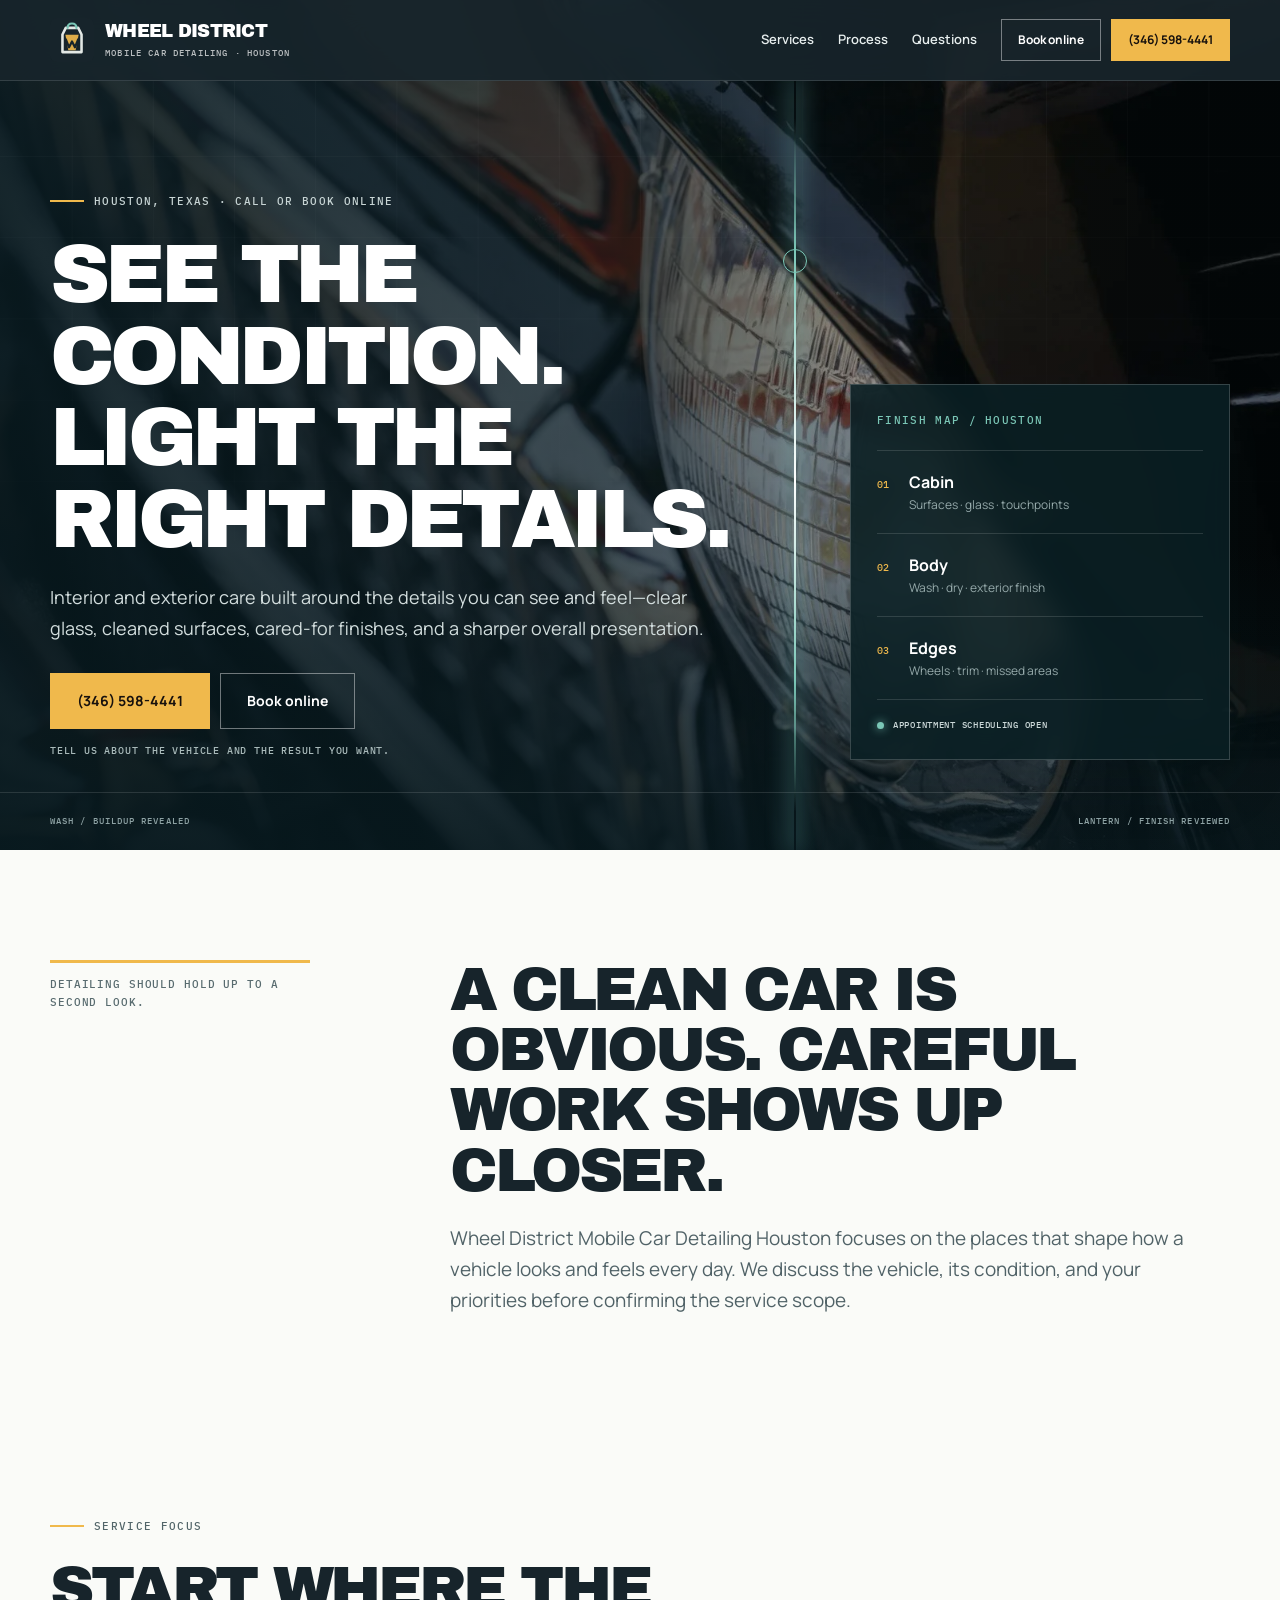
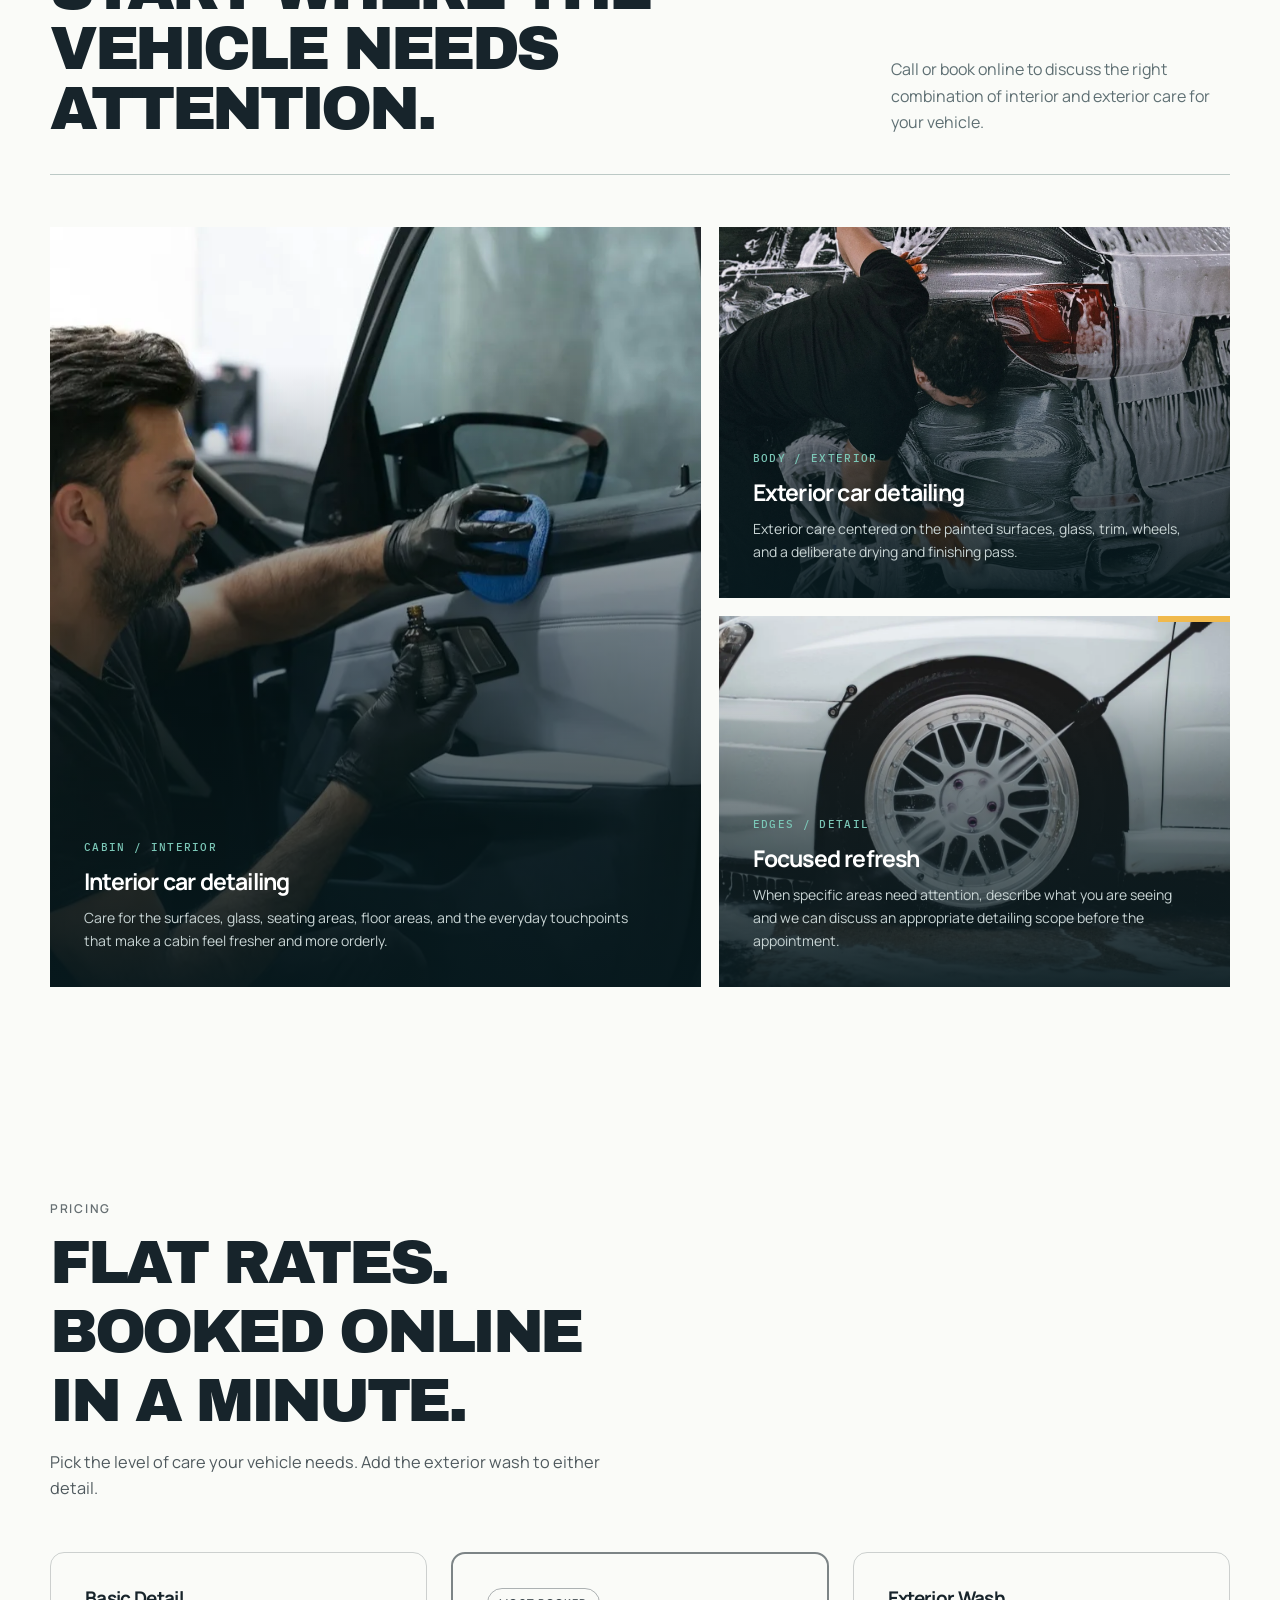
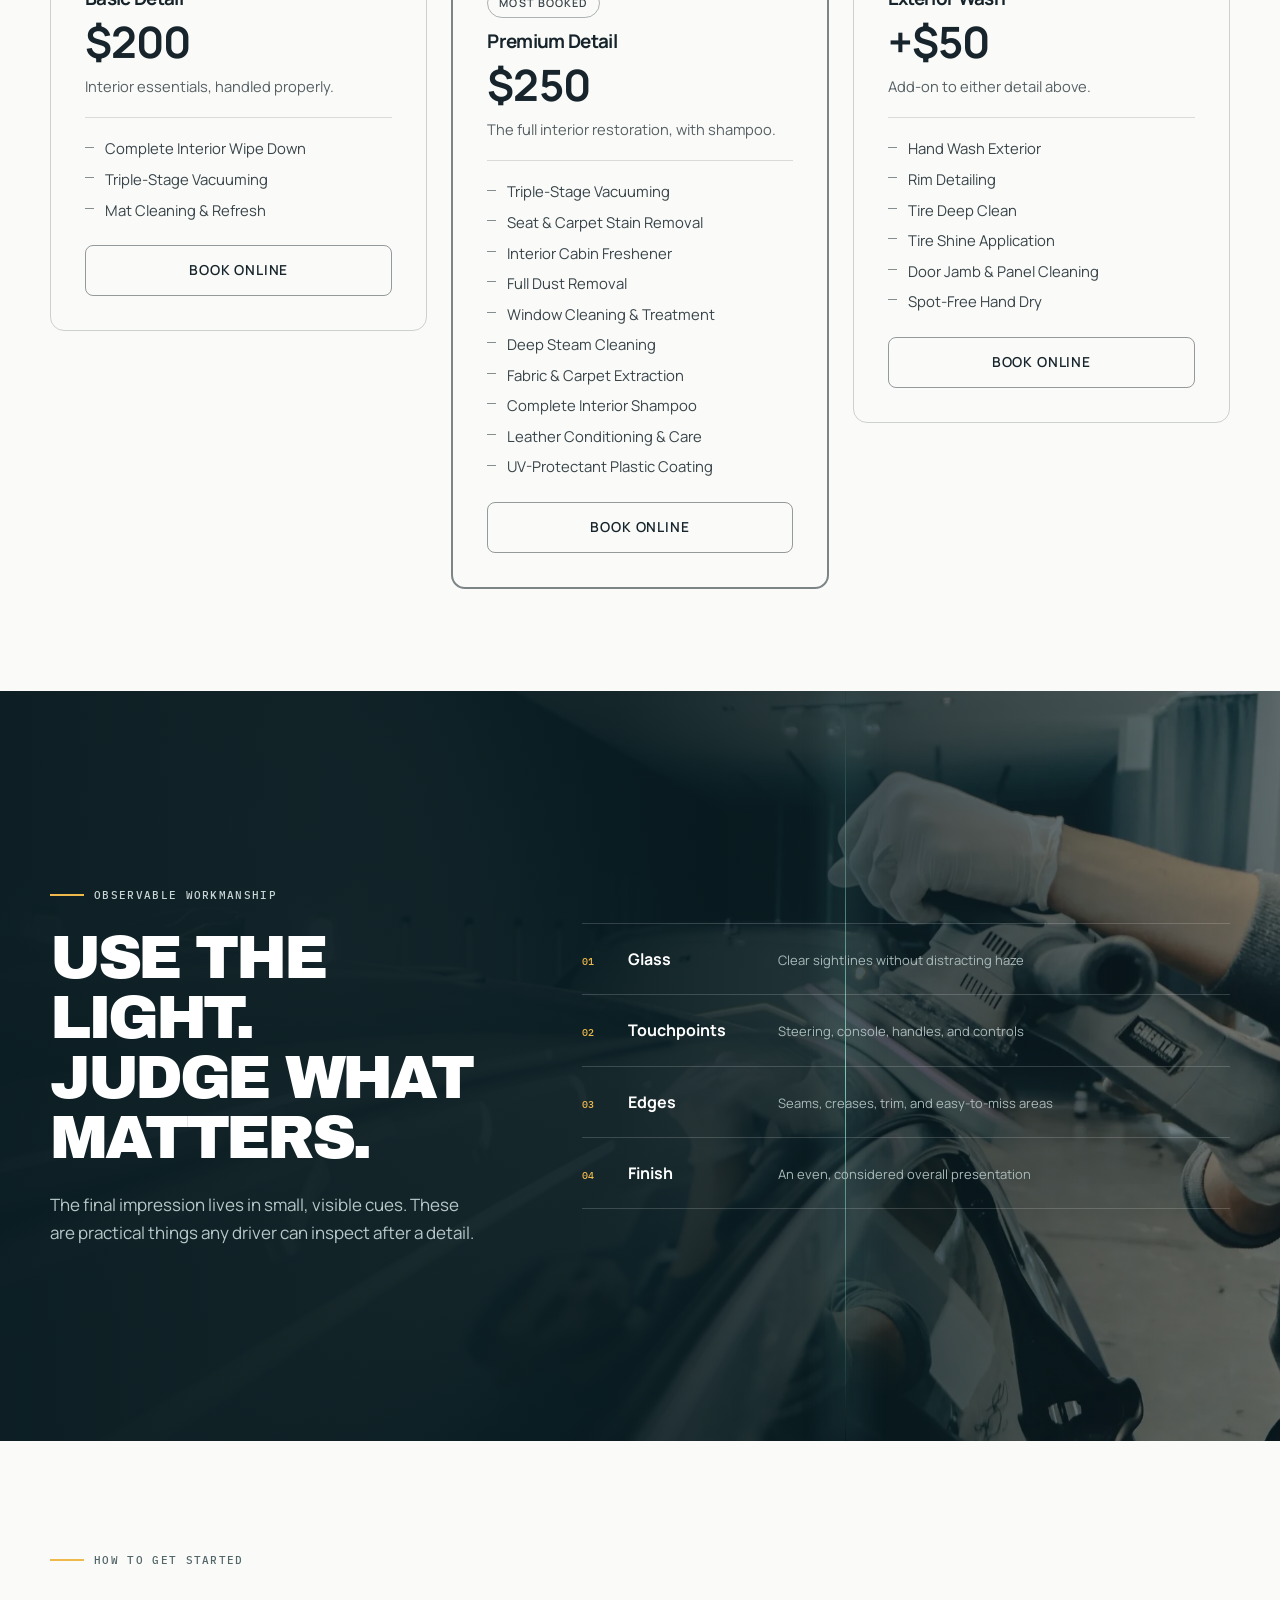
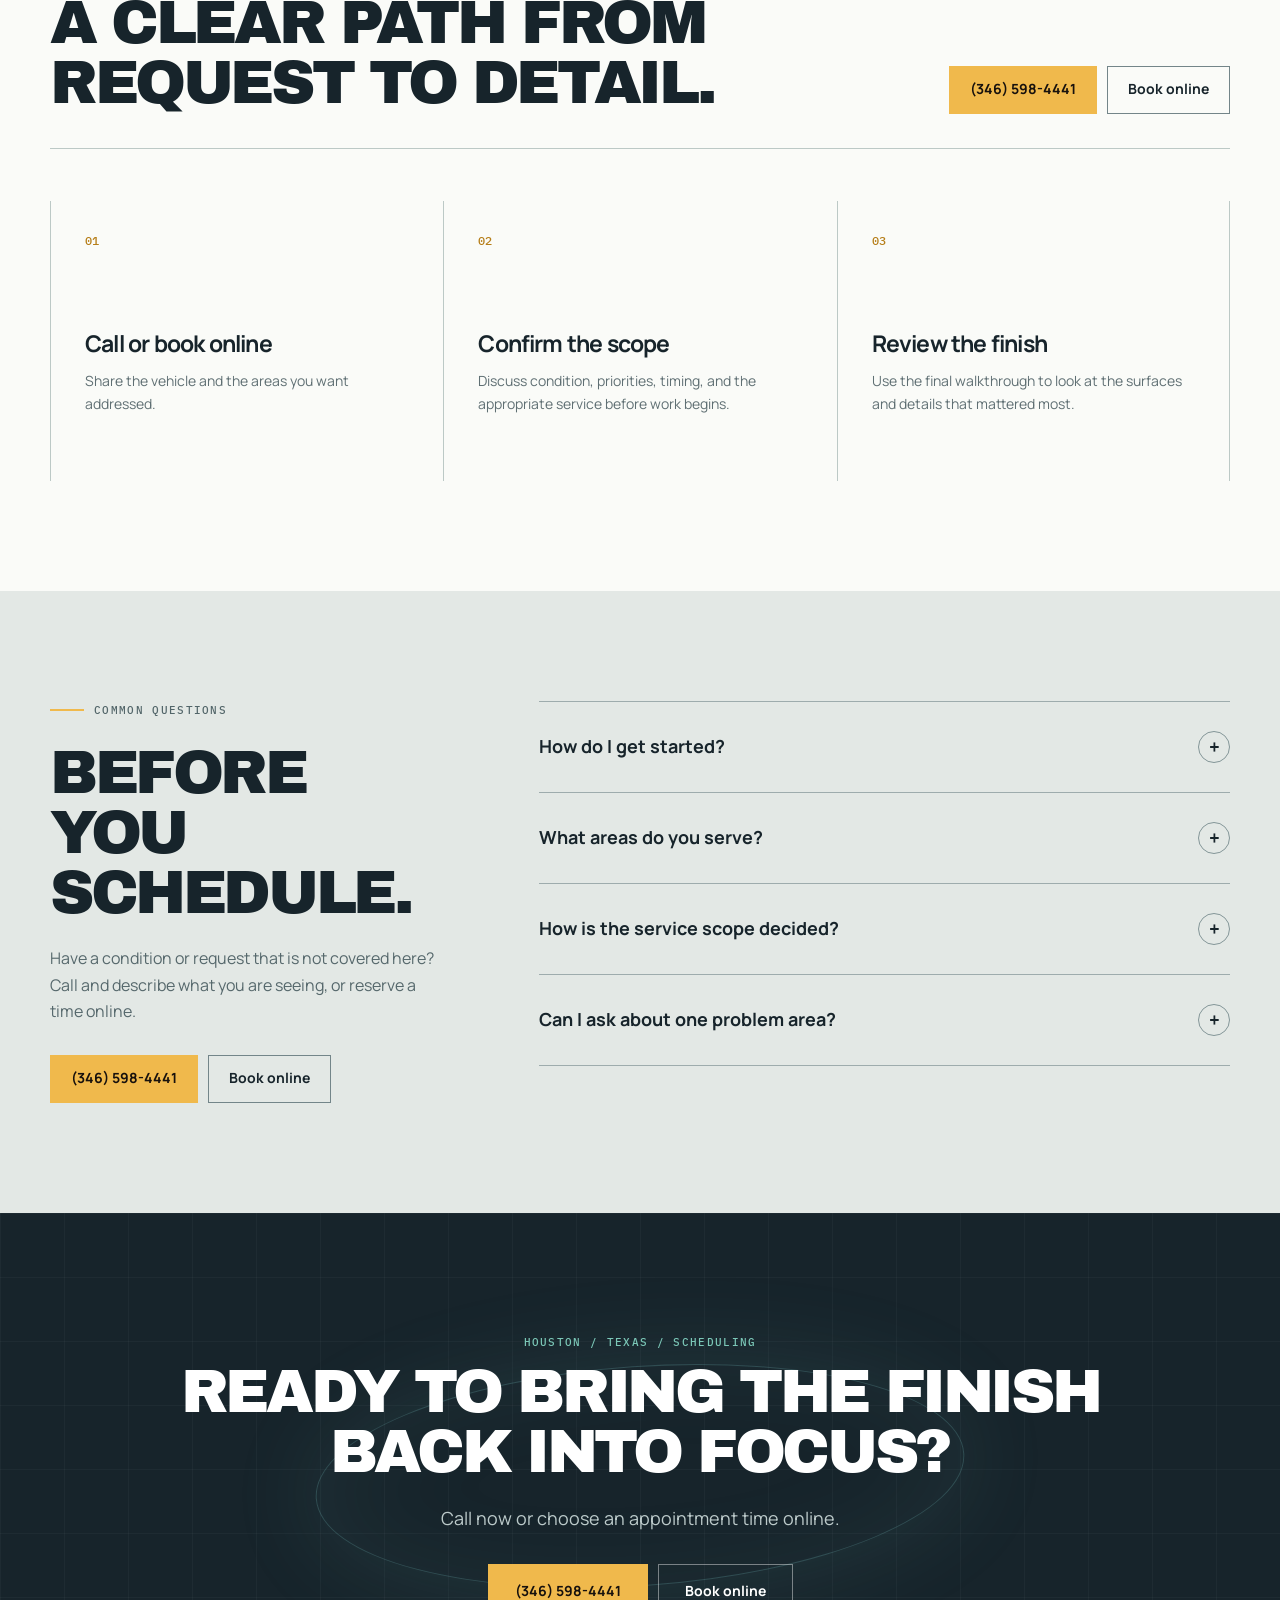
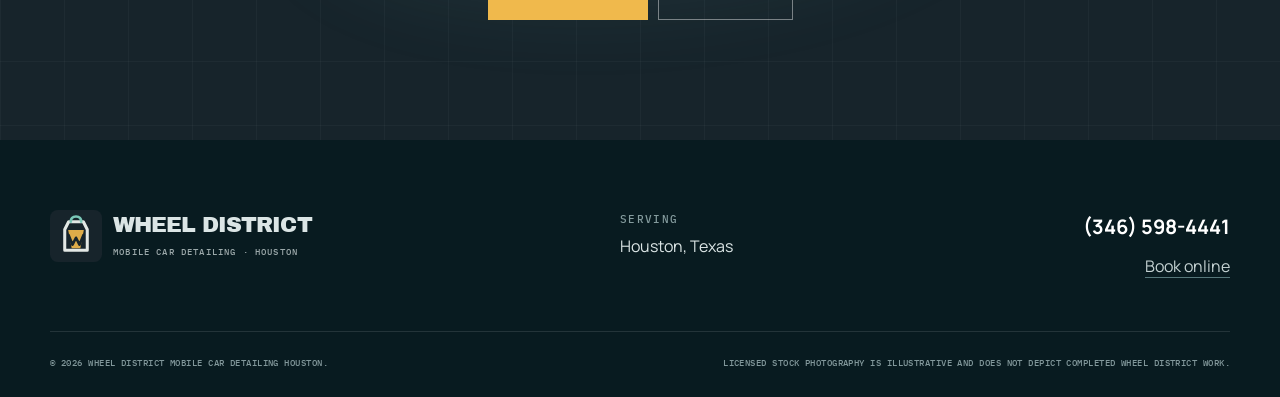
==== index.html @ 71732198 "feat: launch Wheel District website" ====
<!doctype html>
<html lang="en">
  <head>
    <meta charset="utf-8" />
    <meta name="viewport" content="width=device-width, initial-scale=1" />
    <title>Wheel District Mobile Car Detailing Houston | Call or Book Online</title>
    <meta
      name="description"
      content="Wheel District Mobile Car Detailing Houston provides careful interior and exterior car detailing in Houston, Texas. Call (346) 598-4441 or book online."
    />
    <meta name="theme-color" content="#17242b" />
    <link rel="canonical" href="https://wheeldistrict.shop/" />
    <link rel="icon" href="/favicon.svg" type="image/svg+xml" />
    <link rel="manifest" href="/site.webmanifest" />
    <meta property="og:type" content="website" />
    <meta property="og:title" content="Wheel District Mobile Car Detailing Houston" />
    <meta
      property="og:description"
      content="Interior and exterior car detailing in Houston, Texas. Call or book online."
    />
    <meta property="og:url" content="https://wheeldistrict.shop/" />
    <meta
      property="og:image"
      content="https://wheeldistrict.shop/assets/photos/hero-chrome-detail.webp"
    />
    <link rel="stylesheet" href="/styles.css" />
    <script type="application/ld+json">
      {
        "@context": "https://schema.org",
        "@type": "AutomotiveBusiness",
        "name": "Wheel District Mobile Car Detailing Houston",
        "url": "https://wheeldistrict.shop/",
        "telephone": "+1 346-598-4441",
        "address": {
          "@type": "PostalAddress",
          "streetAddress": "1020 Lake Front Cir",
          "addressLocality": "The Woodlands",
          "addressRegion": "TX",
          "postalCode": "77380",
          "addressCountry": "US"
        },
        "image": "https://wheeldistrict.shop/assets/photos/hero-chrome-detail.webp",
        "description": "Careful interior and exterior car detailing in Houston, Texas.",
        "areaServed": {
          "@type": "City",
          "name": "Houston",
          "containedInPlace": {
            "@type": "State",
            "name": "Texas"
          }
        },
        "makesOffer": [
          {
            "@type": "Offer",
            "name": "Basic Detail",
            "price": "200",
            "priceCurrency": "USD",
            "availability": "https://schema.org/InStock",
            "itemOffered": {
              "@type": "Service",
              "name": "Basic Detail",
              "description": "Interior essentials: complete interior wipe down, triple-stage vacuuming, and mat cleaning and refresh."
            }
          },
          {
            "@type": "Offer",
            "name": "Premium Detail",
            "price": "250",
            "priceCurrency": "USD",
            "availability": "https://schema.org/InStock",
            "itemOffered": {
              "@type": "Service",
              "name": "Premium Detail",
              "description": "The full interior restoration, including complete interior shampoo, deep steam cleaning, fabric and carpet extraction, and leather conditioning."
            }
          },
          {
            "@type": "Offer",
            "name": "Exterior Wash",
            "price": "50",
            "priceCurrency": "USD",
            "availability": "https://schema.org/InStock",
            "itemOffered": {
              "@type": "Service",
              "name": "Exterior Wash",
              "description": "Add-on exterior wash: hand wash, rim detailing, tire deep clean and shine, door jamb cleaning, and spot-free hand dry."
            }
          }
        ],
        "priceRange": "$200-$250"
      }
    </script>
  </head>
  <body>
    <a class="skip-link" href="#main">Skip to content</a>

    <header class="site-header" data-header>
      <div class="header-inner">
        <a class="brand" href="#top" aria-label="Wheel District home">
          <img src="/assets/logo.svg" alt="" width="44" height="44" />
          <span class="brand-name">Wheel District</span>
          <span class="brand-place">Mobile Car Detailing · Houston</span>
        </a>

        <button
          class="menu-toggle"
          type="button"
          aria-expanded="false"
          aria-controls="site-nav"
        >
          <span class="menu-toggle-label">Menu</span>
          <span class="menu-toggle-lines" aria-hidden="true"></span>
        </button>

        <nav class="site-nav" id="site-nav" aria-label="Primary navigation">
          <a href="#services">Services</a>
          <a href="#process">Process</a>
          <a href="#questions">Questions</a>
          <div class="nav-actions">
            <a
              class="button button-secondary button-small"
              href="https://cal.com/sumitdatta/auto-detail-service"
              target="_blank"
              rel="noopener"
            >Book online</a>
            <a class="button button-call button-small" href="tel:+13465984441">
              (346) 598-4441
            </a>
          </div>
        </nav>
      </div>
    </header>

    <main id="main">
      <section class="hero" id="top" aria-labelledby="hero-title">
        <div class="hero-image" aria-hidden="true"></div>
        <div class="hero-scan" aria-hidden="true">
          <span class="scan-line"></span>
        </div>
        <div class="hero-grid container">
          <div class="hero-copy">
            <p class="eyebrow"><span></span> Houston, Texas · Call or book online</p>
            <h1 id="hero-title">See the condition. Light the right details.</h1>
            <p class="hero-lede">
              Interior and exterior care built around the details you can see and feel—clear
              glass, cleaned surfaces, cared-for finishes, and a sharper overall presentation.
            </p>
            <div class="cta-row">
              <a class="button button-call button-large" href="tel:+13465984441">
                (346) 598-4441
              </a>
              <a
                class="button button-ghost button-large"
                href="https://cal.com/sumitdatta/auto-detail-service"
                target="_blank"
                rel="noopener"
              >Book online</a>
            </div>
            <p class="cta-note">Tell us about the vehicle and the result you want.</p>
          </div>

          <aside class="finish-card" aria-label="Detail focus">
            <p class="mono-label">Finish map / Houston</p>
            <div class="finish-row">
              <span>01</span>
              <strong>Cabin</strong>
              <em>Surfaces · glass · touchpoints</em>
            </div>
            <div class="finish-row">
              <span>02</span>
              <strong>Body</strong>
              <em>Wash · dry · exterior finish</em>
            </div>
            <div class="finish-row">
              <span>03</span>
              <strong>Edges</strong>
              <em>Wheels · trim · missed areas</em>
            </div>
            <div class="finish-status">
              <span class="status-dot"></span>
              Appointment scheduling open
            </div>
          </aside>
        </div>
        <div class="hero-bottom" aria-hidden="true">
          <span>Wash / buildup revealed</span>
          <span>Lantern / finish reviewed</span>
        </div>
      </section>

      <section class="intro section-light" aria-labelledby="intro-title">
        <div class="container intro-grid">
          <p class="section-index">Detailing should hold up to a second look.</p>
          <div>
            <h2 id="intro-title">A clean car is obvious. Careful work shows up closer.</h2>
            <p class="section-lede">
              Wheel District Mobile Car Detailing Houston focuses on the places that shape how a vehicle
              looks and feels every day. We discuss the vehicle, its condition, and your priorities
              before confirming the service scope.
            </p>
          </div>
        </div>
      </section>

      <section class="services section-light" id="services" aria-labelledby="services-title">
        <div class="container">
          <div class="section-heading">
            <div>
              <p class="eyebrow eyebrow-dark"><span></span> Service focus</p>
              <h2 id="services-title">Start where the vehicle needs attention.</h2>
            </div>
            <p>
              Call or book online to discuss the right combination of interior and exterior care
              for your vehicle.
            </p>
          </div>

          <div class="service-grid">
            <article class="service-card service-card-wide">
              <img
                src="/assets/photos/interior-care.webp"
                alt="Careful cleaning inside a vehicle"
                width="1600"
                height="900"
                loading="lazy"
              />
              <div class="service-copy">
                <p class="mono-label">Cabin / Interior</p>
                <h3>Interior car detailing</h3>
                <p>
                  Care for the surfaces, glass, seating areas, floor areas, and the everyday
                  touchpoints that make a cabin feel fresher and more orderly.
                </p>
              </div>
            </article>

            <article class="service-card">
              <img
                src="/assets/photos/hand-wash.webp"
                alt="A hand washing the exterior of a vehicle"
                width="1800"
                height="2250"
                loading="lazy"
              />
              <div class="service-copy">
                <p class="mono-label">Body / Exterior</p>
                <h3>Exterior car detailing</h3>
                <p>
                  Exterior care centered on the painted surfaces, glass, trim, wheels, and a
                  deliberate drying and finishing pass.
                </p>
              </div>
            </article>

            <article class="service-card service-card-accent">
              <img
                src="/assets/photos/wheel-rinse.webp"
                alt="Water rinsing a vehicle wheel"
                width="1600"
                height="900"
                loading="lazy"
              />
              <div class="service-copy">
                <p class="mono-label">Edges / Detail</p>
                <h3>Focused refresh</h3>
                <p>
                  When specific areas need attention, describe what you are seeing and we can
                  discuss an appropriate detailing scope before the appointment.
                </p>
              </div>
            </article>
          </div>
        </div>
      </section>

    <section class="rates" id="pricing" aria-labelledby="pricing-title">
      <div class="rates-shell">
        <div class="rates-head">
          <p class="rates-eyebrow">Pricing</p>
          <h2 id="pricing-title">Flat rates. Booked online in a minute.</h2>
          <p class="rates-intro">Pick the level of care your vehicle needs. Add the exterior wash to either detail.</p>
        </div>

        <div class="rate-grid">
          <article class="rate-card">
            <h3>Basic Detail</h3>
            <p class="rate-figure">$200</p>
            <p class="rate-note">Interior essentials, handled properly.</p>
            <ul class="rate-list">
              <li>Complete Interior Wipe Down</li>
              <li>Triple-Stage Vacuuming</li>
              <li>Mat Cleaning &amp; Refresh</li>
            </ul>
            <a class="rate-cta" href="https://cal.com/sumitdatta/auto-detail-service" target="_blank" rel="noopener">Book Online</a>
          </article>
          <article class="rate-card rate-card-featured">
            <span class="rate-badge">Most booked</span>
            <h3>Premium Detail</h3>
            <p class="rate-figure">$250</p>
            <p class="rate-note">The full interior restoration, with shampoo.</p>
            <ul class="rate-list">
              <li>Triple-Stage Vacuuming</li>
              <li>Seat &amp; Carpet Stain Removal</li>
              <li>Interior Cabin Freshener</li>
              <li>Full Dust Removal</li>
              <li>Window Cleaning &amp; Treatment</li>
              <li>Deep Steam Cleaning</li>
              <li>Fabric &amp; Carpet Extraction</li>
              <li>Complete Interior Shampoo</li>
              <li>Leather Conditioning &amp; Care</li>
              <li>UV-Protectant Plastic Coating</li>
            </ul>
            <a class="rate-cta" href="https://cal.com/sumitdatta/auto-detail-service" target="_blank" rel="noopener">Book Online</a>
          </article>
          <article class="rate-card">
            <h3>Exterior Wash</h3>
            <p class="rate-figure">+$50</p>
            <p class="rate-note">Add-on to either detail above.</p>
            <ul class="rate-list">
              <li>Hand Wash Exterior</li>
              <li>Rim Detailing</li>
              <li>Tire Deep Clean</li>
              <li>Tire Shine Application</li>
              <li>Door Jamb &amp; Panel Cleaning</li>
              <li>Spot-Free Hand Dry</li>
            </ul>
            <a class="rate-cta" href="https://cal.com/sumitdatta/auto-detail-service" target="_blank" rel="noopener">Book Online</a>
          </article>
        </div>
      </div>
    </section>


      <section class="inspection" aria-labelledby="inspection-title">
        <div class="inspection-photo" aria-hidden="true"></div>
        <div class="container inspection-grid">
          <div class="inspection-copy">
            <p class="eyebrow"><span></span> Observable workmanship</p>
            <h2 id="inspection-title">Use the light. Judge what matters.</h2>
            <p>
              The final impression lives in small, visible cues. These are practical things any
              driver can inspect after a detail.
            </p>
          </div>
          <ul class="inspection-list">
            <li><span>01</span><strong>Glass</strong><em>Clear sightlines without distracting haze</em></li>
            <li><span>02</span><strong>Touchpoints</strong><em>Steering, console, handles, and controls</em></li>
            <li><span>03</span><strong>Edges</strong><em>Seams, creases, trim, and easy-to-miss areas</em></li>
            <li><span>04</span><strong>Finish</strong><em>An even, considered overall presentation</em></li>
          </ul>
        </div>
      </section>

      <section class="process section-light" id="process" aria-labelledby="process-title">
        <div class="container">
          <div class="section-heading process-heading">
            <div>
              <p class="eyebrow eyebrow-dark"><span></span> How to get started</p>
              <h2 id="process-title">A clear path from request to detail.</h2>
            </div>
            <div class="cta-row cta-row-dark">
              <a class="button button-call" href="tel:+13465984441">(346) 598-4441</a>
              <a
                class="button button-outline"
                href="https://cal.com/sumitdatta/auto-detail-service"
                target="_blank"
                rel="noopener"
              >Book online</a>
            </div>
          </div>

          <ol class="process-list">
            <li>
              <span class="process-number">01</span>
              <div>
                <h3>Call or book online</h3>
                <p>Share the vehicle and the areas you want addressed.</p>
              </div>
            </li>
            <li>
              <span class="process-number">02</span>
              <div>
                <h3>Confirm the scope</h3>
                <p>Discuss condition, priorities, timing, and the appropriate service before work begins.</p>
              </div>
            </li>
            <li>
              <span class="process-number">03</span>
              <div>
                <h3>Review the finish</h3>
                <p>Use the final walkthrough to look at the surfaces and details that mattered most.</p>
              </div>
            </li>
          </ol>
        </div>
      </section>

      <section class="questions section-steel" id="questions" aria-labelledby="questions-title">
        <div class="container questions-grid">
          <div class="questions-intro">
            <p class="eyebrow eyebrow-dark"><span></span> Common questions</p>
            <h2 id="questions-title">Before you schedule.</h2>
            <p>
              Have a condition or request that is not covered here? Call and describe what you are
              seeing, or reserve a time online.
            </p>
            <div class="cta-row cta-row-dark">
              <a class="button button-call" href="tel:+13465984441">(346) 598-4441</a>
              <a
                class="button button-outline"
                href="https://cal.com/sumitdatta/auto-detail-service"
                target="_blank"
                rel="noopener"
              >Book online</a>
            </div>
          </div>

          <div class="faq-list">
            <details>
              <summary>How do I get started?<span aria-hidden="true">+</span></summary>
              <p>
                Call (346) 598-4441 or book online. Share your vehicle, its condition, and what you
                want the detail to improve.
              </p>
            </details>
            <details>
              <summary>What areas do you serve?<span aria-hidden="true">+</span></summary>
              <p>
                We schedule car detailing for drivers in Houston, Texas. Call or book online to
                confirm availability for your location.
              </p>
            </details>
            <details>
              <summary>How is the service scope decided?<span aria-hidden="true">+</span></summary>
              <p>
                Vehicle size, current condition, and your priorities all matter. We discuss those
                details before confirming what the appointment should include.
              </p>
            </details>
            <details>
              <summary>Can I ask about one problem area?<span aria-hidden="true">+</span></summary>
              <p>
                Yes. Describe the area when you call or add the context while booking online so it
                can be discussed before the appointment.
              </p>
            </details>
          </div>
        </div>
      </section>

      <section class="final-cta" id="contact" aria-labelledby="final-title">
        <div class="final-cta-glow" aria-hidden="true"></div>
        <div class="container final-cta-inner">
          <p class="mono-label">Houston / Texas / Scheduling</p>
          <h2 id="final-title">Ready to bring the finish back into focus?</h2>
          <p>Call now or choose an appointment time online.</p>
          <div class="cta-row cta-row-center">
            <a class="button button-call button-large" href="tel:+13465984441">
              (346) 598-4441
            </a>
            <a
              class="button button-ghost button-large"
              href="https://cal.com/sumitdatta/auto-detail-service"
              target="_blank"
              rel="noopener"
            >Book online</a>
          </div>
        </div>
      </section>
    </main>

    <footer class="site-footer">
      <div class="container footer-grid">
        <a class="brand footer-brand" href="#top" aria-label="Wheel District home">
          <img src="/assets/logo.svg" alt="" width="52" height="52" />
          <span class="brand-name">Wheel District</span>
          <span class="brand-place">Mobile Car Detailing · Houston</span>
        </a>
        <div class="footer-location">
          <p class="mono-label">Serving</p>
          <p>Houston, Texas</p>
        </div>
        <div class="footer-actions">
          <a class="footer-call" href="tel:+13465984441">(346) 598-4441</a>
          <a
            href="https://cal.com/sumitdatta/auto-detail-service"
            target="_blank"
            rel="noopener"
          >Book online</a>
        </div>
      </div>
      <div class="container footer-bottom">
        <p>© <span data-year>2026</span> Wheel District Mobile Car Detailing Houston.</p>
        <p>Licensed stock photography is illustrative and does not depict completed Wheel District work.</p>
      </div>
    </footer>

    <div class="mobile-sticky" aria-label="Contact options">
      <a class="mobile-call" href="tel:+13465984441">(346) 598-4441</a>
      <a
        class="mobile-book"
        href="https://cal.com/sumitdatta/auto-detail-service"
        target="_blank"
        rel="noopener"
      >Book online</a>
    </div>

    <script src="/script.js" defer></script>
  </body>
</html>
---- styles.css ----
@font-face {
  font-family: "Archivo Black";
  src: url("/assets/fonts/archivo-black.ttf") format("truetype");
  font-style: normal;
  font-weight: 400;
  font-display: swap;
}

/* Wheel District identity layer */
:root {
  --ink: #17242b;
  --deep: #17242b;
  --deep-soft: #203943;
  --steel: #e3e8e5;
  --aluminum: #fafbf8;
  --muted: #607078;
  --line: #bcc9c6;
  --signal: #f0b94c;
  --signal-deep: #b67e19;
  --aqua: #7bc7b7;
}

a[aria-disabled="true"] {
  pointer-events: none;
  cursor: not-allowed;
  opacity: 0.68;
}

@font-face {
  font-family: "Manrope";
  src: url("/assets/fonts/manrope-400.ttf") format("truetype");
  font-style: normal;
  font-weight: 400;
  font-display: swap;
}

@font-face {
  font-family: "Manrope";
  src: url("/assets/fonts/manrope-600.ttf") format("truetype");
  font-style: normal;
  font-weight: 600;
  font-display: swap;
}

@font-face {
  font-family: "Manrope";
  src: url("/assets/fonts/manrope-700.ttf") format("truetype");
  font-style: normal;
  font-weight: 700;
  font-display: swap;
}

@font-face {
  font-family: "IBM Plex Mono";
  src: url("/assets/fonts/ibm-plex-mono-500.ttf") format("truetype");
  font-style: normal;
  font-weight: 500;
  font-display: swap;
}

:root {
  --ink: #17242b;
  --deep: #17242b;
  --deep-soft: #203943;
  --steel: #e3e8e5;
  --aluminum: #fafbf8;
  --white: #ffffff;
  --muted: #607078;
  --line: #bcc9c6;
  --signal: #f0b94c;
  --signal-deep: #b67e19;
  --aqua: #7bc7b7;
  --display: "Archivo Black", "Arial Black", sans-serif;
  --body: "Manrope", Arial, sans-serif;
  --mono: "IBM Plex Mono", monospace;
  --container: min(1180px, calc(100% - 48px));
  --shadow: 0 18px 60px rgb(9 28 32 / 16%);
}

* {
  box-sizing: border-box;
}

html {
  scroll-behavior: smooth;
  scroll-padding-top: 92px;
}

body {
  margin: 0;
  color: var(--ink);
  background: var(--aluminum);
  font-family: var(--body);
  font-size: 16px;
  line-height: 1.65;
  -webkit-font-smoothing: antialiased;
}

body.menu-open {
  overflow: hidden;
}

img {
  display: block;
  max-width: 100%;
}

a {
  color: inherit;
}

button,
a {
  -webkit-tap-highlight-color: transparent;
}

:focus-visible {
  outline: 3px solid var(--aqua);
  outline-offset: 4px;
}

.skip-link {
  position: fixed;
  z-index: 1000;
  top: 10px;
  left: 10px;
  padding: 10px 14px;
  color: var(--deep);
  background: var(--white);
  transform: translateY(-150%);
  transition: transform 160ms ease;
}

.skip-link:focus {
  transform: translateY(0);
}

.container {
  width: var(--container);
  margin-inline: auto;
}

.site-header {
  position: fixed;
  z-index: 100;
  top: 0;
  right: 0;
  left: 0;
  color: var(--white);
  background: rgb(23 36 43 / 92%);
  border-bottom: 1px solid rgb(255 255 255 / 13%);
  backdrop-filter: blur(16px) saturate(130%);
}

.header-inner {
  display: flex;
  width: var(--container);
  min-height: 80px;
  margin-inline: auto;
  align-items: center;
  justify-content: space-between;
  gap: 24px;
}

.brand {
  display: grid;
  min-width: 245px;
  color: inherit;
  text-decoration: none;
  grid-template-columns: 44px 1fr;
  grid-template-rows: auto auto;
  column-gap: 11px;
  align-items: center;
}

.brand img {
  grid-row: 1 / 3;
}

.brand-name {
  font-family: var(--display);
  font-size: 18px;
  line-height: 1;
  letter-spacing: -0.04em;
  text-transform: uppercase;
}

.brand-place {
  font-family: var(--mono);
  font-size: 9px;
  line-height: 1.3;
  letter-spacing: 0.13em;
  opacity: 0.7;
  text-transform: uppercase;
}

.site-nav {
  display: flex;
  align-items: center;
  gap: 24px;
}

.site-nav > a {
  color: #e7eeee;
  font-size: 13px;
  font-weight: 600;
  text-decoration: none;
}

.site-nav > a:hover {
  color: var(--aqua);
}

.nav-actions,
.cta-row {
  display: flex;
  align-items: center;
  gap: 10px;
}

.button {
  display: inline-flex;
  min-height: 48px;
  padding: 0 20px;
  border: 1px solid transparent;
  align-items: center;
  justify-content: center;
  font-family: var(--body);
  font-size: 14px;
  font-weight: 700;
  line-height: 1.2;
  text-align: center;
  text-decoration: none;
  transition: transform 160ms ease, color 160ms ease, background-color 160ms ease,
    border-color 160ms ease;
}

.button:hover {
  transform: translateY(-2px);
}

.button-small {
  min-height: 42px;
  padding-inline: 16px;
  font-size: 12px;
}

.button-large {
  min-height: 56px;
  padding-inline: 26px;
}

.button-call {
  color: #17110d;
  background: var(--signal);
  border-color: var(--signal);
}

.button-call:hover {
  color: #100c09;
  background: #ff7a41;
  border-color: #ff7a41;
}

.button-secondary,
.button-ghost {
  color: var(--white);
  background: transparent;
  border-color: rgb(255 255 255 / 42%);
}

.button-secondary:hover,
.button-ghost:hover {
  color: var(--deep);
  background: var(--white);
  border-color: var(--white);
}

.button-outline {
  color: var(--deep);
  background: transparent;
  border-color: #738589;
}

.button-outline:hover {
  color: var(--white);
  background: var(--deep);
  border-color: var(--deep);
}

.menu-toggle {
  display: none;
}

.hero {
  position: relative;
  min-height: 810px;
  padding-top: 80px;
  overflow: hidden;
  color: var(--white);
  background: var(--deep);
}

.hero-image {
  position: absolute;
  inset: 0;
  background-image: linear-gradient(90deg, rgb(7 24 29 / 92%) 0%, rgb(7 24 29 / 71%) 48%, rgb(7 24 29 / 22%) 78%),
    linear-gradient(0deg, rgb(7 24 29 / 78%) 0%, transparent 36%),
    url("/assets/photos/hero-chrome-detail.webp");
  background-position: center;
  background-size: cover;
  transform: scale(1.015);
}

.hero-image::after {
  position: absolute;
  inset: 0;
  background-image: linear-gradient(rgb(255 255 255 / 3%) 1px, transparent 1px),
    linear-gradient(90deg, rgb(255 255 255 / 3%) 1px, transparent 1px);
  background-size: 80px 80px;
  content: "";
  mask-image: linear-gradient(to bottom, black, transparent 78%);
}

.hero-scan {
  position: absolute;
  inset: 80px 0 0;
  overflow: hidden;
  pointer-events: none;
}

.scan-line {
  position: absolute;
  top: 0;
  bottom: 0;
  left: 62%;
  width: 2px;
  background: linear-gradient(transparent 5%, var(--aqua) 22%, #fff 52%, var(--aqua) 78%, transparent 95%);
  box-shadow: 0 0 22px 5px rgb(124 200 198 / 35%);
  animation: scan 8s cubic-bezier(0.65, 0, 0.35, 1) infinite alternate;
}

.scan-line::before {
  position: absolute;
  top: 22%;
  left: -11px;
  width: 22px;
  height: 22px;
  border: 1px solid var(--aqua);
  border-radius: 50%;
  content: "";
}

@keyframes scan {
  0% {
    transform: translateX(-90px);
    opacity: 0.45;
  }
  100% {
    transform: translateX(110px);
    opacity: 1;
  }
}

.hero-grid {
  position: relative;
  z-index: 2;
  display: grid;
  min-height: 650px;
  padding-block: 112px 90px;
  grid-template-columns: minmax(0, 1fr) 380px;
  align-items: end;
  gap: 80px;
}

.eyebrow,
.mono-label {
  font-family: var(--mono);
  font-size: 11px;
  font-style: normal;
  font-weight: 500;
  letter-spacing: 0.12em;
  text-transform: uppercase;
}

.eyebrow {
  display: flex;
  margin: 0 0 24px;
  color: #c8d5d5;
  align-items: center;
  gap: 10px;
}

.eyebrow span {
  width: 34px;
  height: 2px;
  background: var(--signal);
}

.eyebrow-dark {
  color: #526569;
}

h1,
h2,
h3,
p {
  margin-top: 0;
}

h1,
h2 {
  margin-bottom: 22px;
  font-family: var(--display);
  font-weight: 400;
  line-height: 0.98;
  letter-spacing: -0.055em;
  text-transform: uppercase;
}

h1 {
  max-width: 760px;
  font-size: clamp(54px, 6.5vw, 92px);
}

h2 {
  font-size: clamp(42px, 4.8vw, 68px);
}

h3 {
  margin-bottom: 12px;
  font-size: 23px;
  line-height: 1.15;
  letter-spacing: -0.035em;
}

.hero-lede {
  max-width: 660px;
  margin-bottom: 30px;
  color: #d2dddd;
  font-size: 18px;
  line-height: 1.7;
}

.cta-note {
  margin: 14px 0 0;
  color: #a9baba;
  font-family: var(--mono);
  font-size: 10px;
  letter-spacing: 0.08em;
  text-transform: uppercase;
}

.finish-card {
  padding: 26px;
  background: rgb(10 31 36 / 88%);
  border: 1px solid rgb(255 255 255 / 18%);
  box-shadow: var(--shadow);
  backdrop-filter: blur(13px);
}

.finish-card .mono-label {
  margin-bottom: 20px;
  color: var(--aqua);
}

.finish-row {
  display: grid;
  padding: 18px 0;
  border-top: 1px solid rgb(255 255 255 / 13%);
  grid-template-columns: 32px 1fr;
  align-items: baseline;
}

.finish-row span {
  color: var(--signal);
  font-family: var(--mono);
  font-size: 10px;
}

.finish-row strong {
  font-size: 16px;
}

.finish-row em {
  grid-column: 2;
  color: #95a9aa;
  font-size: 12px;
  font-style: normal;
}

.finish-status {
  display: flex;
  padding-top: 18px;
  border-top: 1px solid rgb(255 255 255 / 13%);
  color: #cbd8d8;
  align-items: center;
  gap: 9px;
  font-family: var(--mono);
  font-size: 9px;
  letter-spacing: 0.08em;
  text-transform: uppercase;
}

.status-dot {
  width: 7px;
  height: 7px;
  border-radius: 50%;
  background: var(--aqua);
  box-shadow: 0 0 10px var(--aqua);
}

.hero-bottom {
  position: absolute;
  z-index: 2;
  right: 0;
  bottom: 0;
  left: 0;
  display: flex;
  min-height: 58px;
  padding-inline: max(24px, calc((100% - 1180px) / 2));
  border-top: 1px solid rgb(255 255 255 / 12%);
  align-items: center;
  justify-content: space-between;
  color: #8ea2a4;
  font-family: var(--mono);
  font-size: 9px;
  letter-spacing: 0.12em;
  text-transform: uppercase;
}

.section-light {
  background: var(--aluminum);
}

.intro {
  padding: 110px 0 90px;
}

.intro-grid {
  display: grid;
  grid-template-columns: 260px minmax(0, 780px);
  justify-content: space-between;
  gap: 70px;
}

.section-index {
  padding-top: 12px;
  border-top: 3px solid var(--signal);
  color: #586b6f;
  font-family: var(--mono);
  font-size: 11px;
  letter-spacing: 0.08em;
  text-transform: uppercase;
}

.section-lede {
  max-width: 740px;
  margin-bottom: 0;
  color: #506267;
  font-size: 19px;
}

.services,
.process,
.questions {
  padding: 110px 0;
}

.section-heading {
  display: grid;
  margin-bottom: 52px;
  padding-bottom: 34px;
  border-bottom: 1px solid var(--line);
  grid-template-columns: minmax(0, 1.5fr) minmax(260px, 0.65fr);
  align-items: end;
  gap: 60px;
}

.section-heading h2 {
  max-width: 800px;
  margin-bottom: 0;
}

.section-heading > p {
  margin-bottom: 4px;
  color: #5e6f73;
}

.service-grid {
  display: grid;
  grid-template-columns: 1.12fr 0.88fr;
  gap: 18px;
}

.service-card {
  position: relative;
  min-height: 540px;
  overflow: hidden;
  color: var(--white);
  background: var(--deep);
}

.service-card-wide {
  grid-row: span 2;
  min-height: 760px;
}

.service-card img {
  position: absolute;
  width: 100%;
  height: 100%;
  object-fit: cover;
  transition: transform 700ms cubic-bezier(0.2, 0.75, 0.25, 1);
}

.service-card-wide img {
  object-position: 56% center;
}

.service-card:not(.service-card-wide) {
  min-height: 371px;
}

.service-card:not(.service-card-wide) img {
  object-position: center 44%;
}

.service-card::after {
  position: absolute;
  inset: 0;
  background: linear-gradient(0deg, rgb(7 25 30 / 94%) 0%, rgb(7 25 30 / 42%) 57%, transparent 82%);
  content: "";
}

.service-card:hover img {
  transform: scale(1.035);
}

.service-card-accent::before {
  position: absolute;
  z-index: 2;
  top: 0;
  right: 0;
  width: 72px;
  height: 6px;
  background: var(--signal);
  content: "";
}

.service-copy {
  position: absolute;
  z-index: 3;
  right: 0;
  bottom: 0;
  left: 0;
  padding: 34px;
}

.service-copy .mono-label {
  margin-bottom: 12px;
  color: var(--aqua);
}

.service-copy p:last-child {
  max-width: 560px;
  margin-bottom: 0;
  color: #c8d4d4;
  font-size: 14px;
}

.inspection {
  position: relative;
  min-height: 750px;
  overflow: hidden;
  color: var(--white);
  background: var(--deep);
}

.inspection-photo {
  position: absolute;
  inset: 0;
  background-image: linear-gradient(90deg, rgb(8 27 32 / 97%) 0%, rgb(8 27 32 / 91%) 48%, rgb(8 27 32 / 44%) 100%),
    url("/assets/photos/panel-reflection.webp");
  background-position: center;
  background-size: cover;
}

.inspection-photo::after {
  position: absolute;
  top: 0;
  bottom: 0;
  left: 66%;
  width: 1px;
  background: linear-gradient(transparent, var(--aqua), transparent);
  box-shadow: 0 0 35px 8px rgb(124 200 198 / 20%);
  content: "";
}

.inspection-grid {
  position: relative;
  display: grid;
  min-height: 750px;
  padding-block: 110px;
  grid-template-columns: 0.8fr 1.2fr;
  align-items: center;
  gap: 100px;
}

.inspection-copy h2 {
  max-width: 540px;
}

.inspection-copy > p:last-child {
  max-width: 520px;
  margin-bottom: 0;
  color: #b8c7c8;
  font-size: 17px;
}

.inspection-list {
  margin: 0;
  padding: 0;
  list-style: none;
}

.inspection-list li {
  display: grid;
  padding: 22px 0;
  border-top: 1px solid rgb(255 255 255 / 17%);
  grid-template-columns: 46px 150px 1fr;
  align-items: baseline;
}

.inspection-list li:last-child {
  border-bottom: 1px solid rgb(255 255 255 / 17%);
}

.inspection-list span {
  color: var(--signal);
  font-family: var(--mono);
  font-size: 10px;
}

.inspection-list strong {
  font-size: 16px;
}

.inspection-list em {
  color: #a9baba;
  font-size: 13px;
  font-style: normal;
}

.process-heading {
  grid-template-columns: minmax(0, 1fr) auto;
}

.cta-row-dark {
  justify-content: flex-end;
}

.process-list {
  display: grid;
  margin: 0;
  padding: 0;
  list-style: none;
  grid-template-columns: repeat(3, 1fr);
}

.process-list li {
  min-height: 280px;
  padding: 30px 34px 32px;
  border-left: 1px solid var(--line);
}

.process-list li:last-child {
  border-right: 1px solid var(--line);
}

.process-number {
  display: block;
  margin-bottom: 80px;
  color: var(--signal-deep);
  font-family: var(--mono);
  font-size: 12px;
}

.process-list p {
  margin-bottom: 0;
  color: #5f6f73;
  font-size: 14px;
}

.section-steel {
  background: var(--steel);
}

.questions-grid {
  display: grid;
  grid-template-columns: 0.72fr 1.28fr;
  gap: 100px;
}

.questions-intro {
  position: sticky;
  top: 130px;
  align-self: start;
}

.questions-intro > p:not(.eyebrow) {
  max-width: 440px;
  color: #56686c;
}

.questions-intro .cta-row {
  margin-top: 30px;
  justify-content: flex-start;
}

.faq-list details {
  border-top: 1px solid #9eacad;
}

.faq-list details:last-child {
  border-bottom: 1px solid #9eacad;
}

.faq-list summary {
  display: flex;
  min-height: 90px;
  padding: 22px 0;
  align-items: center;
  justify-content: space-between;
  gap: 24px;
  cursor: pointer;
  font-size: 18px;
  font-weight: 700;
  list-style: none;
}

.faq-list summary::-webkit-details-marker {
  display: none;
}

.faq-list summary span {
  display: grid;
  width: 32px;
  height: 32px;
  flex: 0 0 32px;
  border: 1px solid #849698;
  border-radius: 50%;
  place-items: center;
  font-family: var(--mono);
  font-weight: 400;
  transition: transform 180ms ease, color 180ms ease, background 180ms ease;
}

.faq-list details[open] summary span {
  color: var(--white);
  background: var(--deep);
  transform: rotate(45deg);
}

.faq-list details p {
  max-width: 680px;
  padding: 0 56px 26px 0;
  color: #526569;
}

.final-cta {
  position: relative;
  padding: 120px 0;
  overflow: hidden;
  color: var(--white);
  background: var(--deep);
  text-align: center;
}

.final-cta::before {
  position: absolute;
  inset: 0;
  background-image: linear-gradient(rgb(255 255 255 / 3%) 1px, transparent 1px),
    linear-gradient(90deg, rgb(255 255 255 / 3%) 1px, transparent 1px);
  background-size: 64px 64px;
  content: "";
}

.final-cta-glow {
  position: absolute;
  top: 50%;
  left: 50%;
  width: 650px;
  height: 220px;
  border: 1px solid rgb(124 200 198 / 25%);
  border-radius: 50%;
  box-shadow: 0 0 100px rgb(124 200 198 / 12%), inset 0 0 100px rgb(124 200 198 / 7%);
  transform: translate(-50%, -50%) rotate(-4deg);
}

.final-cta-inner {
  position: relative;
}

.final-cta .mono-label {
  color: var(--aqua);
}

.final-cta h2 {
  max-width: 920px;
  margin-inline: auto;
}

.final-cta-inner > p:not(.mono-label) {
  color: #bccaca;
  font-size: 18px;
}

.cta-row-center {
  margin-top: 30px;
  justify-content: center;
}

.site-footer {
  padding: 70px 0 26px;
  color: #dbe5e5;
  background: #081b20;
}

.footer-grid {
  display: grid;
  padding-bottom: 52px;
  grid-template-columns: 1.3fr 0.7fr 0.7fr;
  align-items: start;
  gap: 50px;
}

.footer-brand {
  width: max-content;
  grid-template-columns: 52px 1fr;
}

.footer-brand .brand-name {
  font-size: 22px;
}

.footer-location .mono-label {
  margin-bottom: 5px;
  color: #849b9d;
}

.footer-location p:last-child {
  margin-bottom: 0;
}

.footer-actions {
  display: flex;
  align-items: flex-end;
  flex-direction: column;
  gap: 10px;
}

.footer-actions a {
  color: #c4d2d2;
  text-decoration-color: #56777a;
  text-underline-offset: 5px;
}

.footer-actions .footer-call {
  color: var(--white);
  font-size: 20px;
  font-weight: 700;
  text-decoration: none;
}

.footer-bottom {
  display: flex;
  padding-top: 24px;
  border-top: 1px solid rgb(255 255 255 / 11%);
  justify-content: space-between;
  gap: 30px;
  color: #82989b;
  font-family: var(--mono);
  font-size: 9px;
  letter-spacing: 0.05em;
  text-transform: uppercase;
}

.footer-bottom p {
  margin-bottom: 0;
}

.mobile-sticky {
  display: none;
}

@media (max-width: 1120px) {
  .site-nav {
    gap: 16px;
  }

  .site-nav > a {
    display: none;
  }

  .hero-grid {
    grid-template-columns: minmax(0, 1fr) 330px;
    gap: 36px;
  }

  .inspection-grid {
    gap: 55px;
  }

  .questions-grid {
    gap: 60px;
  }
}

@media (max-width: 820px) {
  :root {
    --container: min(100% - 34px, 680px);
  }

  html {
    scroll-padding-top: 70px;
  }

  .header-inner {
    min-height: 70px;
  }

  .menu-toggle {
    display: flex;
    padding: 8px 0;
    border: 0;
    align-items: center;
    gap: 10px;
    color: var(--white);
    background: transparent;
    font-family: var(--mono);
    font-size: 10px;
    letter-spacing: 0.1em;
    text-transform: uppercase;
  }

  .menu-toggle-lines,
  .menu-toggle-lines::before,
  .menu-toggle-lines::after {
    display: block;
    width: 22px;
    height: 2px;
    background: currentColor;
    content: "";
    transition: transform 180ms ease, opacity 180ms ease;
  }

  .menu-toggle-lines {
    position: relative;
  }

  .menu-toggle-lines::before {
    position: absolute;
    top: -6px;
  }

  .menu-toggle-lines::after {
    position: absolute;
    top: 6px;
  }

  .menu-toggle[aria-expanded="true"] .menu-toggle-lines {
    background: transparent;
  }

  .menu-toggle[aria-expanded="true"] .menu-toggle-lines::before {
    top: 0;
    transform: rotate(45deg);
  }

  .menu-toggle[aria-expanded="true"] .menu-toggle-lines::after {
    top: 0;
    transform: rotate(-45deg);
  }

  .site-nav {
    position: fixed;
    top: 70px;
    right: 0;
    bottom: 0;
    left: 0;
    display: flex;
    padding: 34px max(17px, calc((100vw - 680px) / 2));
    align-items: stretch;
    flex-direction: column;
    gap: 0;
    color: var(--white);
    background: #081c21;
    transform: translateX(100%);
    transition: transform 220ms ease;
  }

  .site-nav.is-open {
    transform: translateX(0);
  }

  .site-nav > a {
    display: block;
    padding: 17px 0;
    border-bottom: 1px solid rgb(255 255 255 / 12%);
    font-size: 21px;
  }

  .nav-actions {
    margin-top: 30px;
    align-items: stretch;
    flex-direction: column-reverse;
  }

  .nav-actions .button {
    min-height: 52px;
  }

  .hero {
    min-height: auto;
    padding-top: 70px;
  }

  .hero-image {
    background-image: linear-gradient(0deg, rgb(7 24 29 / 96%) 0%, rgb(7 24 29 / 66%) 65%, rgb(7 24 29 / 26%) 100%),
      url("/assets/photos/hero-chrome-detail.webp");
    background-position: 62% center;
  }

  .hero-grid {
    min-height: 780px;
    padding-block: 140px 92px;
    grid-template-columns: 1fr;
    align-content: end;
    gap: 40px;
  }

  .finish-card {
    max-width: 500px;
  }

  .hero-bottom {
    display: none;
  }

  .intro-grid,
  .section-heading,
  .inspection-grid,
  .questions-grid {
    grid-template-columns: 1fr;
  }

  .intro-grid {
    gap: 38px;
  }

  .section-heading,
  .inspection-grid,
  .questions-grid {
    gap: 35px;
  }

  .service-grid {
    grid-template-columns: 1fr;
  }

  .service-card-wide,
  .service-card:not(.service-card-wide) {
    min-height: 520px;
    grid-row: auto;
  }

  .inspection-grid {
    min-height: auto;
  }

  .inspection-list li {
    grid-template-columns: 42px 120px 1fr;
  }

  .process-heading {
    align-items: start;
  }

  .process-heading .cta-row {
    justify-content: flex-start;
  }

  .process-list {
    grid-template-columns: 1fr;
  }

  .process-list li,
  .process-list li:last-child {
    min-height: 0;
    padding: 26px 0;
    border-right: 0;
    border-bottom: 1px solid var(--line);
    border-left: 0;
  }

  .process-number {
    margin-bottom: 35px;
  }

  .questions-intro {
    position: static;
  }

  .footer-grid {
    grid-template-columns: 1fr 1fr;
  }

  .footer-brand {
    grid-column: 1 / -1;
  }

  .footer-bottom {
    align-items: flex-start;
    flex-direction: column;
  }
}

@media (max-width: 560px) {
  body {
    padding-bottom: 60px;
  }

  .brand {
    min-width: 0;
    grid-template-columns: 38px 1fr;
  }

  .brand img {
    width: 38px;
    height: 38px;
  }

  .brand-name {
    font-size: 15px;
  }

  .brand-place {
    font-size: 7px;
  }

  .menu-toggle-label {
    display: none;
  }

  .hero-grid {
    min-height: 770px;
    padding-block: 100px 60px;
  }

  h1 {
    font-size: clamp(46px, 14.5vw, 68px);
  }

  h2 {
    font-size: clamp(39px, 11vw, 55px);
  }

  .hero-lede {
    font-size: 16px;
  }

  .hero-copy .cta-row,
  .cta-row-dark,
  .cta-row-center {
    align-items: stretch;
    flex-direction: column;
  }

  .hero-copy .button,
  .cta-row-center .button {
    width: 100%;
  }

  .finish-card {
    padding: 20px;
  }

  .intro,
  .services,
  .process,
  .questions,
  .final-cta {
    padding-block: 78px;
  }

  .section-heading {
    margin-bottom: 32px;
  }

  .service-card-wide,
  .service-card:not(.service-card-wide) {
    min-height: 440px;
  }

  .service-copy {
    padding: 25px;
  }

  .inspection-grid {
    padding-block: 85px;
  }

  .inspection-list li {
    grid-template-columns: 34px 1fr;
  }

  .inspection-list em {
    margin-top: 4px;
    grid-column: 2;
  }

  .questions-intro .cta-row {
    align-items: stretch;
  }

  .footer-grid {
    grid-template-columns: 1fr;
  }

  .footer-brand,
  .footer-location,
  .footer-actions {
    grid-column: 1;
  }

  .footer-actions {
    align-items: flex-start;
  }

  .mobile-sticky {
    position: fixed;
    z-index: 90;
    right: 0;
    bottom: 0;
    left: 0;
    display: grid;
    height: 60px;
    border-top: 1px solid rgb(255 255 255 / 16%);
    grid-template-columns: 1.15fr 0.85fr;
  }

  .mobile-sticky a {
    display: grid;
    place-items: center;
    font-size: 13px;
    font-weight: 700;
    text-decoration: none;
  }

  .mobile-call {
    color: #17110d;
    background: var(--signal);
  }

  .mobile-book {
    color: var(--white);
    background: var(--deep);
  }
}

@media (prefers-reduced-motion: reduce) {
  html {
    scroll-behavior: auto;
  }

  *,
  *::before,
  *::after {
    animation-duration: 0.01ms !important;
    animation-iteration-count: 1 !important;
    scroll-behavior: auto !important;
    transition-duration: 0.01ms !important;
  }
}

/* Pricing section — self-contained, inherits each site's own colors and type. */
.rates {
  padding: clamp(56px, 8vw, 104px) clamp(20px, 5vw, 48px);
}

.rates-shell {
  width: min(1180px, 100%);
  margin-inline: auto;
}

.rates-head {
  max-width: 60ch;
  margin-bottom: clamp(30px, 4vw, 50px);
}

.rates-eyebrow {
  margin: 0 0 10px;
  font-size: 0.76rem;
  font-weight: 600;
  letter-spacing: 0.14em;
  text-transform: uppercase;
  opacity: 0.65;
}

.rates-head h2 {
  margin: 0 0 14px;
  line-height: 1.12;
}

.rates-intro {
  margin: 0;
  font-size: 1.02rem;
  line-height: 1.6;
  opacity: 0.75;
}

.rate-grid {
  display: grid;
  gap: clamp(16px, 2vw, 24px);
  grid-template-columns: repeat(auto-fit, minmax(260px, 1fr));
  align-items: start;
}

.rate-card {
  position: relative;
  display: flex;
  flex-direction: column;
  padding: clamp(24px, 3vw, 34px);
  border: 1px solid color-mix(in srgb, currentColor 20%, transparent);
  border-radius: 14px;
}

.rate-card-featured {
  border-width: 2px;
  border-color: color-mix(in srgb, currentColor 55%, transparent);
}

.rate-badge {
  align-self: flex-start;
  margin-bottom: 12px;
  padding: 5px 11px;
  border: 1px solid color-mix(in srgb, currentColor 40%, transparent);
  border-radius: 999px;
  font-size: 0.68rem;
  font-weight: 600;
  letter-spacing: 0.1em;
  text-transform: uppercase;
  opacity: 0.85;
}

.rate-card h3 {
  margin: 0;
  font-size: 1.18rem;
  line-height: 1.25;
}

.rate-figure {
  margin: 10px 0 0;
  font-size: clamp(2.1rem, 4vw, 2.7rem);
  font-weight: 700;
  letter-spacing: -0.02em;
  line-height: 1;
}

.rate-note {
  margin: 12px 0 0;
  font-size: 0.92rem;
  line-height: 1.5;
  opacity: 0.72;
}

.rate-list {
  margin: 20px 0 0;
  padding: 20px 0 0;
  border-top: 1px solid color-mix(in srgb, currentColor 15%, transparent);
  list-style: none;
  display: grid;
  gap: 9px;
}

.rate-list li {
  position: relative;
  padding-left: 20px;
  font-size: 0.93rem;
  line-height: 1.45;
  opacity: 0.85;
}

.rate-list li::before {
  content: "";
  position: absolute;
  left: 0;
  top: 0.55em;
  width: 9px;
  height: 1px;
  background: currentColor;
  opacity: 0.6;
}

.rate-cta {
  margin-top: 24px;
  padding: 13px 20px;
  border: 1px solid color-mix(in srgb, currentColor 45%, transparent);
  border-radius: 8px;
  font-size: 0.86rem;
  font-weight: 600;
  letter-spacing: 0.06em;
  text-transform: uppercase;
  text-align: center;
  text-decoration: none;
  color: inherit;
  transition: opacity 0.18s ease;
}

.rate-cta:hover,
.rate-cta:focus-visible {
  opacity: 0.7;
}

@media (max-width: 640px) {
  .rate-grid {
    grid-template-columns: 1fr;
  }
}
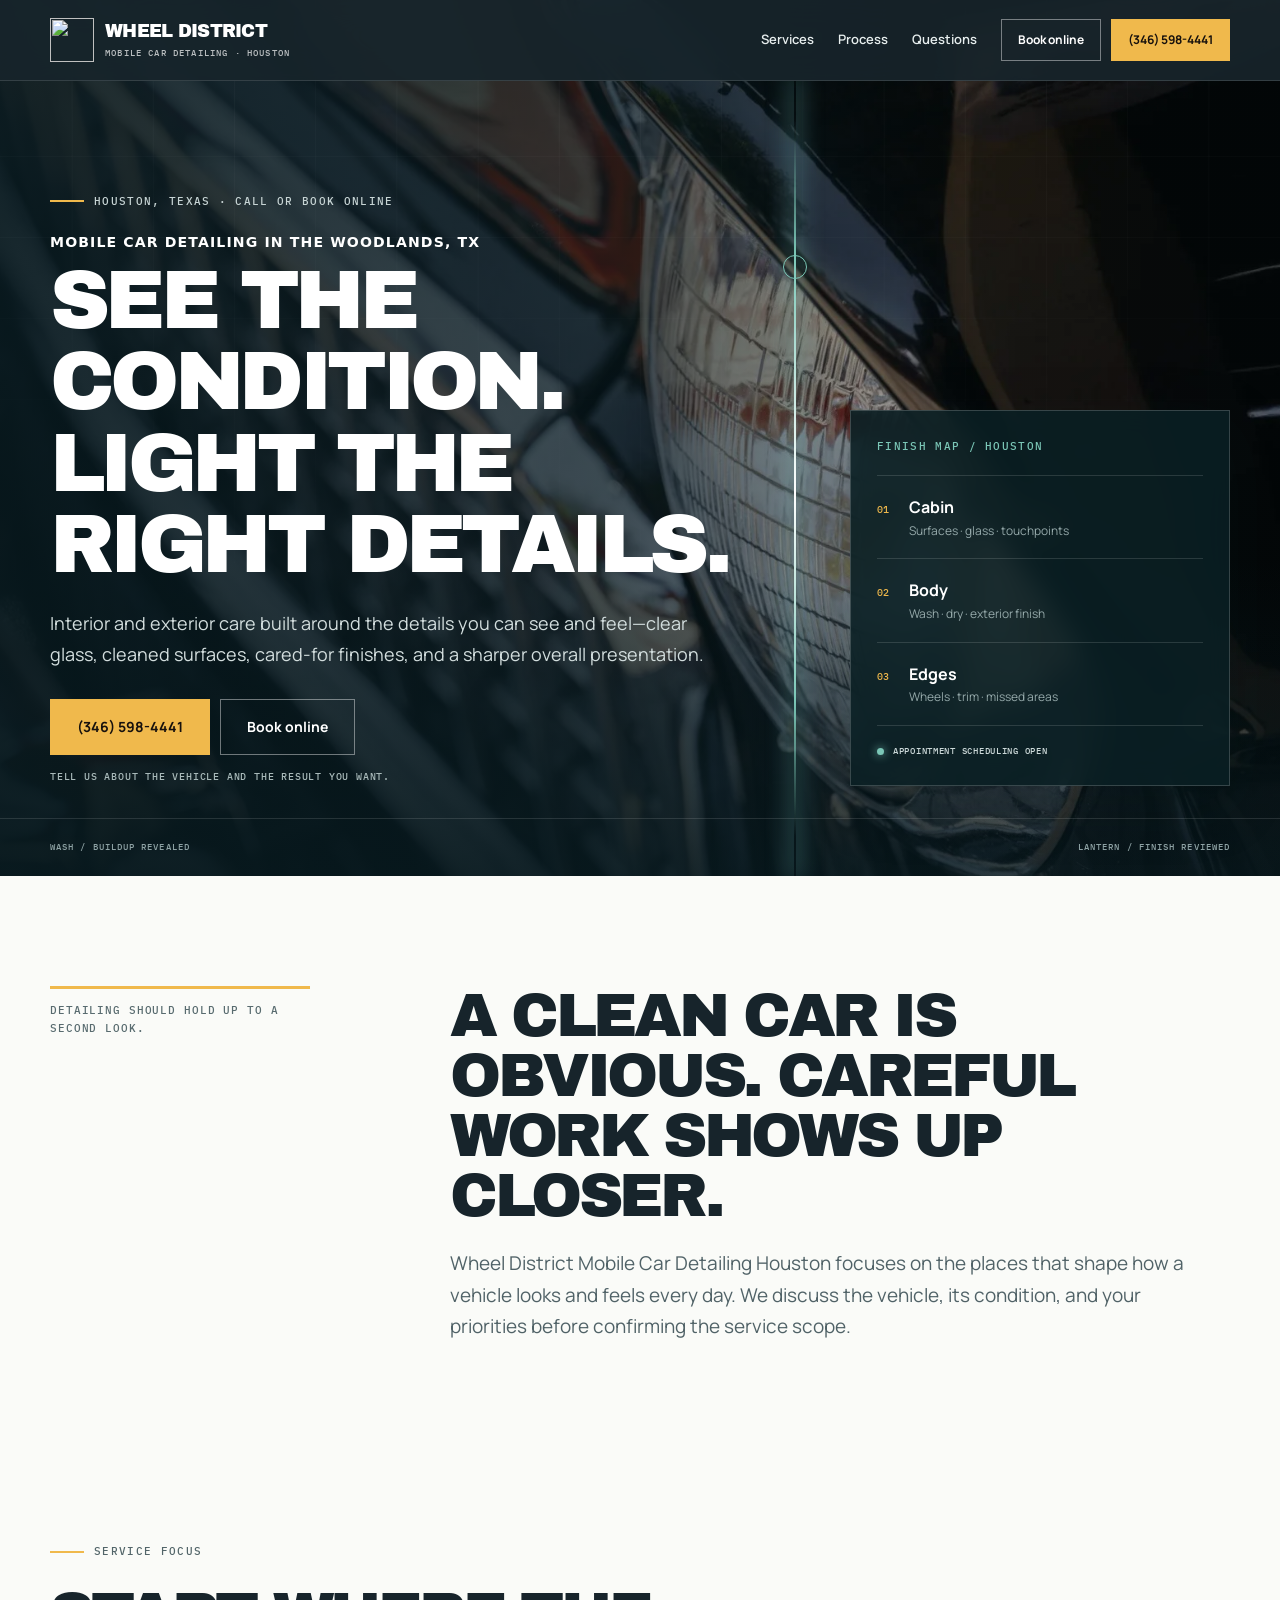
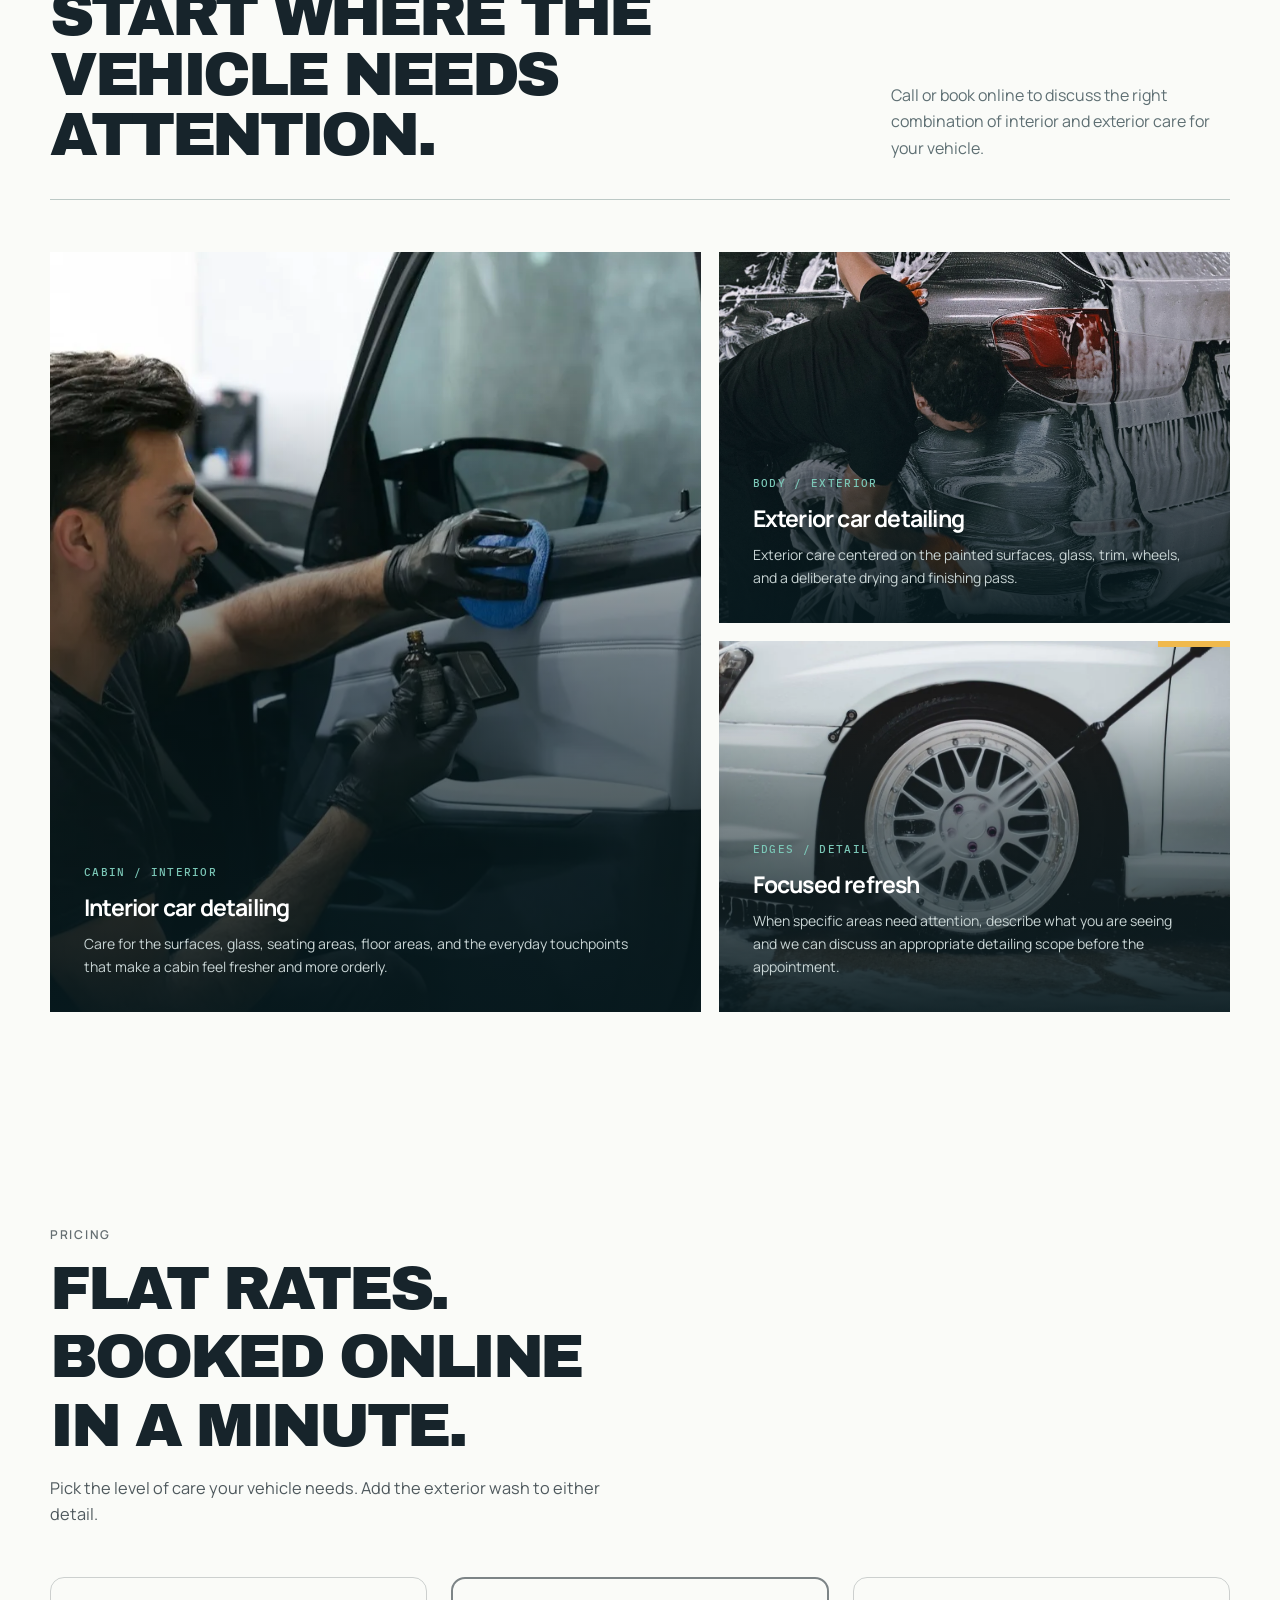
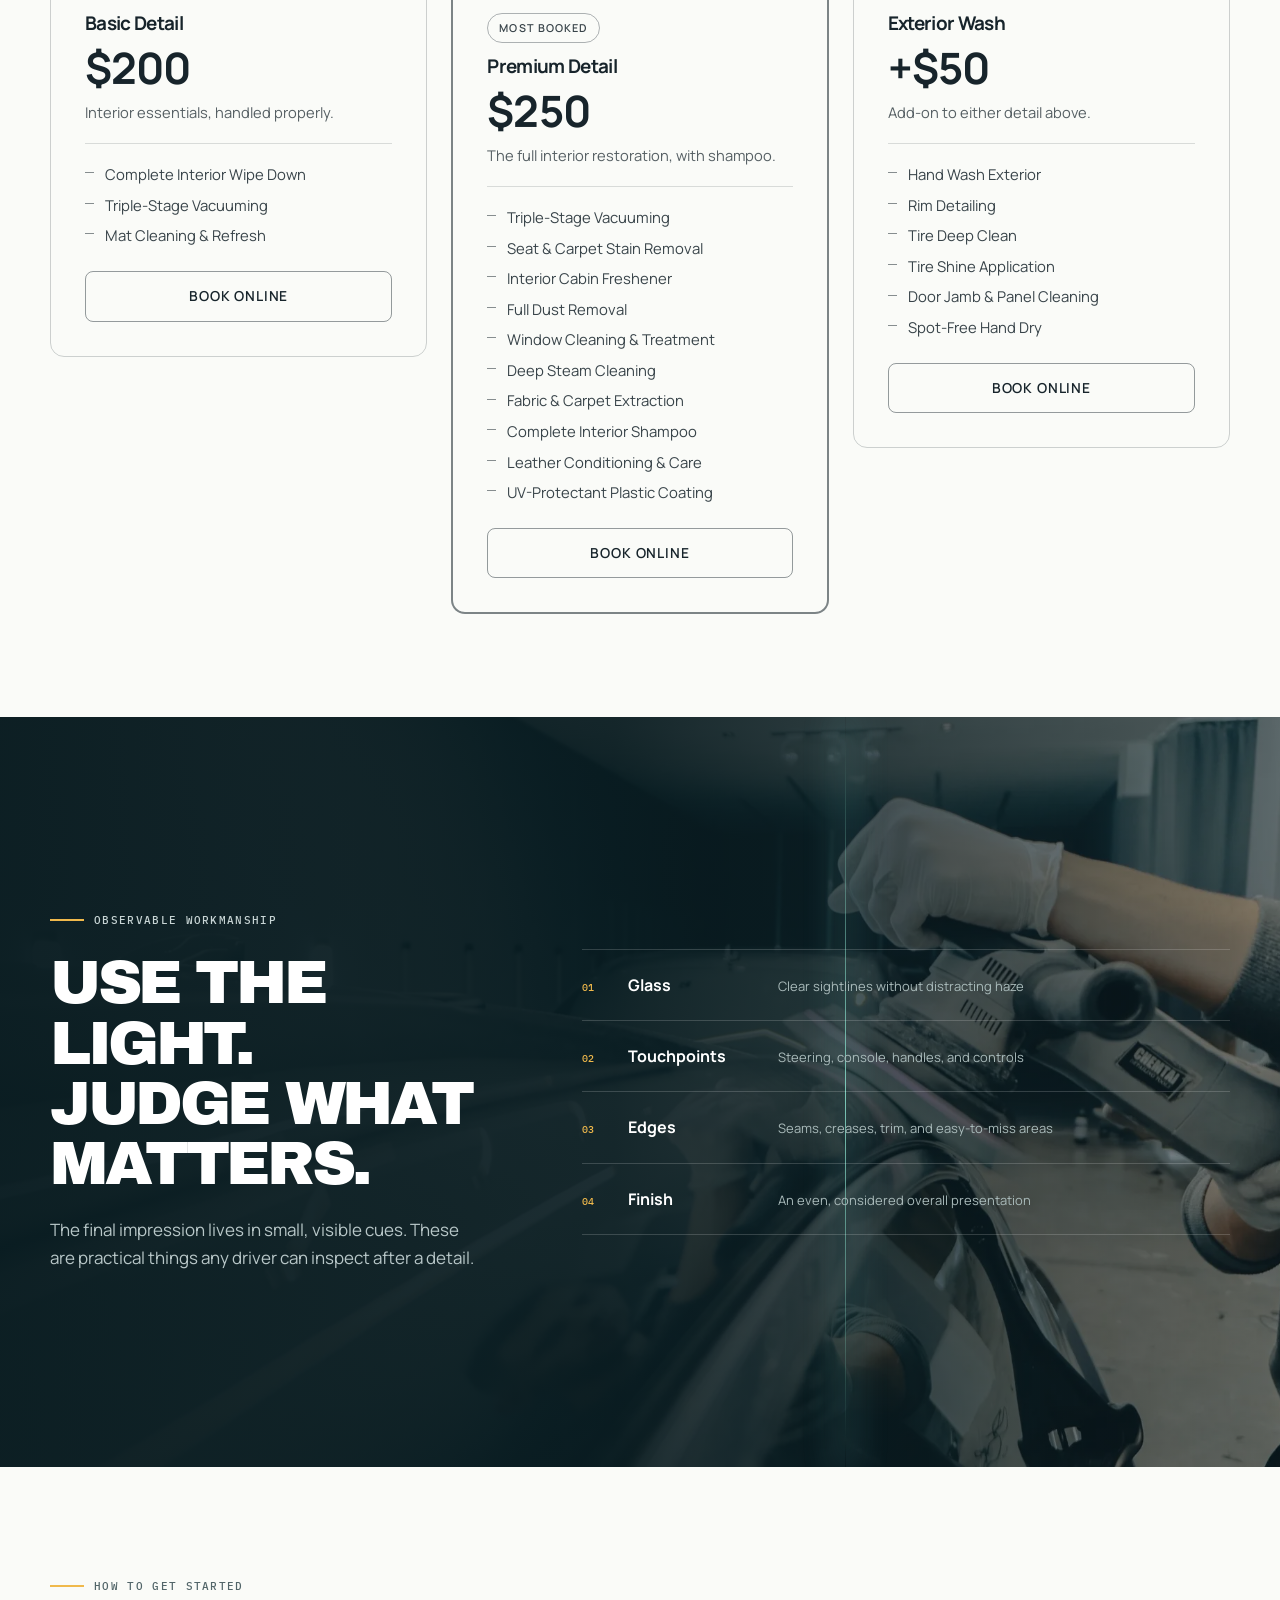
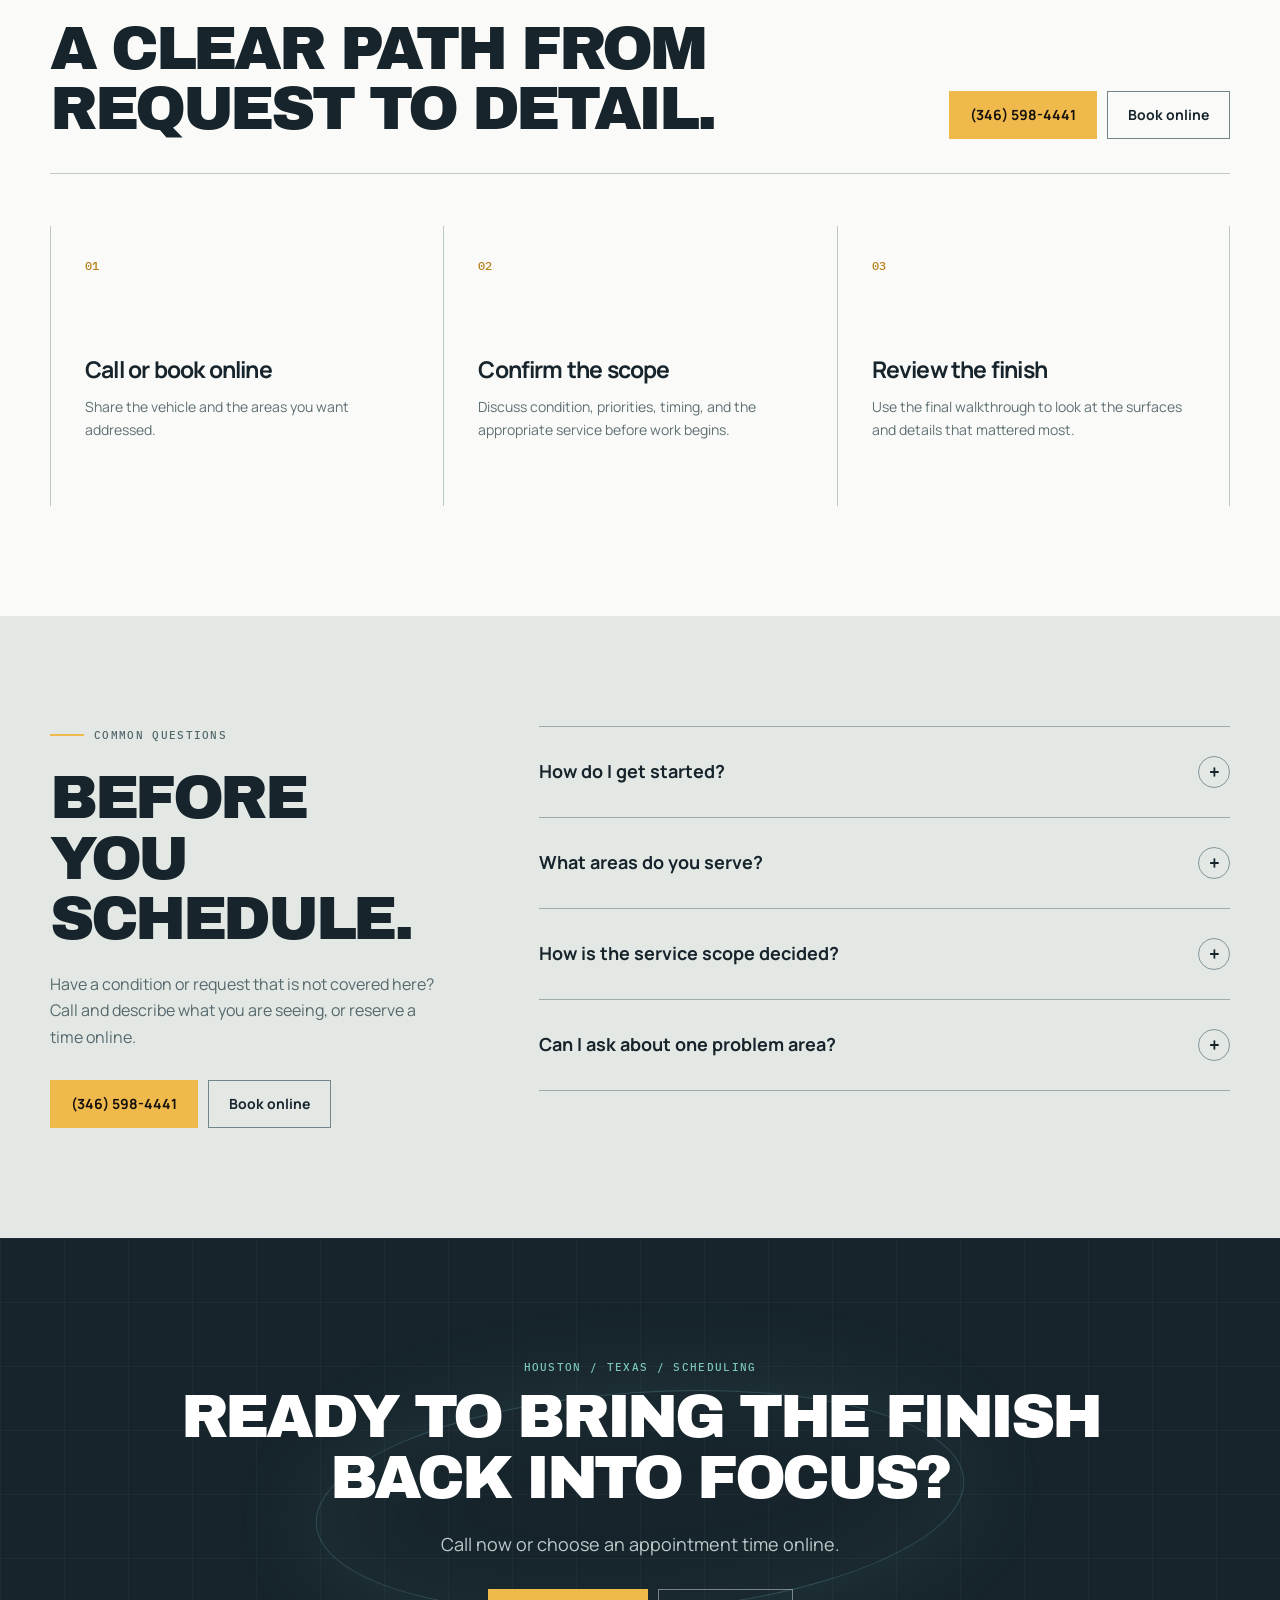
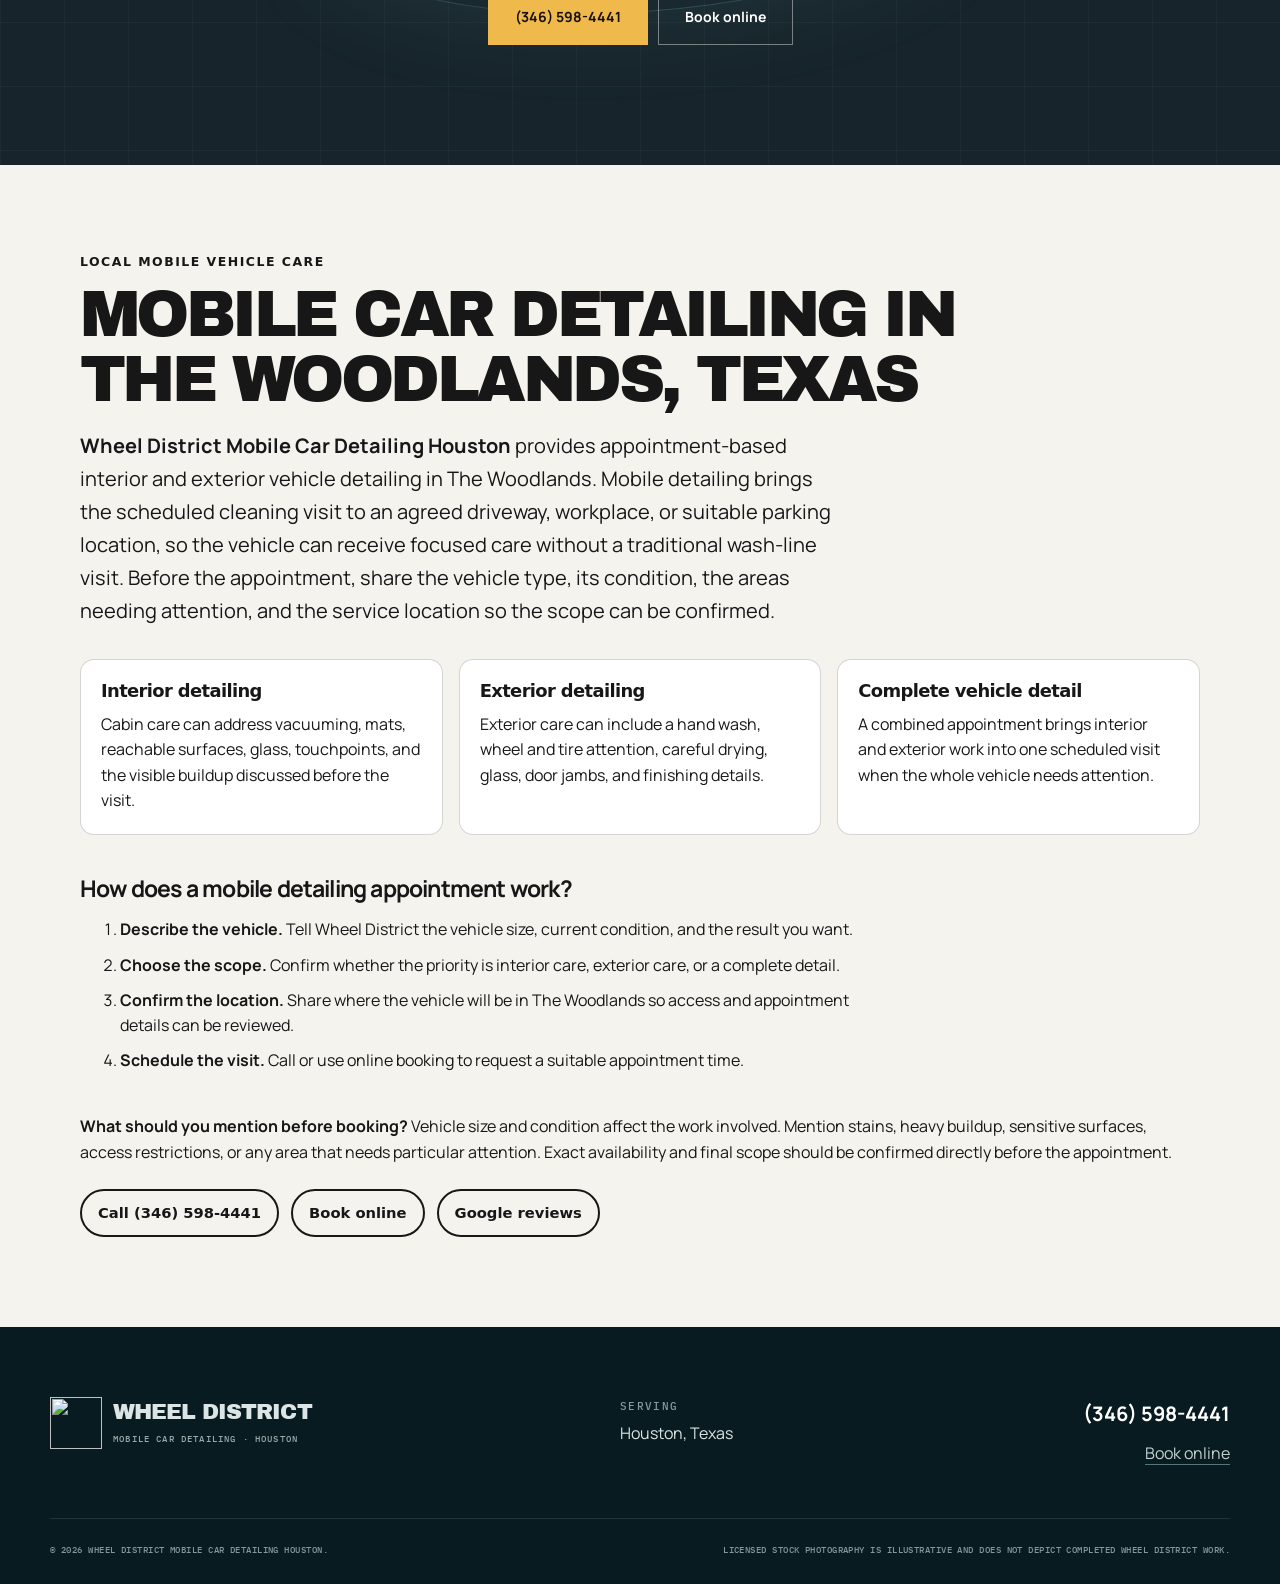
==== commit 82eff829: "Improve local SEO and AI search visibility" ====
--- a/index.html
+++ b/index.html
@@ -3,101 +3,169 @@
   <head>
     <meta charset="utf-8" />
     <meta name="viewport" content="width=device-width, initial-scale=1" />
-    <title>Wheel District Mobile Car Detailing Houston | Call or Book Online</title>
-    <meta
-      name="description"
-      content="Wheel District Mobile Car Detailing Houston provides careful interior and exterior car detailing in Houston, Texas. Call (346) 598-4441 or book online."
-    />
+    <title>Mobile Car Detailing in The Woodlands, TX | Wheel District</title>
     <meta name="theme-color" content="#17242b" />
     <link rel="canonical" href="https://wheeldistrict.shop/" />
-    <link rel="icon" href="/favicon.svg" type="image/svg+xml" />
+    <link rel="icon" href="/favicon.png" type="image/png" />
     <link rel="manifest" href="/site.webmanifest" />
-    <meta property="og:type" content="website" />
-    <meta property="og:title" content="Wheel District Mobile Car Detailing Houston" />
-    <meta
-      property="og:description"
-      content="Interior and exterior car detailing in Houston, Texas. Call or book online."
-    />
-    <meta property="og:url" content="https://wheeldistrict.shop/" />
-    <meta
-      property="og:image"
-      content="https://wheeldistrict.shop/assets/photos/hero-chrome-detail.webp"
-    />
     <link rel="stylesheet" href="/styles.css" />
     <script type="application/ld+json">
-      {
-        "@context": "https://schema.org",
-        "@type": "AutomotiveBusiness",
-        "name": "Wheel District Mobile Car Detailing Houston",
-        "url": "https://wheeldistrict.shop/",
-        "telephone": "+1 346-598-4441",
-        "address": {
-          "@type": "PostalAddress",
-          "streetAddress": "1020 Lake Front Cir",
-          "addressLocality": "The Woodlands",
-          "addressRegion": "TX",
-          "postalCode": "77380",
-          "addressCountry": "US"
-        },
-        "image": "https://wheeldistrict.shop/assets/photos/hero-chrome-detail.webp",
-        "description": "Careful interior and exterior car detailing in Houston, Texas.",
-        "areaServed": {
-          "@type": "City",
-          "name": "Houston",
-          "containedInPlace": {
-            "@type": "State",
-            "name": "Texas"
-          }
-        },
-        "makesOffer": [
-          {
-            "@type": "Offer",
-            "name": "Basic Detail",
-            "price": "200",
-            "priceCurrency": "USD",
-            "availability": "https://schema.org/InStock",
-            "itemOffered": {
-              "@type": "Service",
-              "name": "Basic Detail",
-              "description": "Interior essentials: complete interior wipe down, triple-stage vacuuming, and mat cleaning and refresh."
-            }
-          },
-          {
-            "@type": "Offer",
-            "name": "Premium Detail",
-            "price": "250",
-            "priceCurrency": "USD",
-            "availability": "https://schema.org/InStock",
-            "itemOffered": {
-              "@type": "Service",
-              "name": "Premium Detail",
-              "description": "The full interior restoration, including complete interior shampoo, deep steam cleaning, fabric and carpet extraction, and leather conditioning."
-            }
-          },
-          {
-            "@type": "Offer",
-            "name": "Exterior Wash",
-            "price": "50",
-            "priceCurrency": "USD",
-            "availability": "https://schema.org/InStock",
-            "itemOffered": {
-              "@type": "Service",
-              "name": "Exterior Wash",
-              "description": "Add-on exterior wash: hand wash, rim detailing, tire deep clean and shine, door jamb cleaning, and spot-free hand dry."
-            }
-          }
-        ],
-        "priceRange": "$200-$250"
+{
+  "@context": "https://schema.org",
+  "@type": "AutomotiveBusiness",
+  "name": "Wheel District Mobile Car Detailing Houston",
+  "url": "https://wheeldistrict.shop/",
+  "telephone": "+1 346-598-4441",
+  "address": {
+    "@type": "PostalAddress",
+    "streetAddress": "1020 Lake Front Cir",
+    "addressLocality": "The Woodlands",
+    "addressRegion": "TX",
+    "postalCode": "77380",
+    "addressCountry": "US"
+  },
+  "image": "https://wheeldistrict.shop/assets/photos/hero-chrome-detail.webp",
+  "description": "Careful interior and exterior car detailing in Houston, Texas.",
+  "areaServed": {
+    "@type": "City",
+    "name": "The Woodlands",
+    "containedInPlace": {
+      "@type": "State",
+      "name": "Texas"
+    }
+  },
+  "makesOffer": [
+    {
+      "@type": "Offer",
+      "name": "Basic Detail",
+      "price": "200",
+      "priceCurrency": "USD",
+      "availability": "https://schema.org/InStock",
+      "itemOffered": {
+        "@type": "Service",
+        "name": "Basic Detail",
+        "description": "Interior essentials: complete interior wipe down, triple-stage vacuuming, and mat cleaning and refresh."
       }
+    },
+    {
+      "@type": "Offer",
+      "name": "Premium Detail",
+      "price": "250",
+      "priceCurrency": "USD",
+      "availability": "https://schema.org/InStock",
+      "itemOffered": {
+        "@type": "Service",
+        "name": "Premium Detail",
+        "description": "The full interior restoration, including complete interior shampoo, deep steam cleaning, fabric and carpet extraction, and leather conditioning."
+      }
+    },
+    {
+      "@type": "Offer",
+      "name": "Exterior Wash",
+      "price": "50",
+      "priceCurrency": "USD",
+      "availability": "https://schema.org/InStock",
+      "itemOffered": {
+        "@type": "Service",
+        "name": "Exterior Wash",
+        "description": "Add-on exterior wash: hand wash, rim detailing, tire deep clean and shine, door jamb cleaning, and spot-free hand dry."
+      }
+    }
+  ],
+  "priceRange": "$200-$250",
+  "@id": "https://wheeldistrict.shop/#business",
+  "geo": {
+    "@type": "GeoCoordinates",
+    "latitude": 30.170560134178,
+    "longitude": -95.453882108676
+  },
+  "sameAs": [
+    "https://g.page/r/Cd0gHiqz69LZEBM/review"
+  ],
+  "contactPoint": {
+    "@type": "ContactPoint",
+    "telephone": "+1 346-598-4441",
+    "contactType": "customer service",
+    "areaServed": "US-TX",
+    "availableLanguage": "English"
+  }
+}
     </script>
-  </head>
+<!-- SEO-GEO:START -->
+  <meta name="description" content="Mobile car detailing in The Woodlands, TX from Wheel District, with interior cleaning, exterior hand washing, and complete details. Call or book online.">
+  <meta name="robots" content="index, follow, max-image-preview:large, max-snippet:-1, max-video-preview:-1">
+  <meta property="og:locale" content="en_US">
+  <meta property="og:type" content="website">
+  <meta property="og:site_name" content="Wheel District">
+  <meta property="og:title" content="Mobile Car Detailing in The Woodlands, TX | Wheel District">
+  <meta property="og:description" content="Mobile car detailing in The Woodlands, TX from Wheel District, with interior cleaning, exterior hand washing, and complete details. Call or book online.">
+  <meta property="og:url" content="https://wheeldistrict.shop/">
+  <meta property="og:image" content="https://wheeldistrict.shop/assets/photos/hero-chrome-detail.webp">
+  <meta name="twitter:image" content="https://wheeldistrict.shop/assets/photos/hero-chrome-detail.webp">
+  <meta name="twitter:card" content="summary_large_image">
+  <meta name="twitter:title" content="Mobile Car Detailing in The Woodlands, TX | Wheel District">
+  <meta name="twitter:description" content="Mobile car detailing in The Woodlands, TX from Wheel District, with interior cleaning, exterior hand washing, and complete details. Call or book online.">
+  <style id="seo-geo-styles">
+    .seo-local-intent { display:block; margin:0 0 .55rem; font:700 clamp(.78rem,1.1vw,.95rem)/1.2 system-ui,sans-serif; letter-spacing:.08em; text-transform:uppercase; }
+    .seo-geo-section { background:#f5f3ed; color:#171717; padding:clamp(3.5rem,7vw,6.5rem) clamp(1.25rem,5vw,5rem); }
+    .seo-geo-inner { width:min(1120px,100%); margin:0 auto; }
+    .seo-geo-kicker { margin:0 0 .75rem; font:700 .78rem/1.2 system-ui,sans-serif; letter-spacing:.12em; text-transform:uppercase; }
+    .seo-geo-section h2 { max-width:22ch; margin:0 0 1rem; color:inherit; font-size:clamp(2rem,5vw,4rem); line-height:1.02; }
+    .seo-geo-answer { max-width:760px; margin:0 0 2rem; font-size:clamp(1.05rem,2vw,1.25rem); line-height:1.65; }
+    .seo-geo-grid { display:grid; grid-template-columns:repeat(3,minmax(0,1fr)); gap:1rem; margin:2rem 0; }
+    .seo-geo-card { border:1px solid rgba(23,23,23,.18); border-radius:14px; padding:1.25rem; background:#fff; }
+    .seo-geo-card h3 { margin:0 0 .6rem; color:inherit; font:700 1.12rem/1.25 system-ui,sans-serif; }
+    .seo-geo-card p { margin:0; line-height:1.6; }
+    .seo-geo-steps { max-width:820px; margin:2.5rem 0; }
+    .seo-geo-steps li { margin:.65rem 0; line-height:1.55; }
+    .seo-geo-actions { display:flex; flex-wrap:wrap; gap:.75rem; margin-top:1.5rem; }
+    .seo-geo-action { display:inline-flex; align-items:center; min-height:48px; padding:.75rem 1rem; border:2px solid currentColor; border-radius:999px; color:inherit; font:700 .92rem/1 system-ui,sans-serif; text-decoration:none; }
+    @media (max-width:760px) { .seo-geo-grid { grid-template-columns:1fr; } }
+  </style>
+<!-- SEO-GEO:END -->
+  <script id="seo-geo-entity-schema" type="application/ld+json">
+{
+  "@context": "https://schema.org",
+  "@graph": [
+    {
+      "@type": "WebSite",
+      "@id": "https://wheeldistrict.shop/#website",
+      "url": "https://wheeldistrict.shop/",
+      "name": "Wheel District Mobile Car Detailing Houston",
+      "inLanguage": "en-US",
+      "publisher": {
+        "@id": "https://wheeldistrict.shop/#business"
+      }
+    },
+    {
+      "@type": "Service",
+      "@id": "https://wheeldistrict.shop/#mobile-car-detailing",
+      "name": "Mobile Car Detailing in The Woodlands, Texas",
+      "serviceType": "Mobile car detailing",
+      "provider": {
+        "@id": "https://wheeldistrict.shop/#business"
+      },
+      "areaServed": {
+        "@type": "City",
+        "name": "The Woodlands",
+        "containedInPlace": {
+          "@type": "State",
+          "name": "Texas"
+        }
+      },
+      "url": "https://wheeldistrict.shop/#services"
+    }
+  ]
+}
+  </script>
+</head>
   <body>
     <a class="skip-link" href="#main">Skip to content</a>
 
     <header class="site-header" data-header>
       <div class="header-inner">
         <a class="brand" href="#top" aria-label="Wheel District home">
-          <img src="/assets/logo.svg" alt="" width="44" height="44" />
+          <img src="/assets/logo.png" alt="" width="44" height="44" />
           <span class="brand-name">Wheel District</span>
           <span class="brand-place">Mobile Car Detailing · Houston</span>
         </a>
@@ -140,7 +208,7 @@
         <div class="hero-grid container">
           <div class="hero-copy">
             <p class="eyebrow"><span></span> Houston, Texas · Call or book online</p>
-            <h1 id="hero-title">See the condition. Light the right details.</h1>
+            <h1 id="hero-title"><span class="seo-local-intent" data-seo-local-intent>Mobile Car Detailing in The Woodlands, TX</span>See the condition. Light the right details.</h1>
             <p class="hero-lede">
               Interior and exterior care built around the details you can see and feel—clear
               glass, cleaned surfaces, cared-for finishes, and a sharper overall presentation.
@@ -467,12 +535,53 @@
           </div>
         </div>
       </section>
-    </main>
+    <!-- SEO-GEO-LOCAL:START -->
+    <section class="seo-geo-section" id="local-detailing" aria-labelledby="local-detailing-title">
+      <div class="seo-geo-inner">
+        <p class="seo-geo-kicker">Local mobile vehicle care</p>
+        <h2 id="local-detailing-title">Mobile car detailing in The Woodlands, Texas</h2>
+        <p class="seo-geo-answer"><strong>Wheel District Mobile Car Detailing Houston</strong> provides appointment-based interior and exterior vehicle detailing in The Woodlands. Mobile detailing brings the scheduled cleaning visit to an agreed driveway, workplace, or suitable parking location, so the vehicle can receive focused care without a traditional wash-line visit. Before the appointment, share the vehicle type, its condition, the areas needing attention, and the service location so the scope can be confirmed.</p>
+
+        <div class="seo-geo-grid" aria-label="Available detailing options">
+          <article class="seo-geo-card">
+            <h3>Interior detailing</h3>
+            <p>Cabin care can address vacuuming, mats, reachable surfaces, glass, touchpoints, and the visible buildup discussed before the visit.</p>
+          </article>
+          <article class="seo-geo-card">
+            <h3>Exterior detailing</h3>
+            <p>Exterior care can include a hand wash, wheel and tire attention, careful drying, glass, door jambs, and finishing details.</p>
+          </article>
+          <article class="seo-geo-card">
+            <h3>Complete vehicle detail</h3>
+            <p>A combined appointment brings interior and exterior work into one scheduled visit when the whole vehicle needs attention.</p>
+          </article>
+        </div>
+
+        <div class="seo-geo-steps">
+          <h3>How does a mobile detailing appointment work?</h3>
+          <ol>
+            <li><strong>Describe the vehicle.</strong> Tell Wheel District the vehicle size, current condition, and the result you want.</li>
+            <li><strong>Choose the scope.</strong> Confirm whether the priority is interior care, exterior care, or a complete detail.</li>
+            <li><strong>Confirm the location.</strong> Share where the vehicle will be in The Woodlands so access and appointment details can be reviewed.</li>
+            <li><strong>Schedule the visit.</strong> Call or use online booking to request a suitable appointment time.</li>
+          </ol>
+        </div>
+
+        <p><strong>What should you mention before booking?</strong> Vehicle size and condition affect the work involved. Mention stains, heavy buildup, sensitive surfaces, access restrictions, or any area that needs particular attention. Exact availability and final scope should be confirmed directly before the appointment.</p>
+        <div class="seo-geo-actions">
+          <a class="seo-geo-action" href="tel:+13465984441">Call (346) 598-4441</a>
+          <a class="seo-geo-action" href="https://cal.com/sumitdatta/auto-detail-service" target="_blank" rel="noopener">Book online</a>
+          <a class="seo-geo-action" href="https://g.page/r/Cd0gHiqz69LZEBM/review" target="_blank" rel="noopener">Google reviews</a>
+        </div>
+      </div>
+    </section>
+<!-- SEO-GEO-LOCAL:END -->
+  </main>
 
     <footer class="site-footer">
       <div class="container footer-grid">
         <a class="brand footer-brand" href="#top" aria-label="Wheel District home">
-          <img src="/assets/logo.svg" alt="" width="52" height="52" />
+          <img src="/assets/logo.png" alt="" width="52" height="52" />
           <span class="brand-name">Wheel District</span>
           <span class="brand-place">Mobile Car Detailing · Houston</span>
         </a>
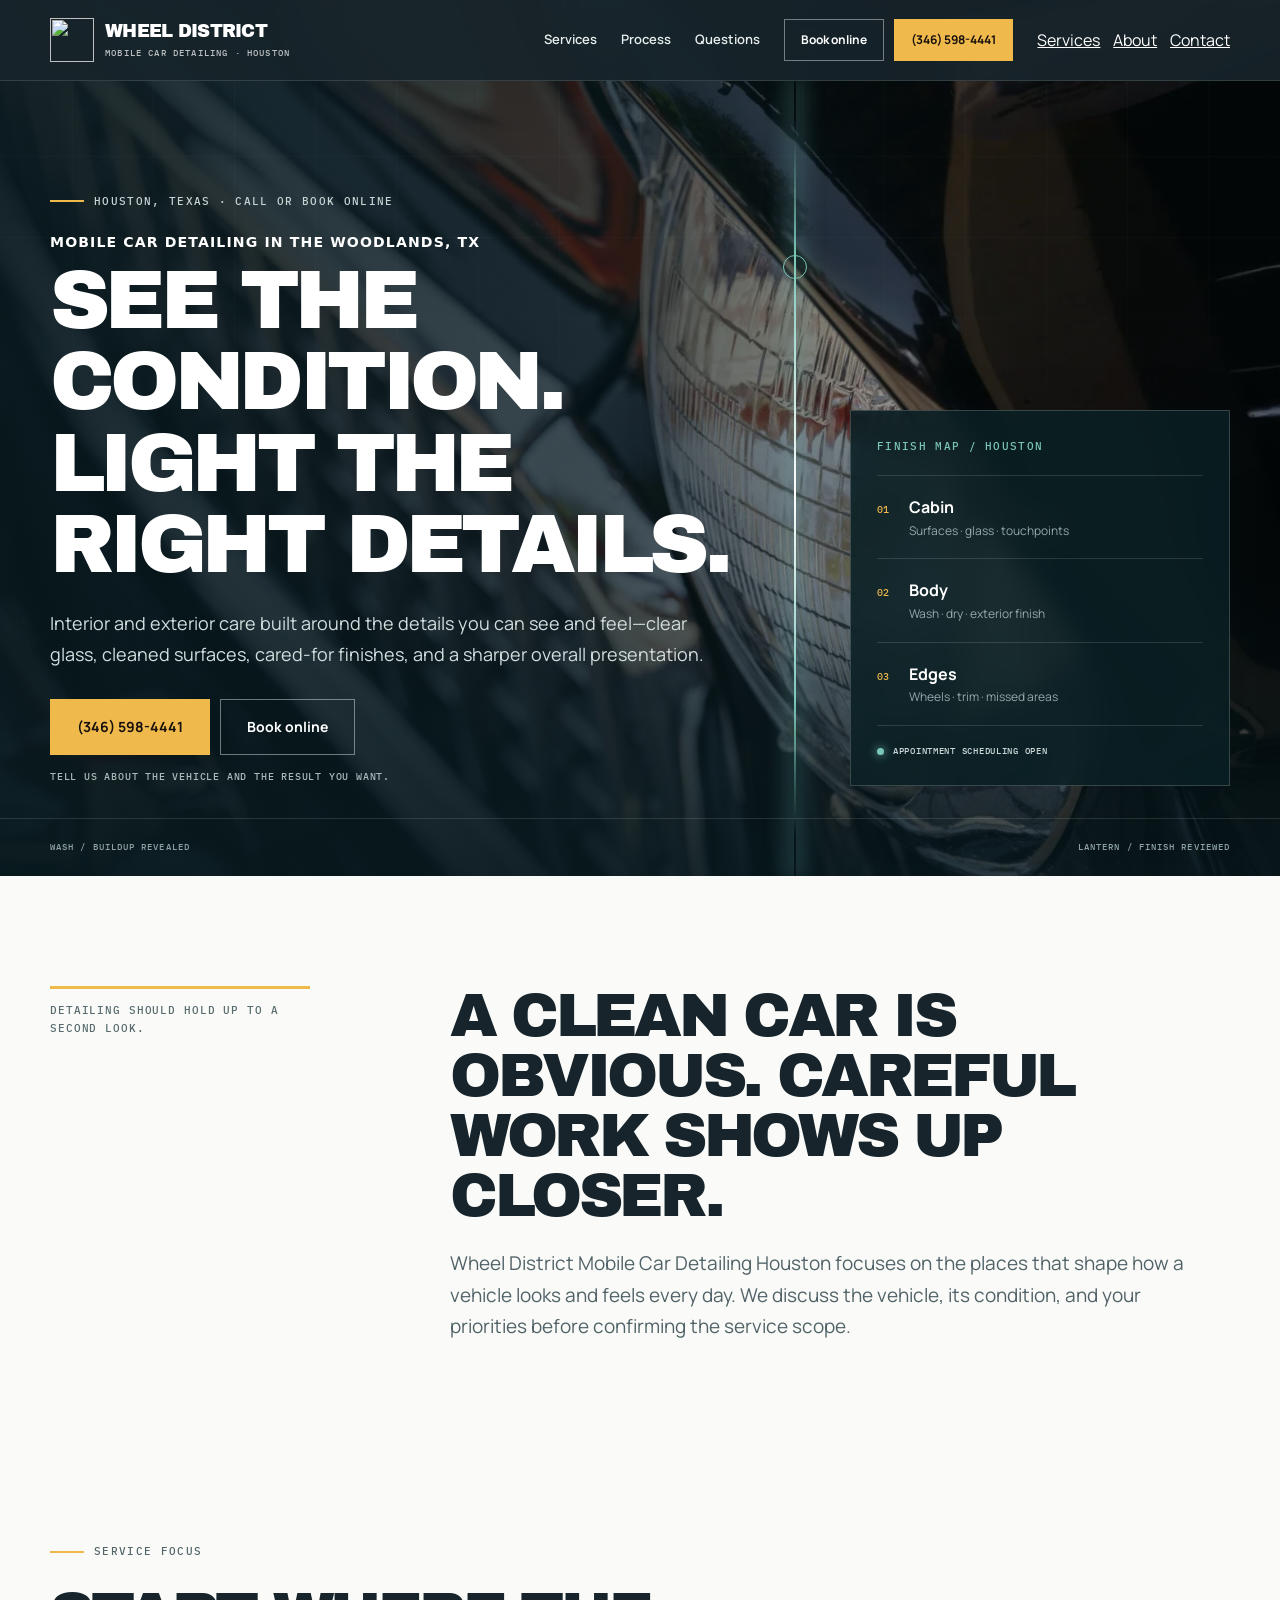
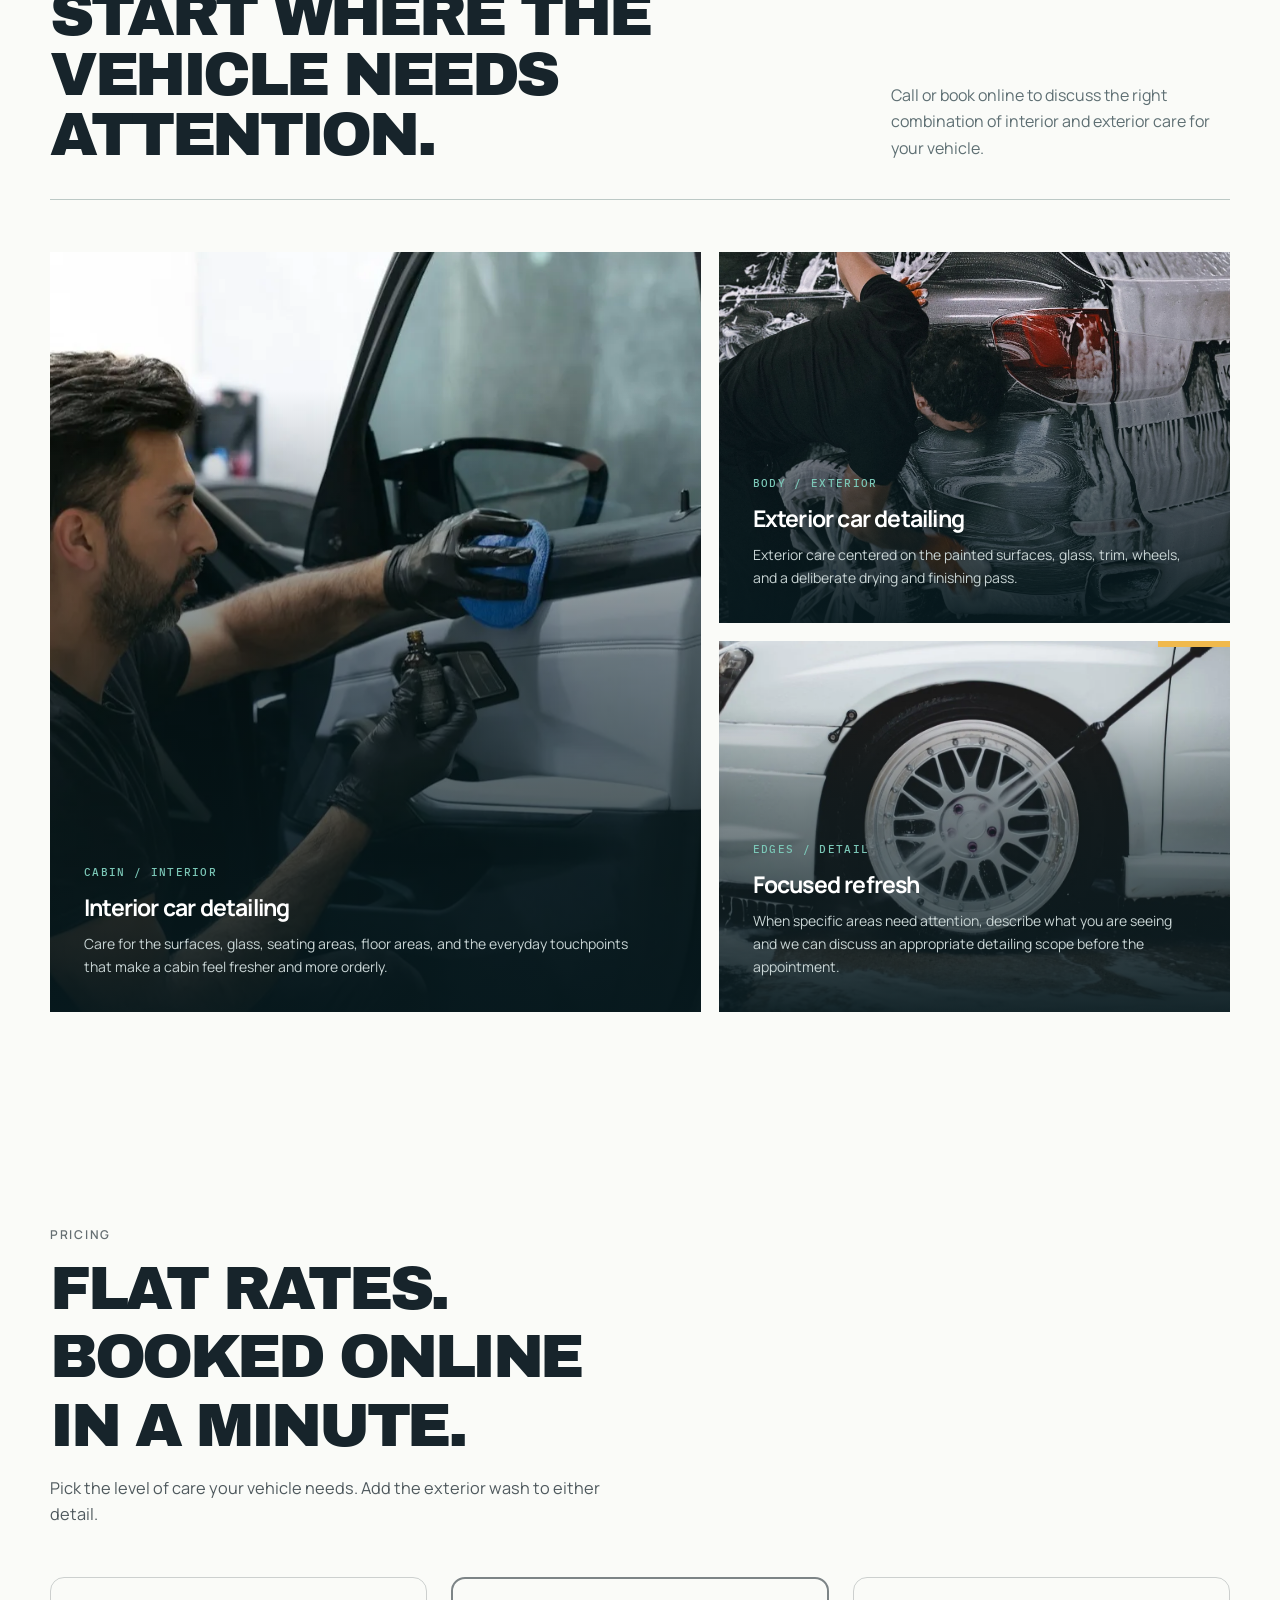
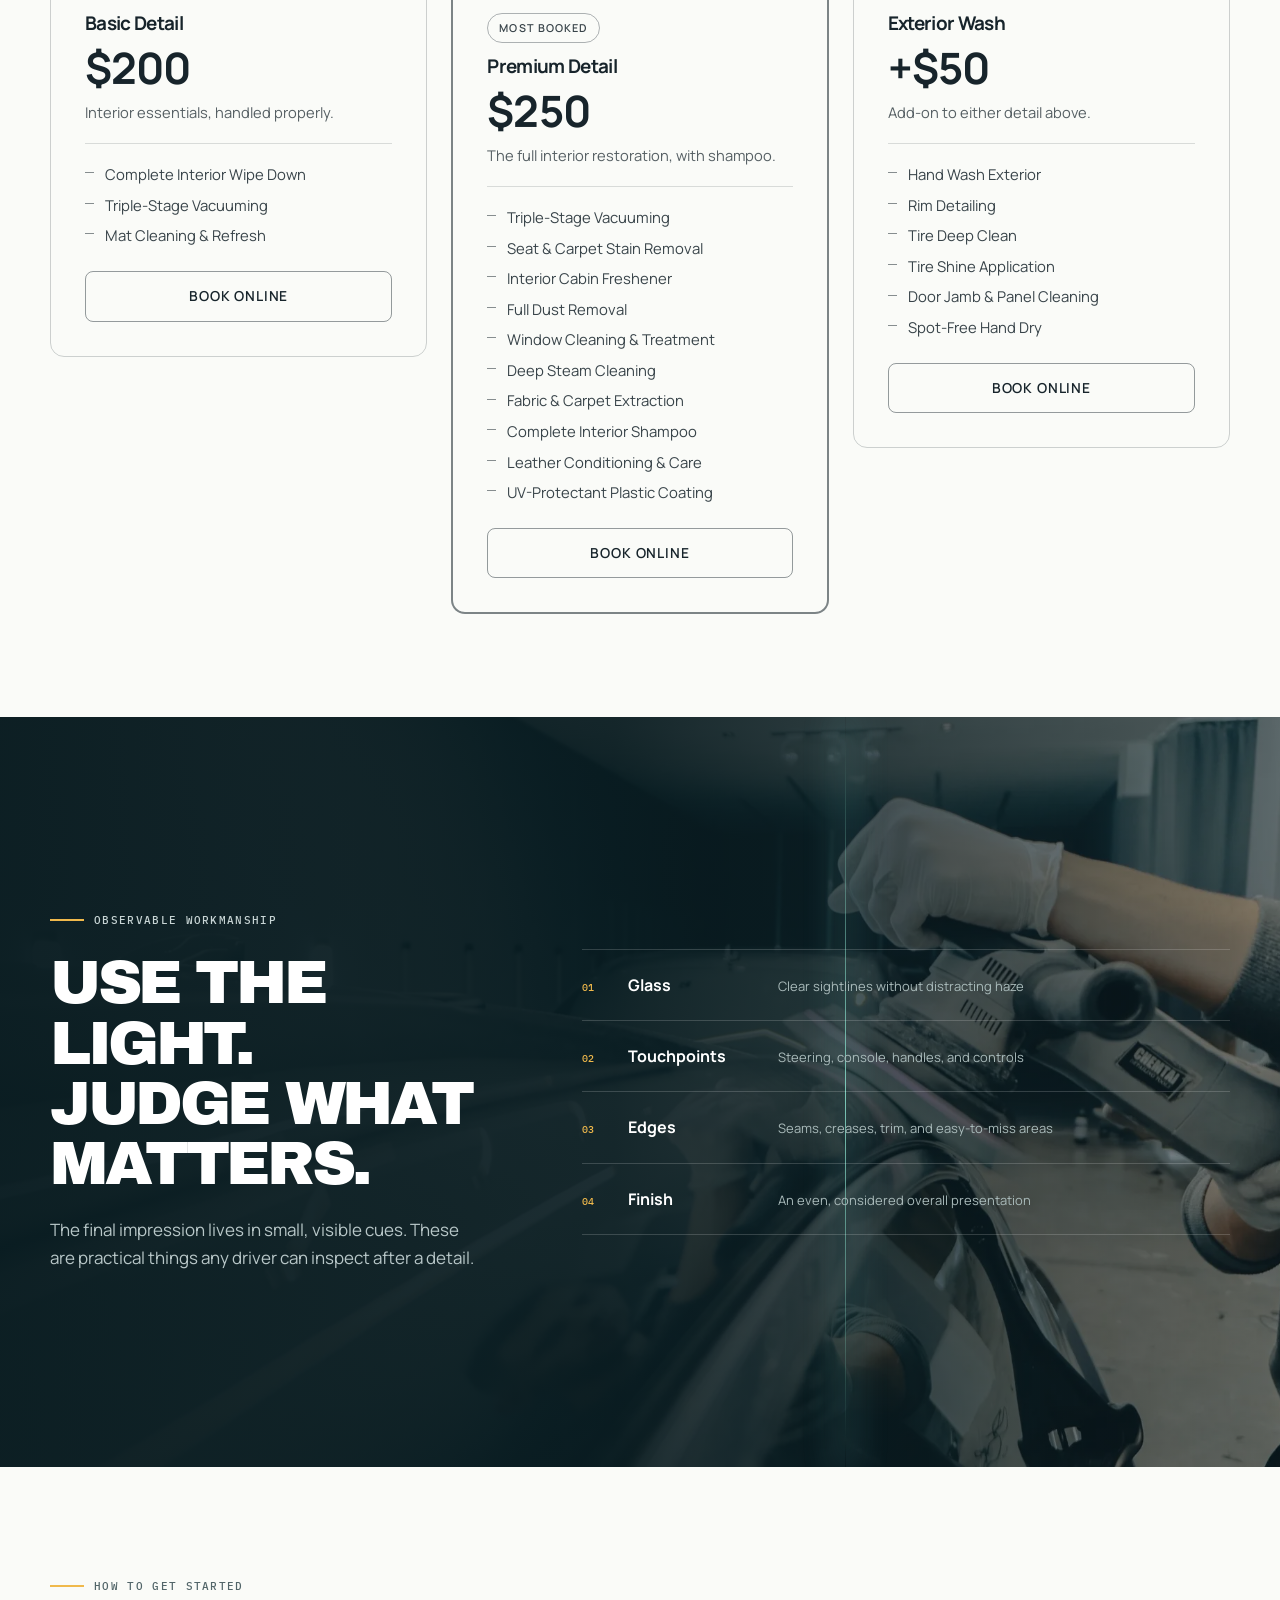
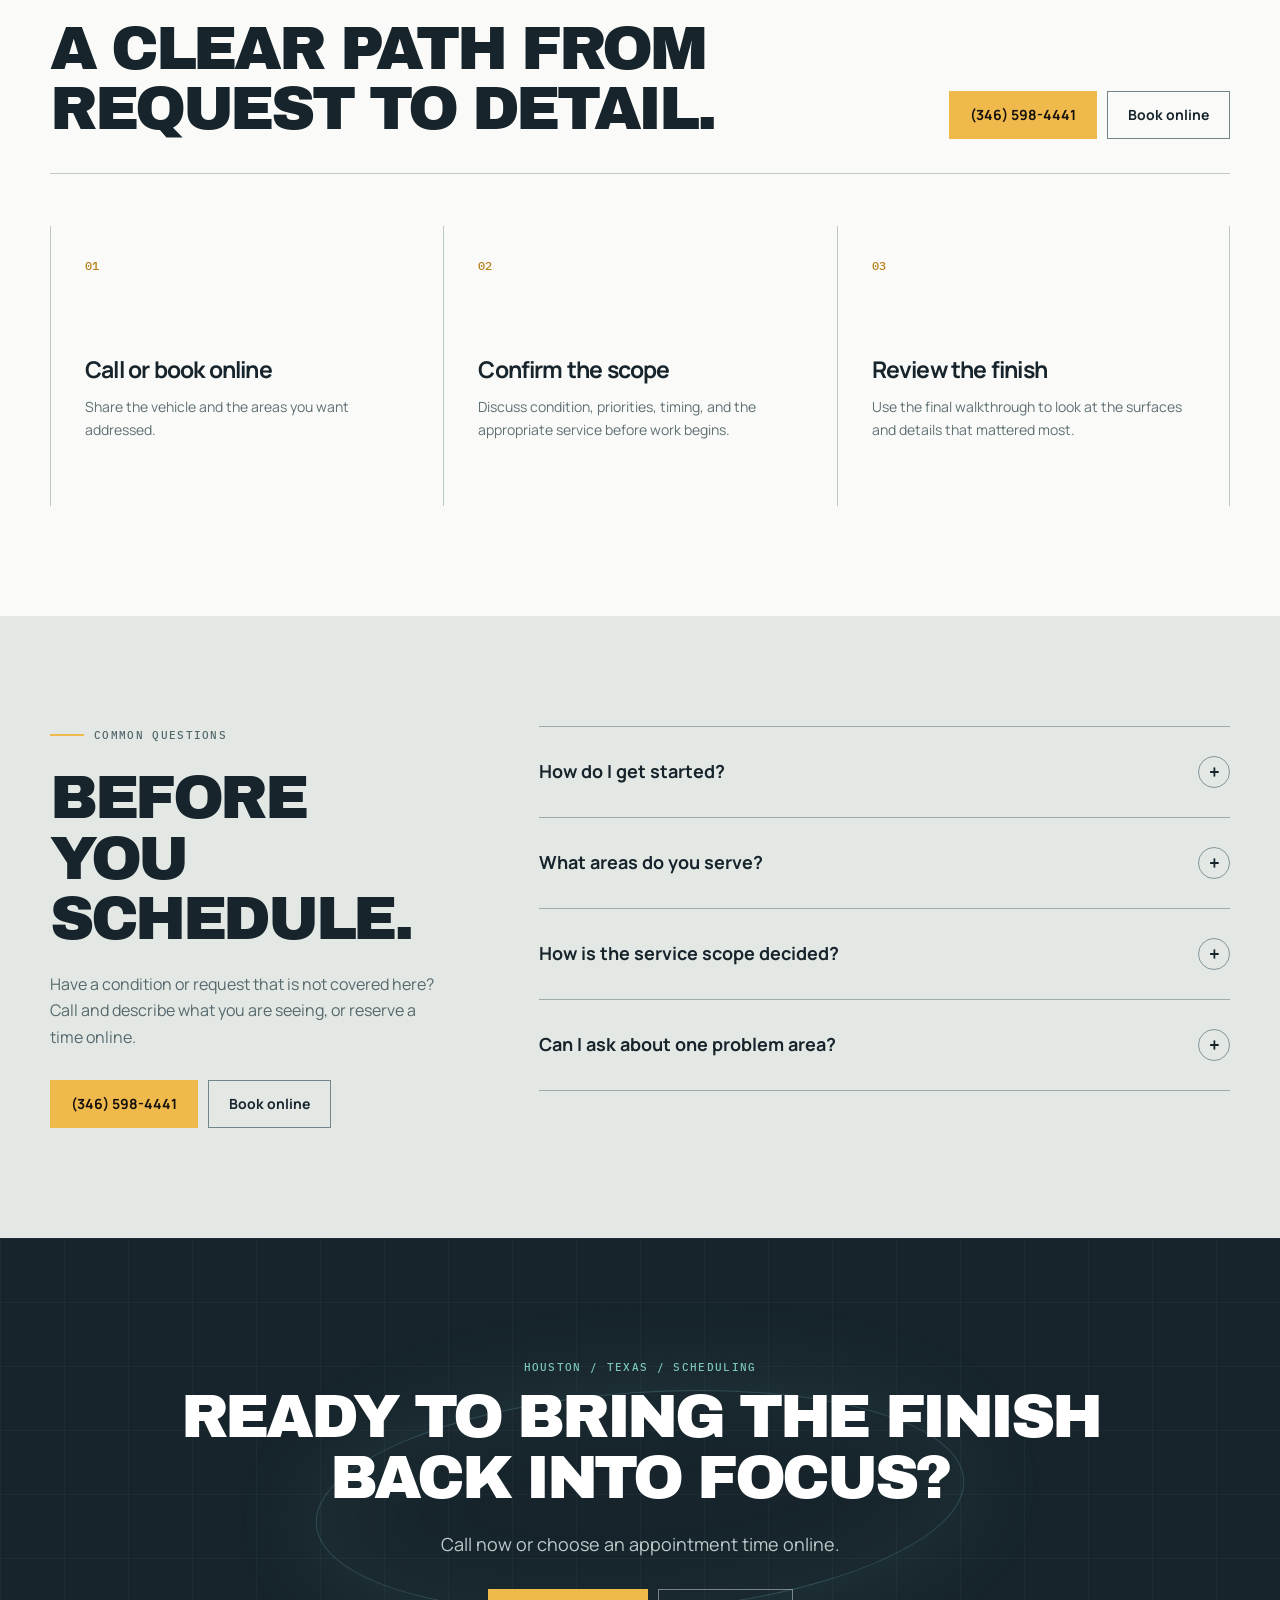
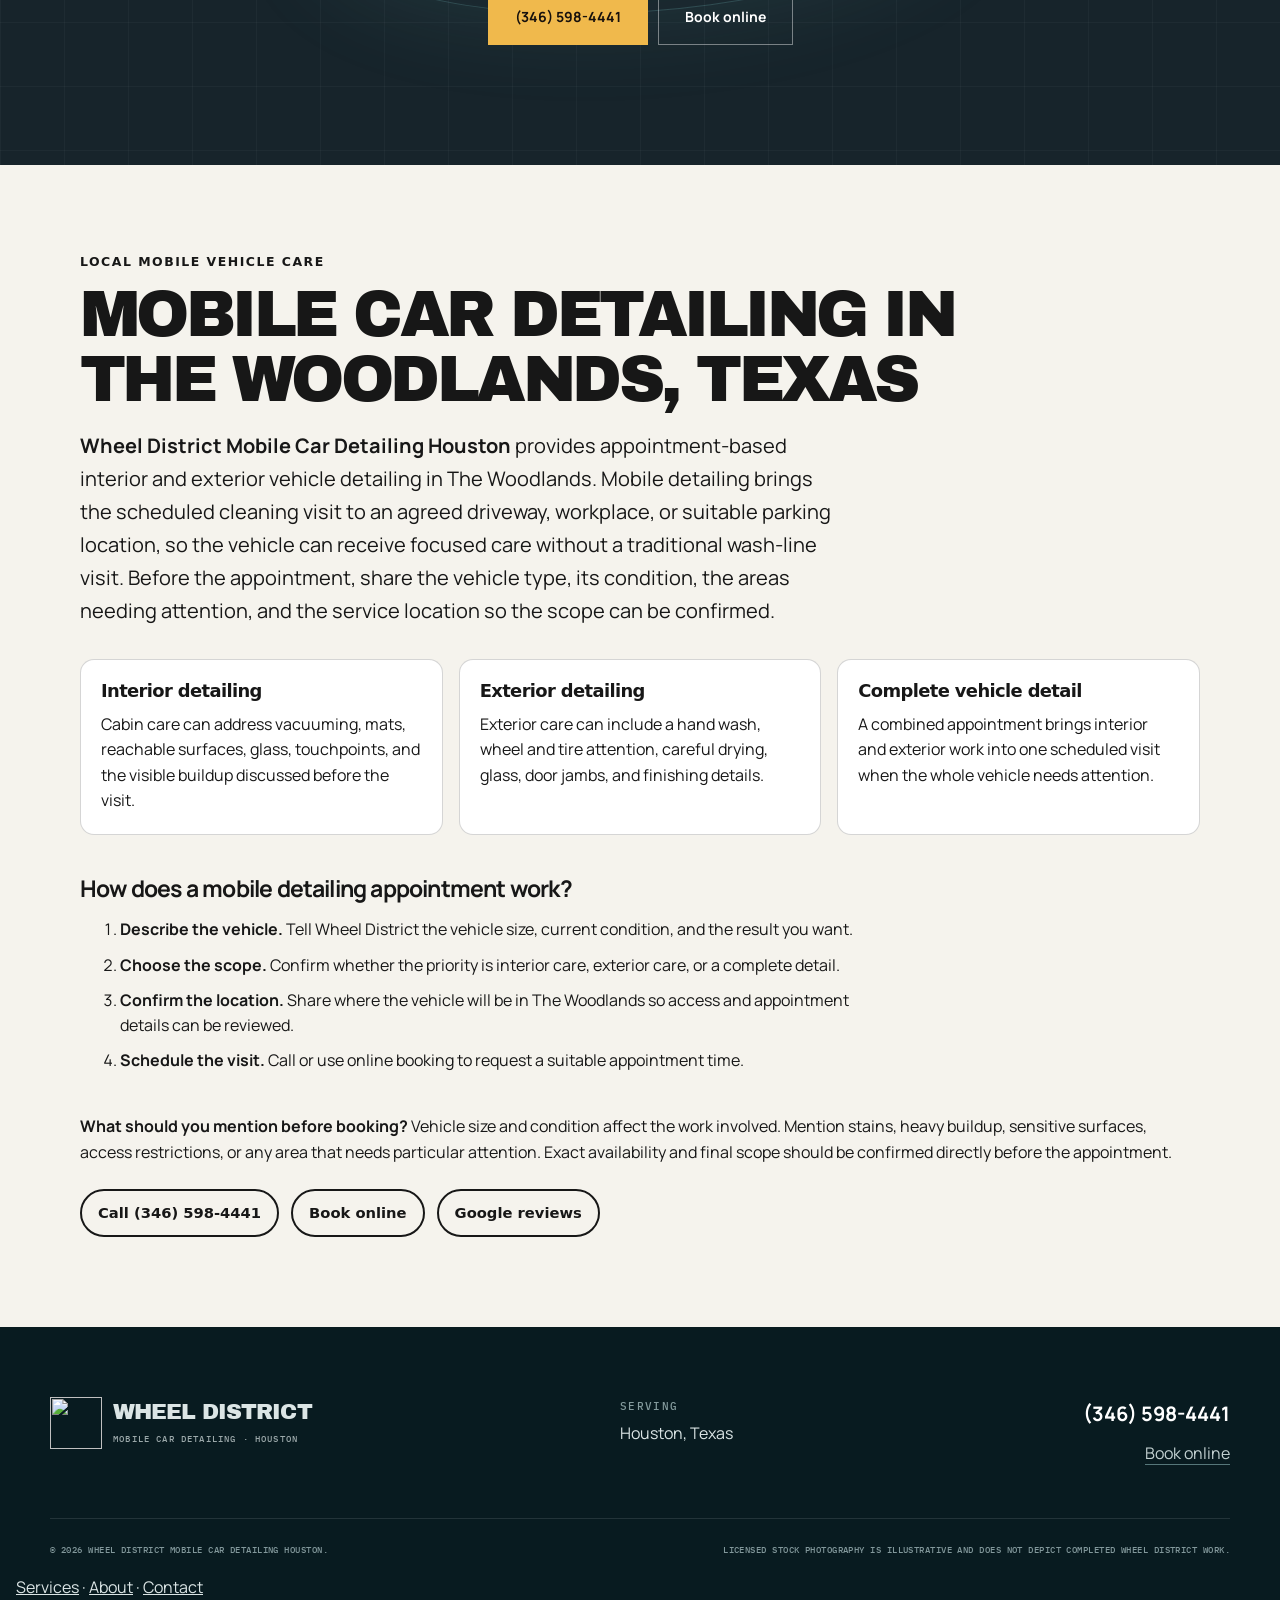
==== commit f42aec0b: "feat: add service SEO pages" ====
--- a/index.html
+++ b/index.html
@@ -158,7 +158,7 @@
   ]
 }
   </script>
-</head>
+<style id="SEO-NEXT-NAV-CSS">.seo-next-nav{display:flex;gap:.8rem;flex-wrap:wrap}.seo-next-footer-nav{padding:1rem}.seo-next-footer-nav a{color:inherit}</style></head>
   <body>
     <a class="skip-link" href="#main">Skip to content</a>
 
@@ -195,7 +195,7 @@
               (346) 598-4441
             </a>
           </div>
-        </nav>
+        <!-- SEO-NEXT-NAV:START --><div class="seo-next-nav" aria-label="Expanded site pages"><a href="/services/">Services</a><a href="/about/">About</a><a href="/contact/">Contact</a></div><!-- SEO-NEXT-NAV:END --></nav>
       </div>
     </header>
 
@@ -602,7 +602,7 @@
         <p>© <span data-year>2026</span> Wheel District Mobile Car Detailing Houston.</p>
         <p>Licensed stock photography is illustrative and does not depict completed Wheel District work.</p>
       </div>
-    </footer>
+    <!-- SEO-NEXT-NAV:START --><nav class="seo-next-footer-nav" aria-label="Expanded footer navigation"><a href="/services/">Services</a> · <a href="/about/">About</a> · <a href="/contact/">Contact</a></nav><!-- SEO-NEXT-NAV:END --></footer>
 
     <div class="mobile-sticky" aria-label="Contact options">
       <a class="mobile-call" href="tel:+13465984441">(346) 598-4441</a>
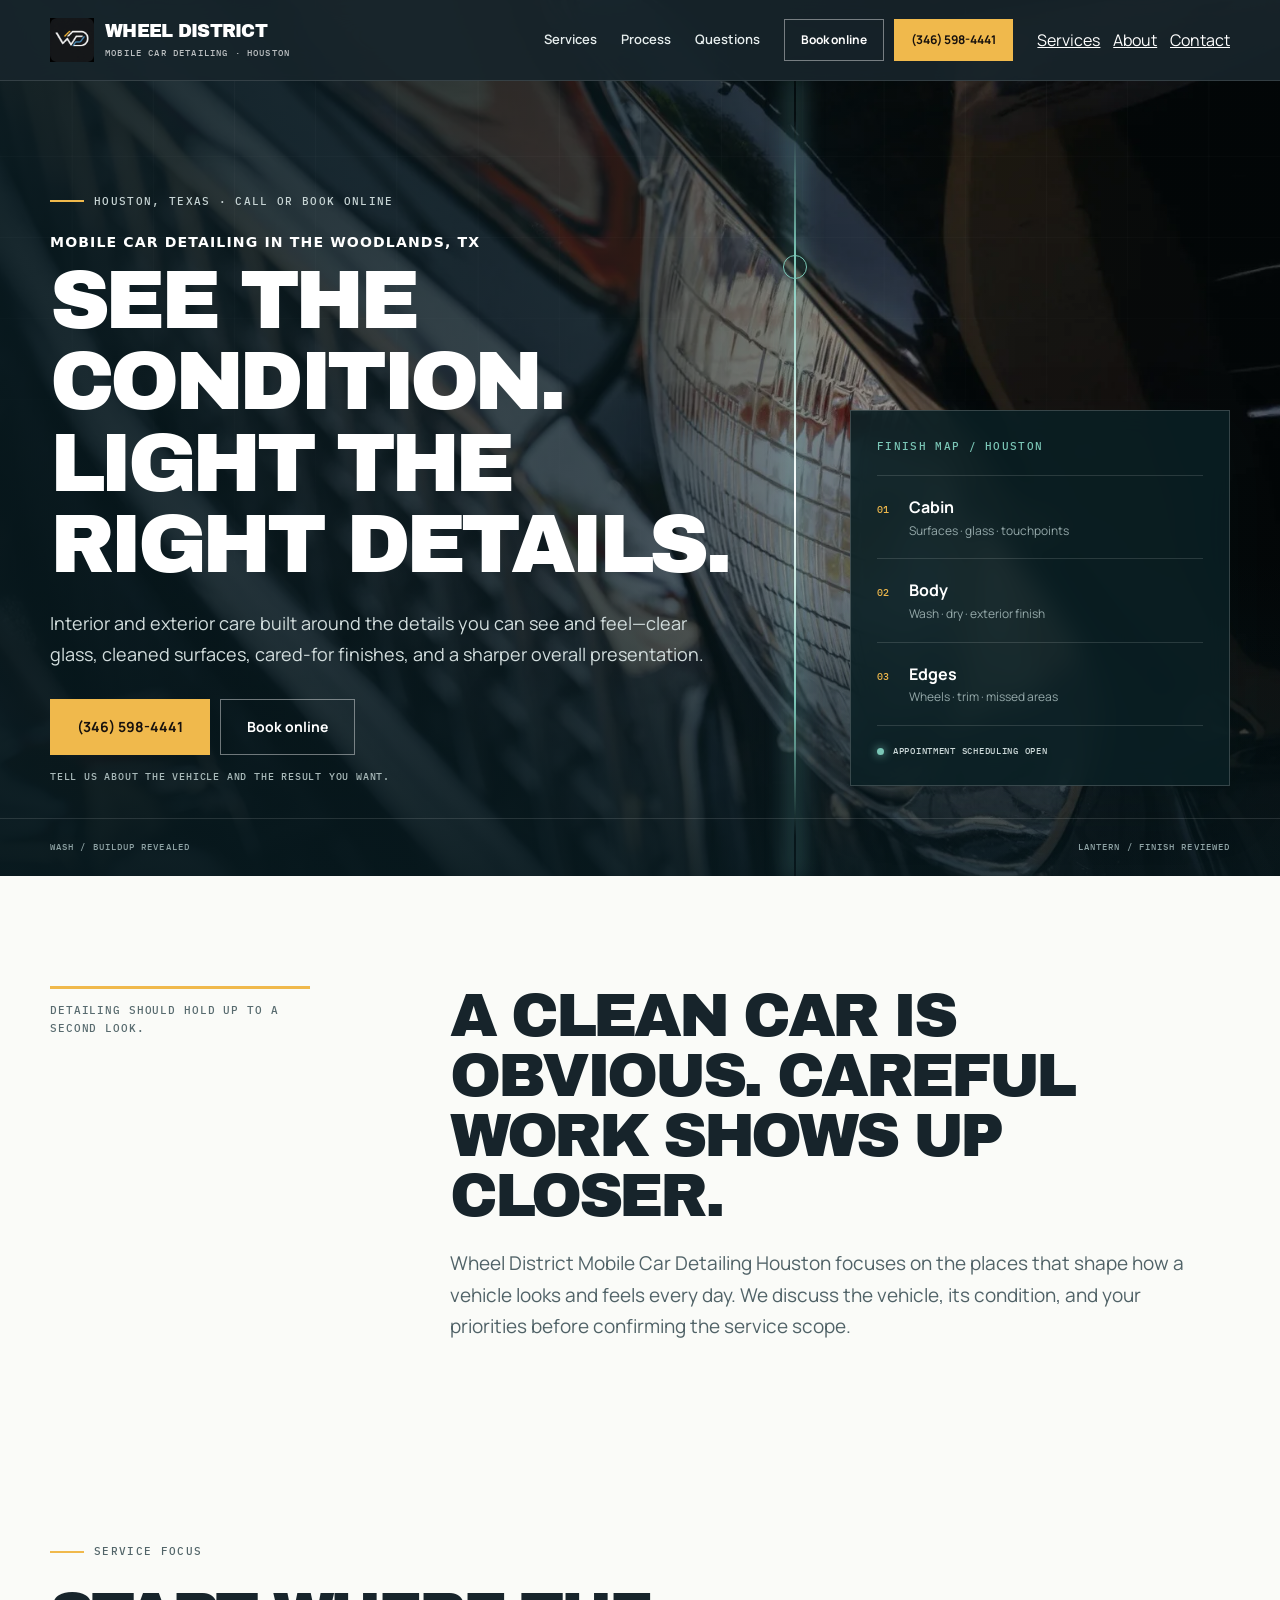
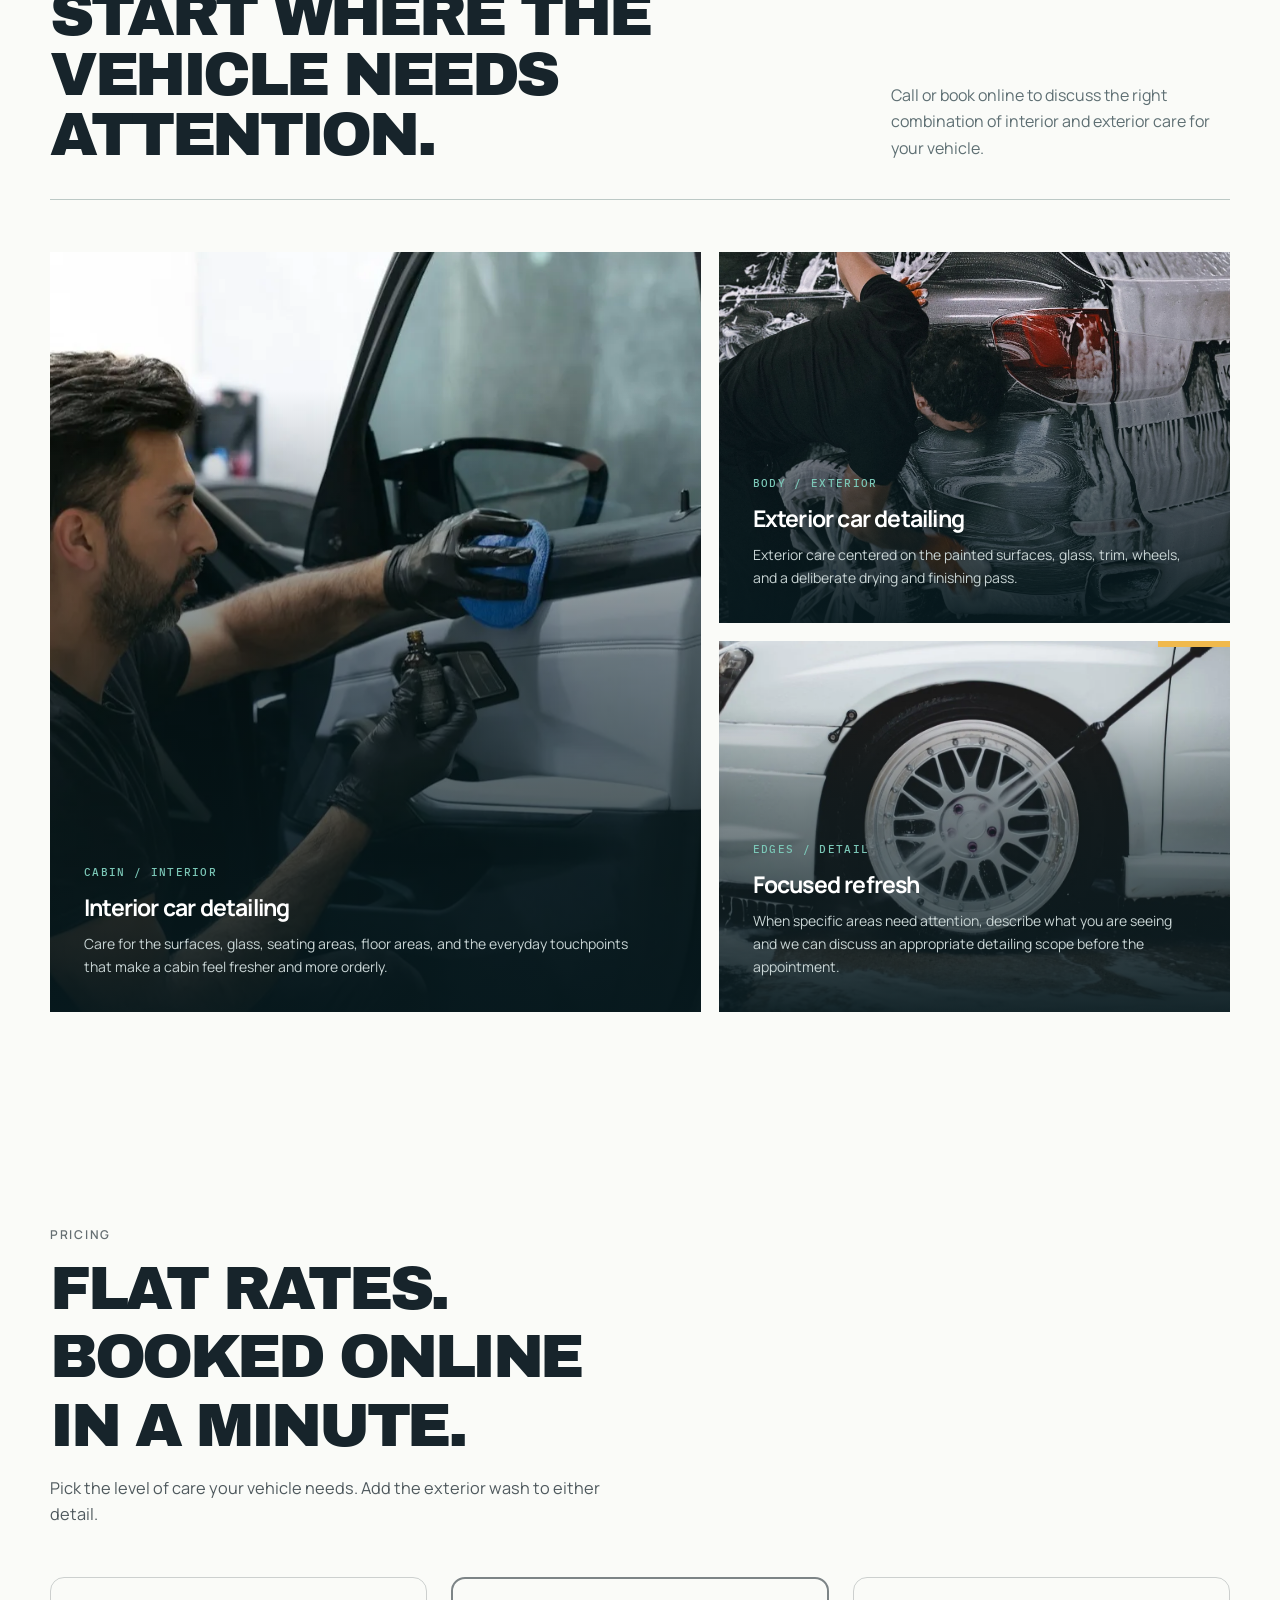
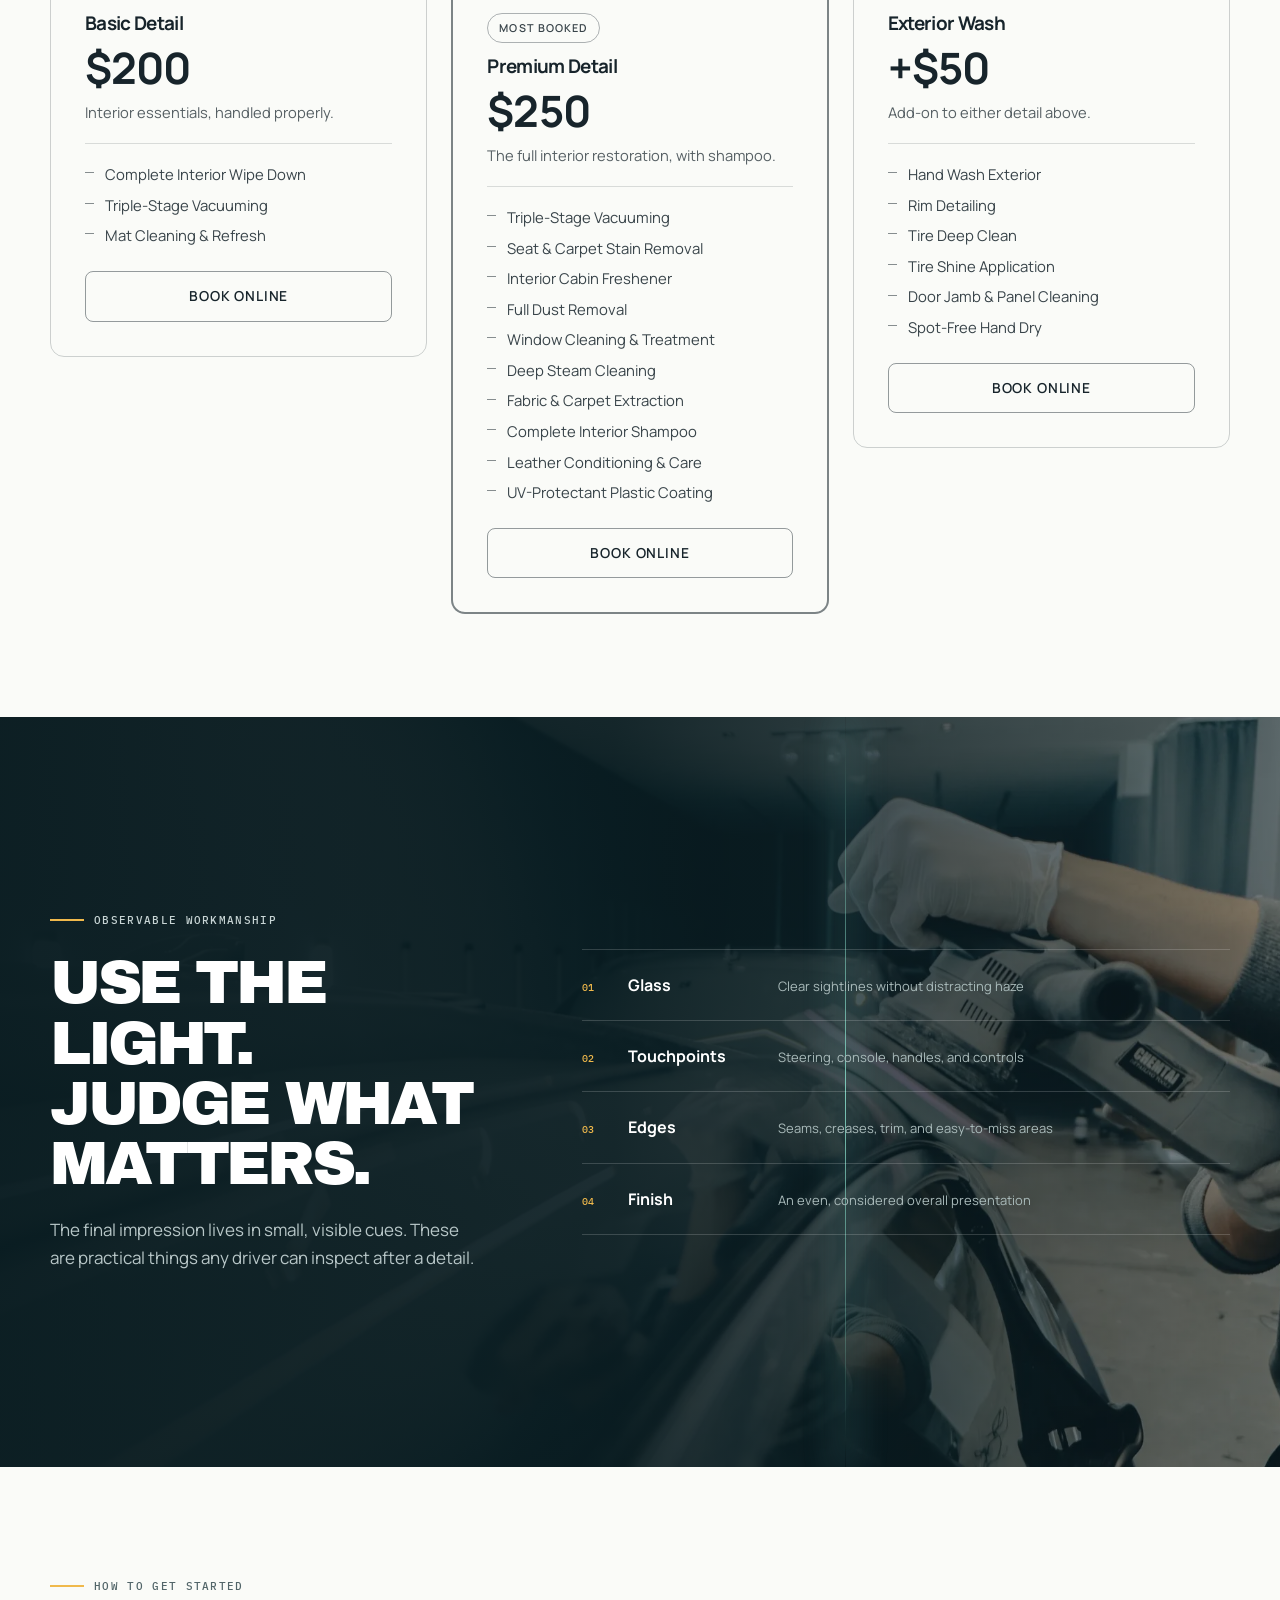
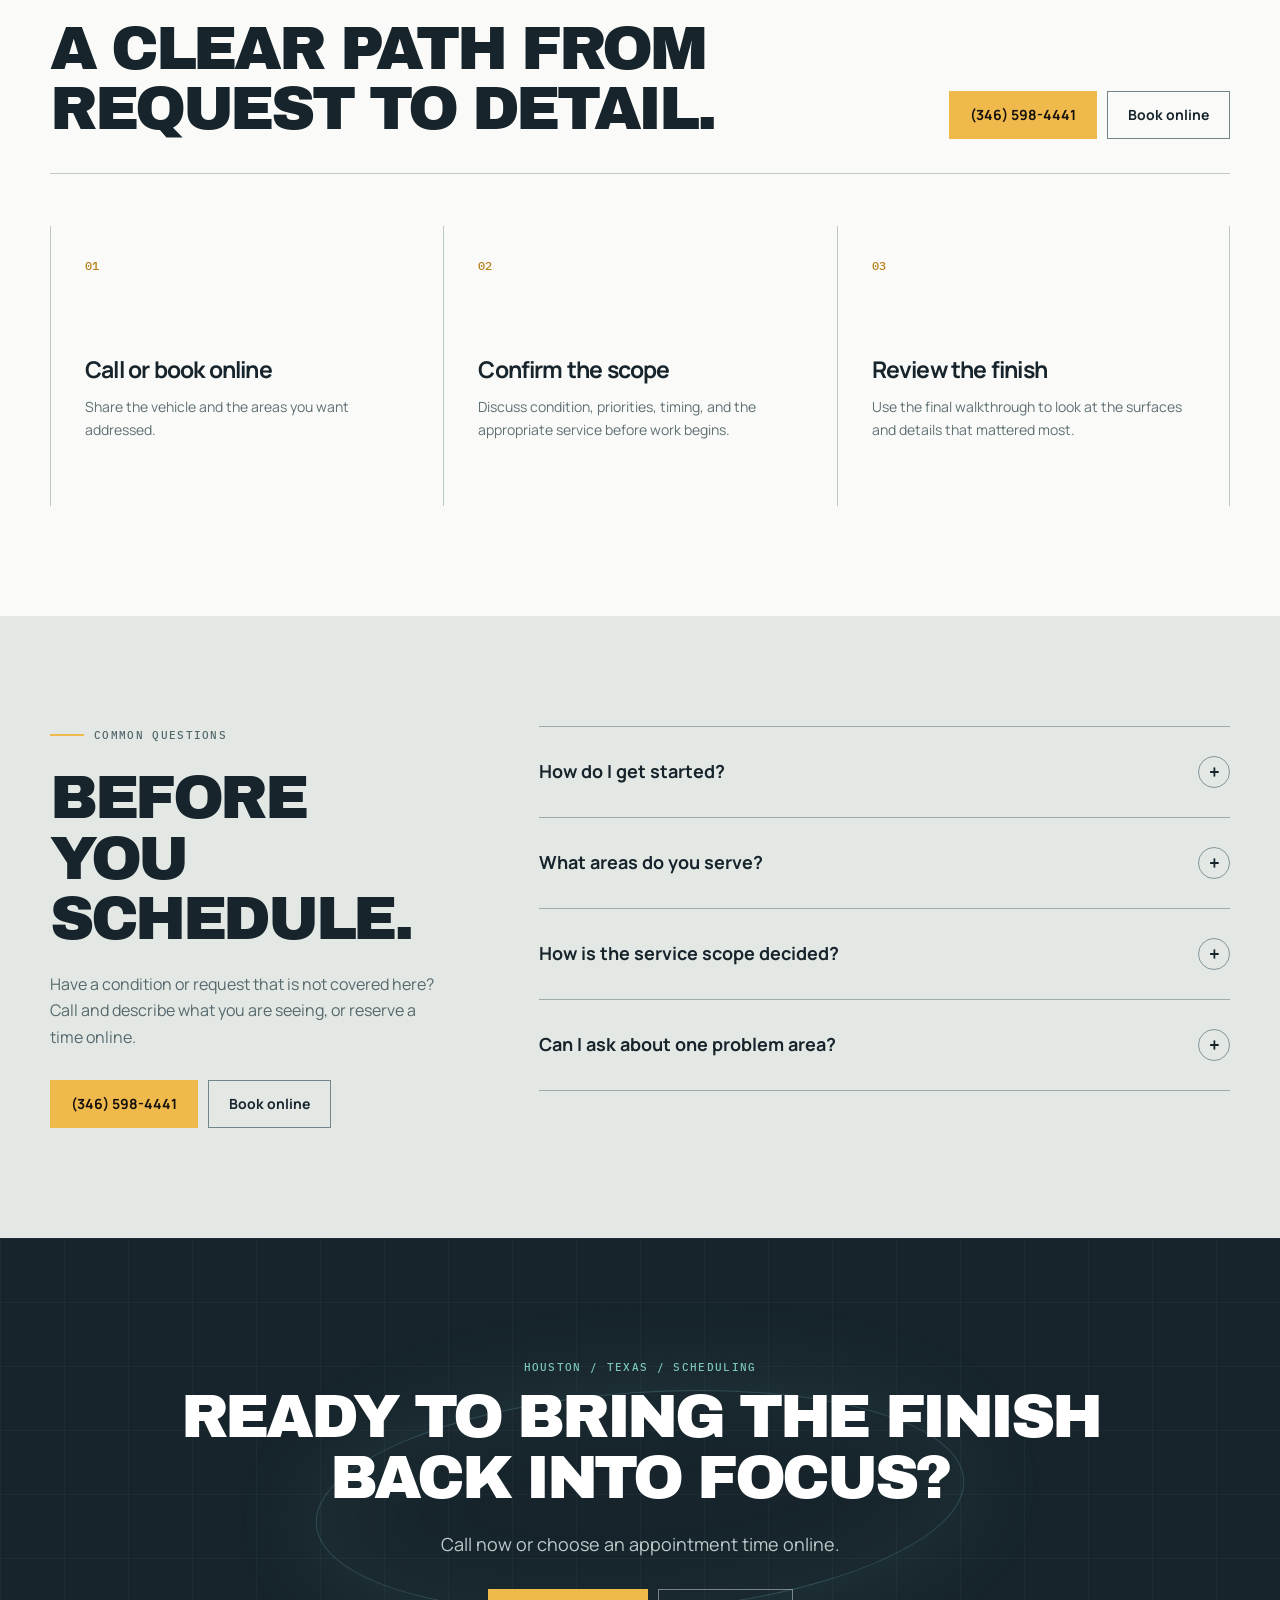
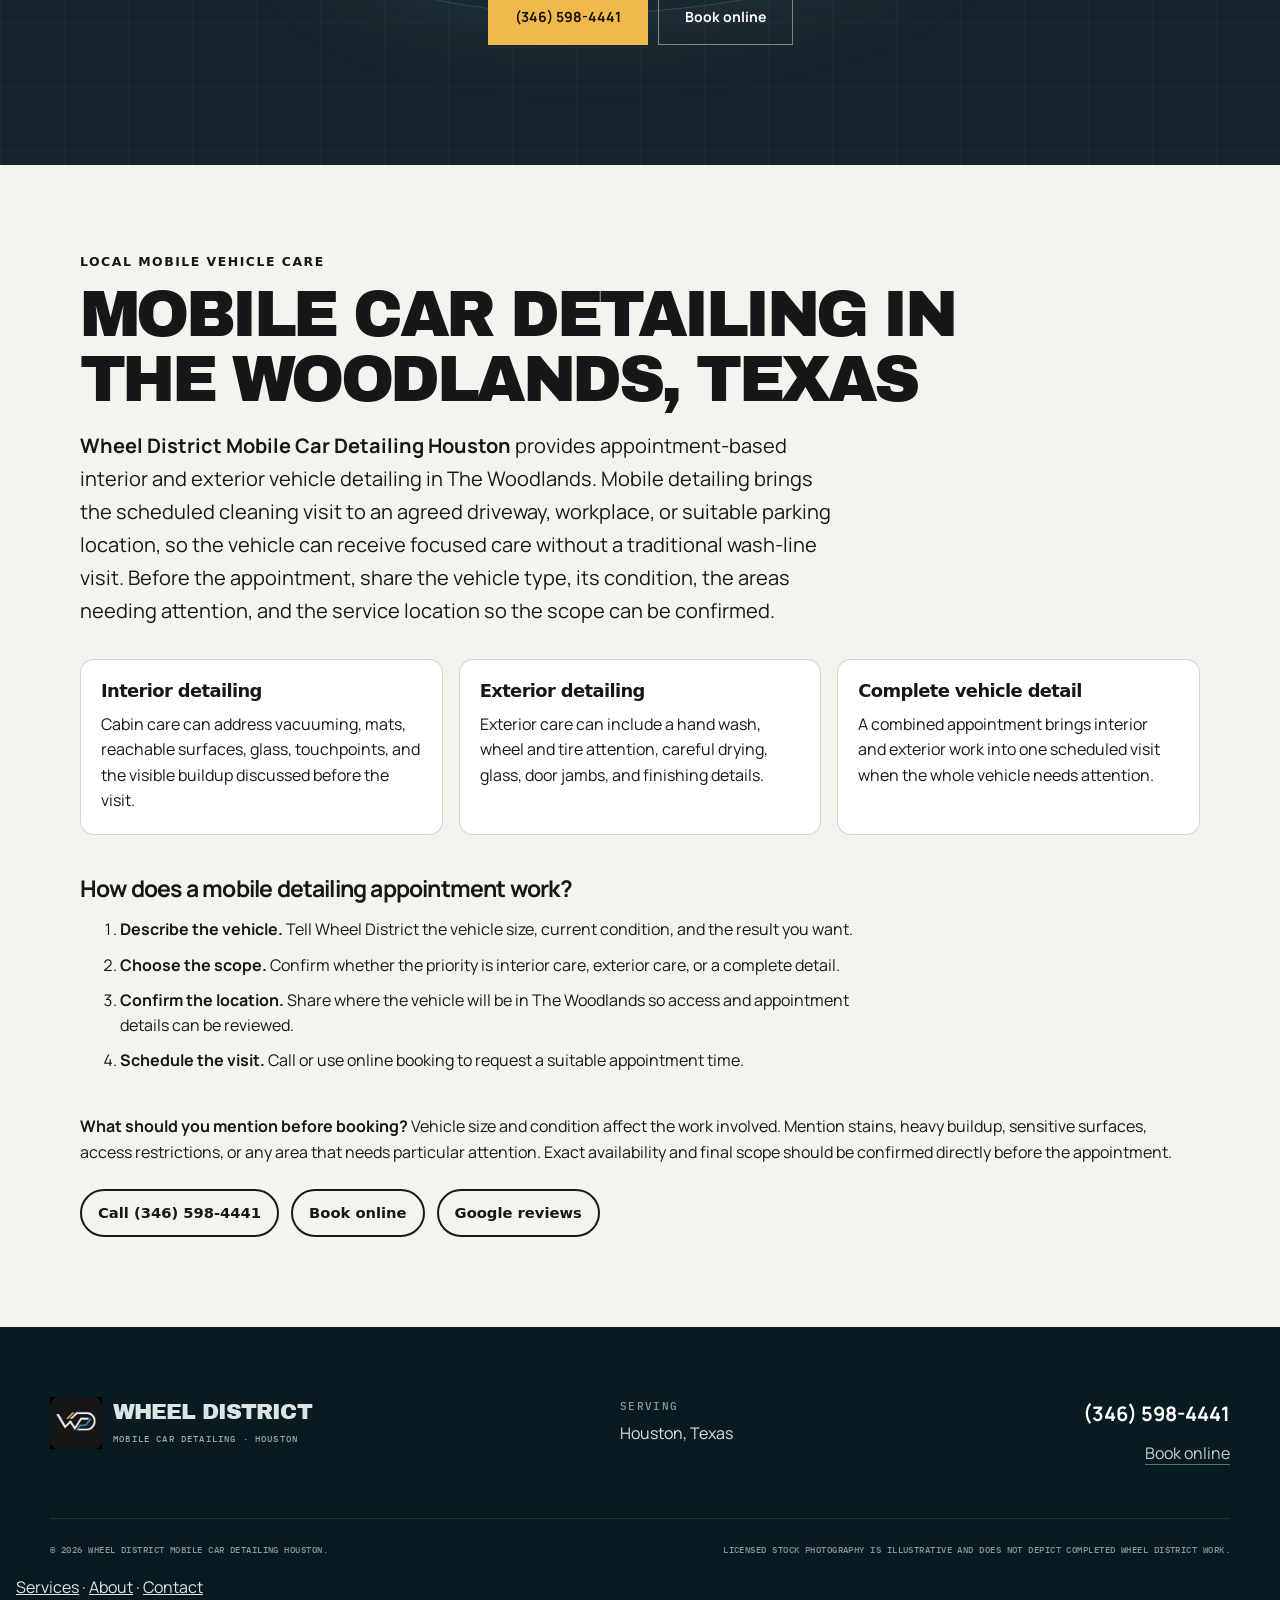
==== commit f7267f55: "chore: migrate to approved city service domain" ====
--- a/index.html
+++ b/index.html
@@ -5,7 +5,7 @@
     <meta name="viewport" content="width=device-width, initial-scale=1" />
     <title>Mobile Car Detailing in The Woodlands, TX | Wheel District</title>
     <meta name="theme-color" content="#17242b" />
-    <link rel="canonical" href="https://wheeldistrict.shop/" />
+    <link rel="canonical" href="https://woodlandscardetailingtx.shop/" />
     <link rel="icon" href="/favicon.png" type="image/png" />
     <link rel="manifest" href="/site.webmanifest" />
     <link rel="stylesheet" href="/styles.css" />
@@ -14,7 +14,7 @@
   "@context": "https://schema.org",
   "@type": "AutomotiveBusiness",
   "name": "Wheel District Mobile Car Detailing Houston",
-  "url": "https://wheeldistrict.shop/",
+  "url": "https://woodlandscardetailingtx.shop/",
   "telephone": "+1 346-598-4441",
   "address": {
     "@type": "PostalAddress",
@@ -24,7 +24,7 @@
     "postalCode": "77380",
     "addressCountry": "US"
   },
-  "image": "https://wheeldistrict.shop/assets/photos/hero-chrome-detail.webp",
+  "image": "https://woodlandscardetailingtx.shop/assets/photos/hero-chrome-detail.webp",
   "description": "Careful interior and exterior car detailing in Houston, Texas.",
   "areaServed": {
     "@type": "City",
@@ -73,7 +73,7 @@
     }
   ],
   "priceRange": "$200-$250",
-  "@id": "https://wheeldistrict.shop/#business",
+  "@id": "https://woodlandscardetailingtx.shop/#business",
   "geo": {
     "@type": "GeoCoordinates",
     "latitude": 30.170560134178,
@@ -99,9 +99,9 @@
   <meta property="og:site_name" content="Wheel District">
   <meta property="og:title" content="Mobile Car Detailing in The Woodlands, TX | Wheel District">
   <meta property="og:description" content="Mobile car detailing in The Woodlands, TX from Wheel District, with interior cleaning, exterior hand washing, and complete details. Call or book online.">
-  <meta property="og:url" content="https://wheeldistrict.shop/">
-  <meta property="og:image" content="https://wheeldistrict.shop/assets/photos/hero-chrome-detail.webp">
-  <meta name="twitter:image" content="https://wheeldistrict.shop/assets/photos/hero-chrome-detail.webp">
+  <meta property="og:url" content="https://woodlandscardetailingtx.shop/">
+  <meta property="og:image" content="https://woodlandscardetailingtx.shop/assets/photos/hero-chrome-detail.webp">
+  <meta name="twitter:image" content="https://woodlandscardetailingtx.shop/assets/photos/hero-chrome-detail.webp">
   <meta name="twitter:card" content="summary_large_image">
   <meta name="twitter:title" content="Mobile Car Detailing in The Woodlands, TX | Wheel District">
   <meta name="twitter:description" content="Mobile car detailing in The Woodlands, TX from Wheel District, with interior cleaning, exterior hand washing, and complete details. Call or book online.">
@@ -129,21 +129,21 @@
   "@graph": [
     {
       "@type": "WebSite",
-      "@id": "https://wheeldistrict.shop/#website",
-      "url": "https://wheeldistrict.shop/",
+      "@id": "https://woodlandscardetailingtx.shop/#website",
+      "url": "https://woodlandscardetailingtx.shop/",
       "name": "Wheel District Mobile Car Detailing Houston",
       "inLanguage": "en-US",
       "publisher": {
-        "@id": "https://wheeldistrict.shop/#business"
+        "@id": "https://woodlandscardetailingtx.shop/#business"
       }
     },
     {
       "@type": "Service",
-      "@id": "https://wheeldistrict.shop/#mobile-car-detailing",
+      "@id": "https://woodlandscardetailingtx.shop/#mobile-car-detailing",
       "name": "Mobile Car Detailing in The Woodlands, Texas",
       "serviceType": "Mobile car detailing",
       "provider": {
-        "@id": "https://wheeldistrict.shop/#business"
+        "@id": "https://woodlandscardetailingtx.shop/#business"
       },
       "areaServed": {
         "@type": "City",
@@ -153,7 +153,7 @@
           "name": "Texas"
         }
       },
-      "url": "https://wheeldistrict.shop/#services"
+      "url": "https://woodlandscardetailingtx.shop/#services"
     }
   ]
 }
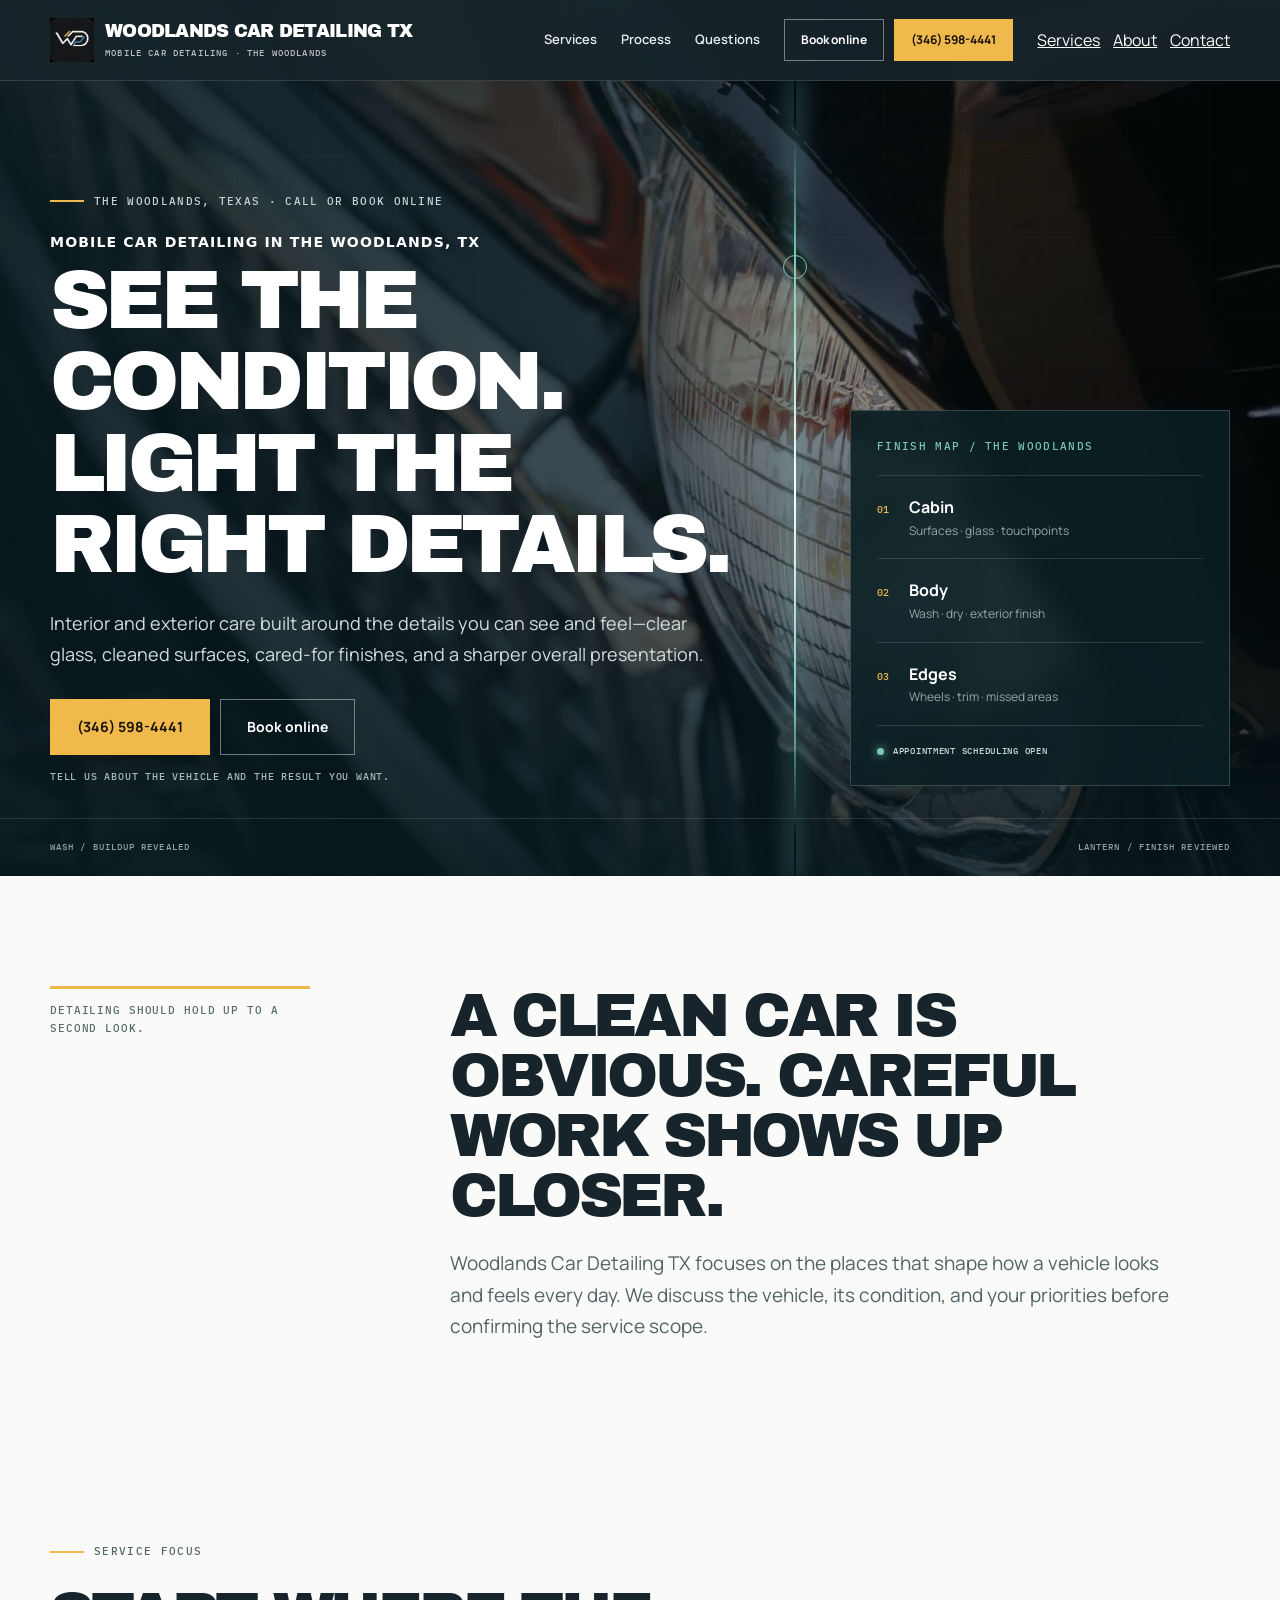
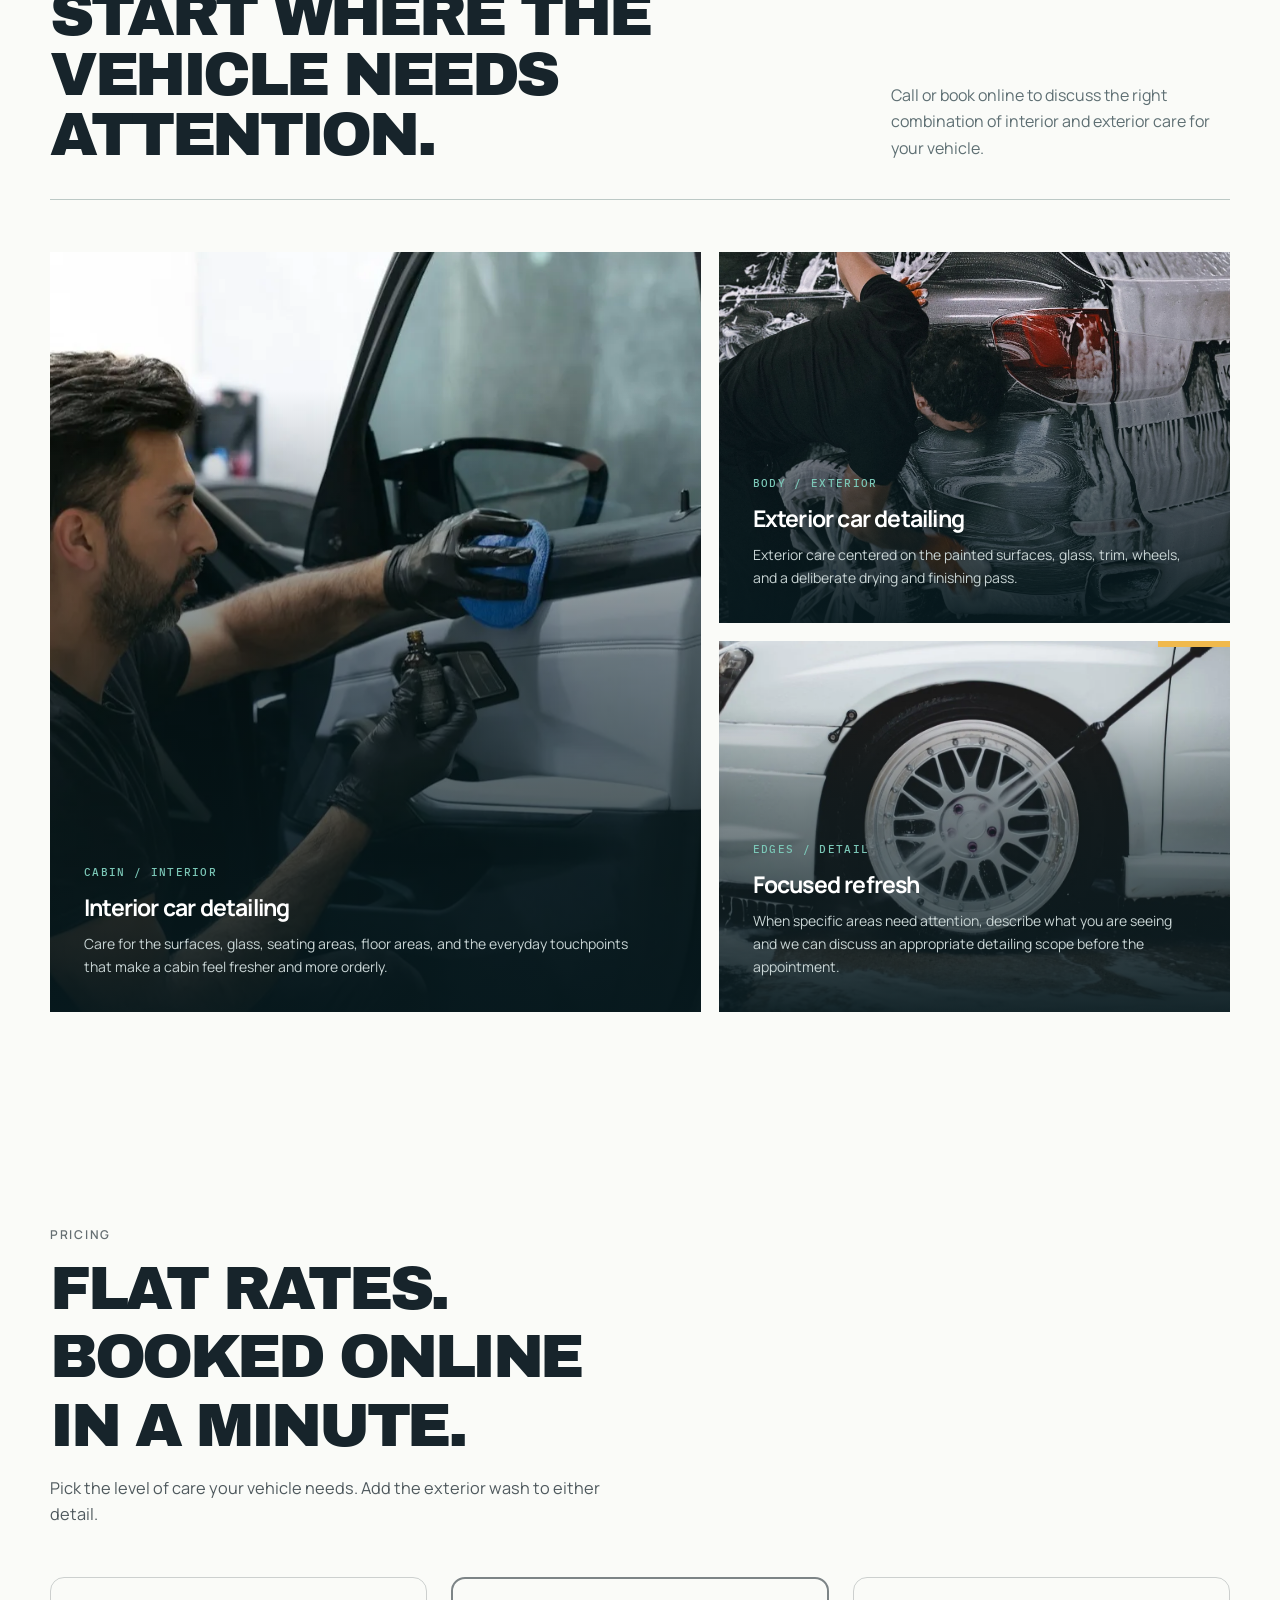
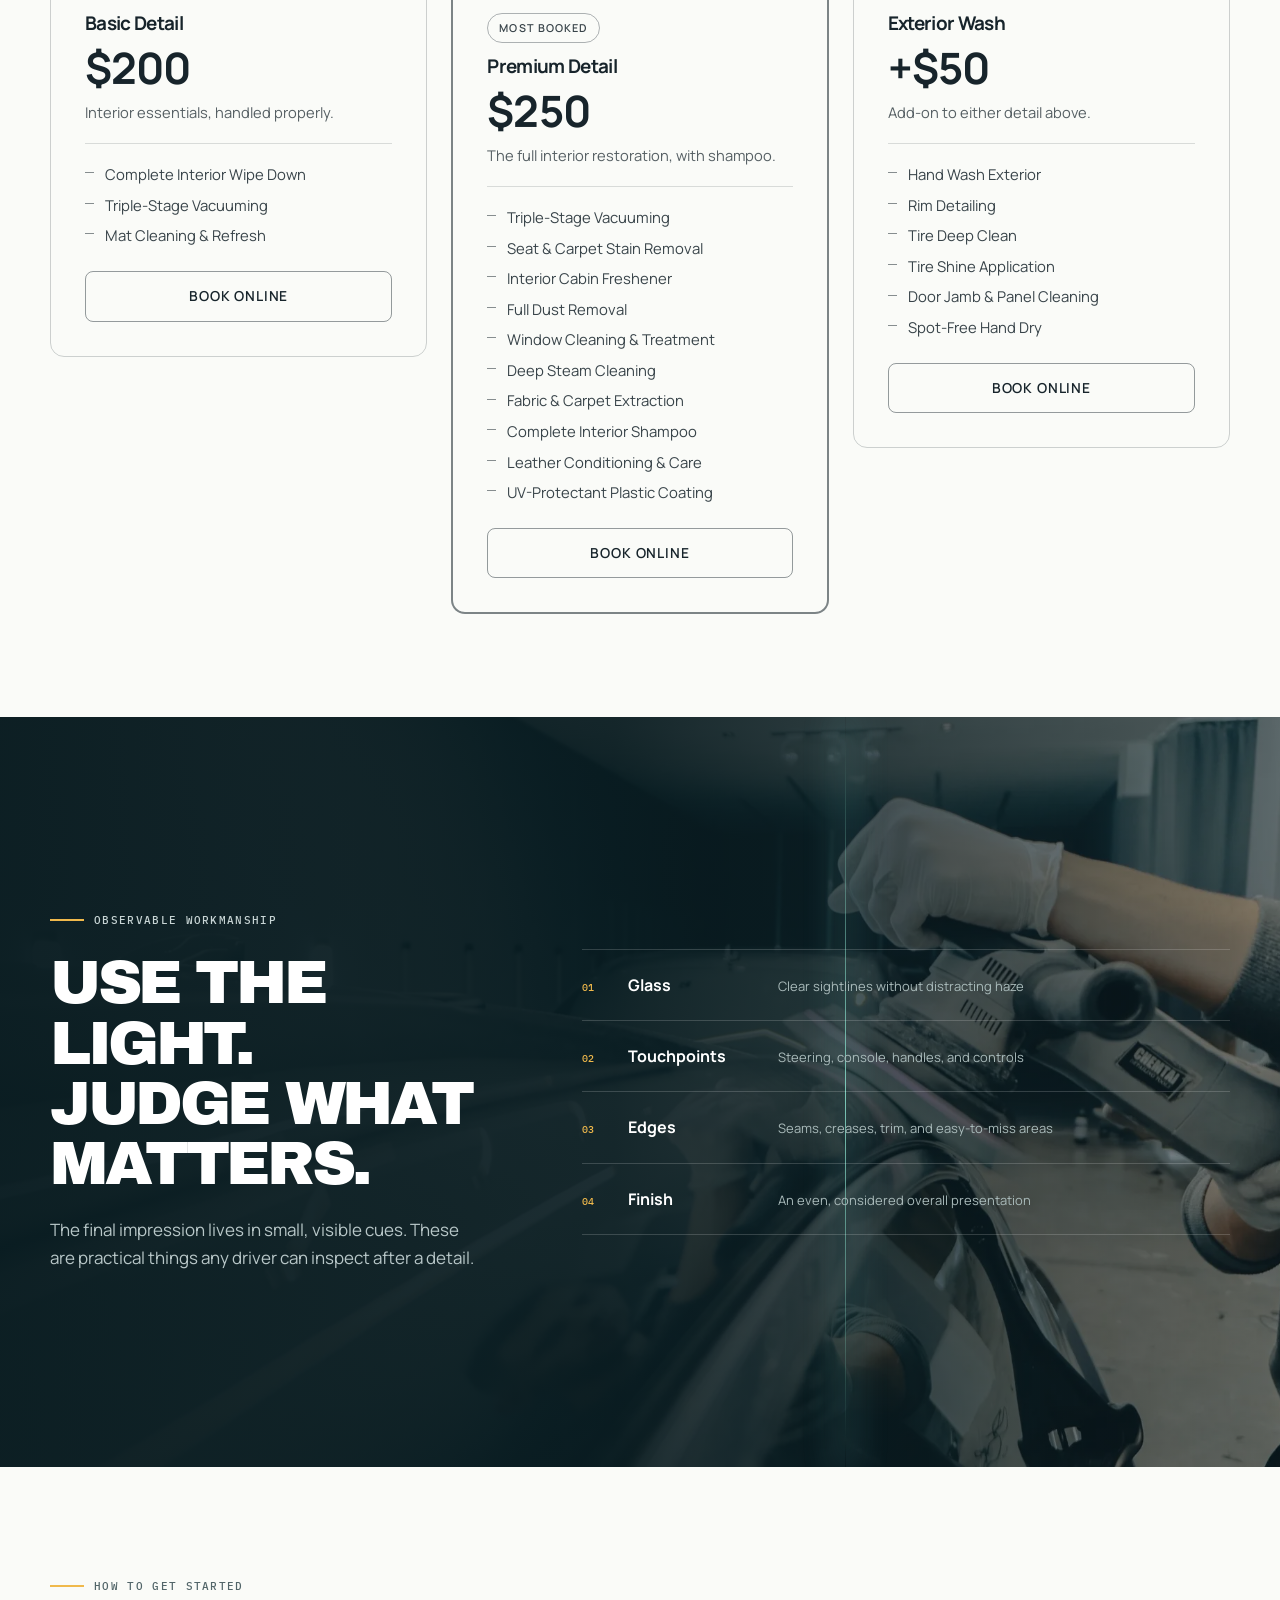
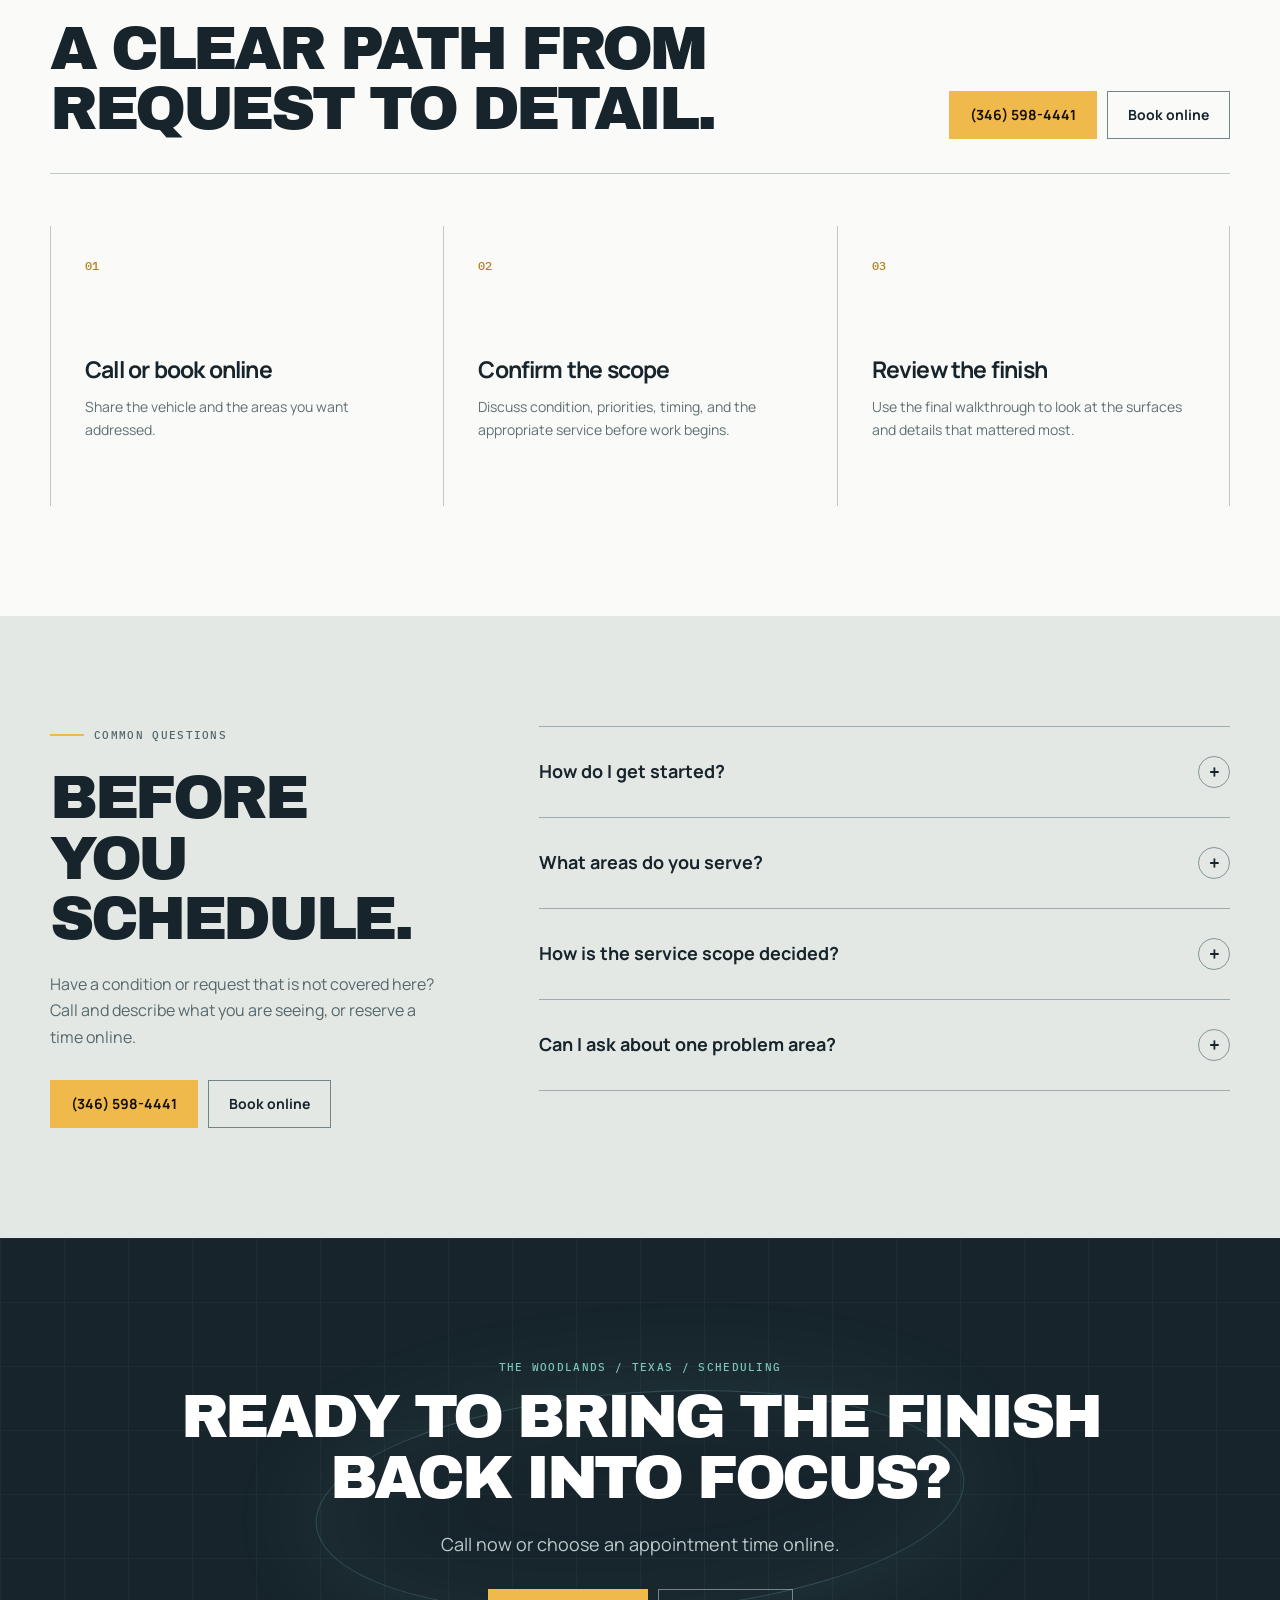
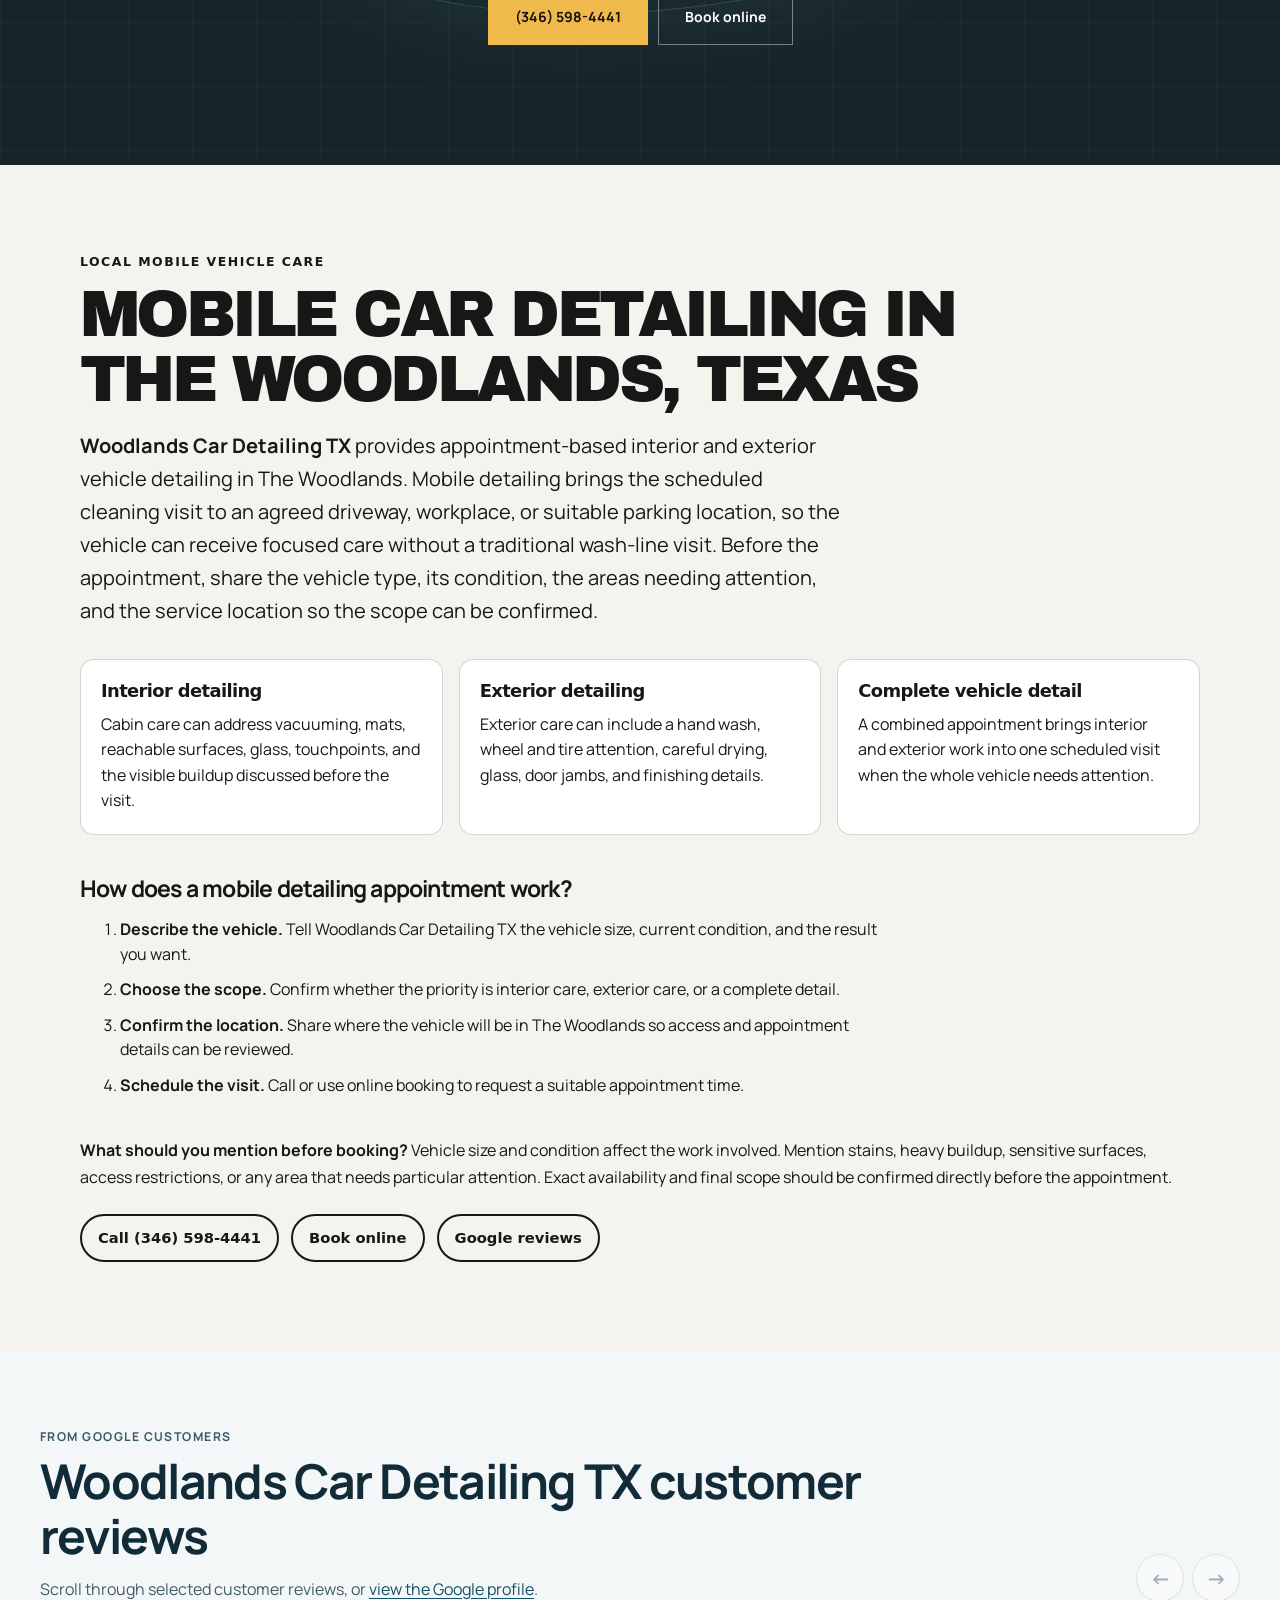
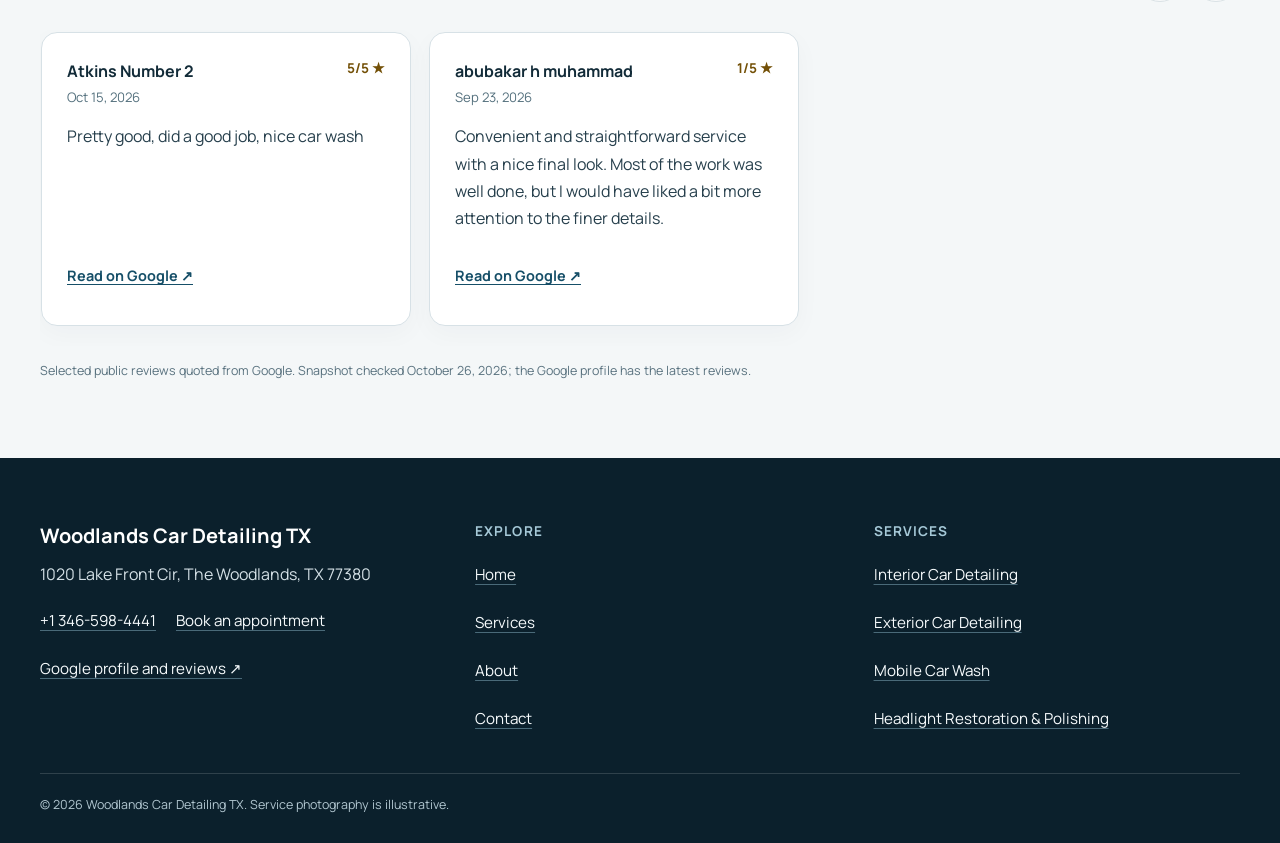
==== commit f50ca3fe: "Align website branding and local service information" ====
--- a/index.html
+++ b/index.html
@@ -3,7 +3,7 @@
   <head>
     <meta charset="utf-8" />
     <meta name="viewport" content="width=device-width, initial-scale=1" />
-    <title>Mobile Car Detailing in The Woodlands, TX | Wheel District</title>
+    <title>Mobile Car Detailing in The Woodlands, TX | Woodlands Car Detailing TX</title>
     <meta name="theme-color" content="#17242b" />
     <link rel="canonical" href="https://woodlandscardetailingtx.shop/" />
     <link rel="icon" href="/favicon.png" type="image/png" />
@@ -13,7 +13,7 @@
 {
   "@context": "https://schema.org",
   "@type": "AutomotiveBusiness",
-  "name": "Wheel District Mobile Car Detailing Houston",
+  "name": "Woodlands Car Detailing TX",
   "url": "https://woodlandscardetailingtx.shop/",
   "telephone": "+1 346-598-4441",
   "address": {
@@ -25,7 +25,7 @@
     "addressCountry": "US"
   },
   "image": "https://woodlandscardetailingtx.shop/assets/photos/hero-chrome-detail.webp",
-  "description": "Careful interior and exterior car detailing in Houston, Texas.",
+  "description": "Careful interior and exterior car detailing in The Woodlands, Texas.",
   "areaServed": {
     "@type": "City",
     "name": "The Woodlands",
@@ -92,19 +92,19 @@
 }
     </script>
 <!-- SEO-GEO:START -->
-  <meta name="description" content="Mobile car detailing in The Woodlands, TX from Wheel District, with interior cleaning, exterior hand washing, and complete details. Call or book online.">
+  <meta name="description" content="Mobile car detailing in The Woodlands, TX from Woodlands Car Detailing TX, with interior cleaning, exterior hand washing, and complete details. Call or book online.">
   <meta name="robots" content="index, follow, max-image-preview:large, max-snippet:-1, max-video-preview:-1">
   <meta property="og:locale" content="en_US">
   <meta property="og:type" content="website">
-  <meta property="og:site_name" content="Wheel District">
-  <meta property="og:title" content="Mobile Car Detailing in The Woodlands, TX | Wheel District">
-  <meta property="og:description" content="Mobile car detailing in The Woodlands, TX from Wheel District, with interior cleaning, exterior hand washing, and complete details. Call or book online.">
+  <meta property="og:site_name" content="Woodlands Car Detailing TX">
+  <meta property="og:title" content="Mobile Car Detailing in The Woodlands, TX | Woodlands Car Detailing TX">
+  <meta property="og:description" content="Mobile car detailing in The Woodlands, TX from Woodlands Car Detailing TX, with interior cleaning, exterior hand washing, and complete details. Call or book online.">
   <meta property="og:url" content="https://woodlandscardetailingtx.shop/">
   <meta property="og:image" content="https://woodlandscardetailingtx.shop/assets/photos/hero-chrome-detail.webp">
   <meta name="twitter:image" content="https://woodlandscardetailingtx.shop/assets/photos/hero-chrome-detail.webp">
   <meta name="twitter:card" content="summary_large_image">
-  <meta name="twitter:title" content="Mobile Car Detailing in The Woodlands, TX | Wheel District">
-  <meta name="twitter:description" content="Mobile car detailing in The Woodlands, TX from Wheel District, with interior cleaning, exterior hand washing, and complete details. Call or book online.">
+  <meta name="twitter:title" content="Mobile Car Detailing in The Woodlands, TX | Woodlands Car Detailing TX">
+  <meta name="twitter:description" content="Mobile car detailing in The Woodlands, TX from Woodlands Car Detailing TX, with interior cleaning, exterior hand washing, and complete details. Call or book online.">
   <style id="seo-geo-styles">
     .seo-local-intent { display:block; margin:0 0 .55rem; font:700 clamp(.78rem,1.1vw,.95rem)/1.2 system-ui,sans-serif; letter-spacing:.08em; text-transform:uppercase; }
     .seo-geo-section { background:#f5f3ed; color:#171717; padding:clamp(3.5rem,7vw,6.5rem) clamp(1.25rem,5vw,5rem); }
@@ -131,7 +131,7 @@
       "@type": "WebSite",
       "@id": "https://woodlandscardetailingtx.shop/#website",
       "url": "https://woodlandscardetailingtx.shop/",
-      "name": "Wheel District Mobile Car Detailing Houston",
+      "name": "Woodlands Car Detailing TX",
       "inLanguage": "en-US",
       "publisher": {
         "@id": "https://woodlandscardetailingtx.shop/#business"
@@ -158,16 +158,17 @@
   ]
 }
   </script>
-<style id="SEO-NEXT-NAV-CSS">.seo-next-nav{display:flex;gap:.8rem;flex-wrap:wrap}.seo-next-footer-nav{padding:1rem}.seo-next-footer-nav a{color:inherit}</style></head>
+<style id="SEO-NEXT-NAV-CSS">.seo-next-nav{display:flex;gap:.8rem;flex-wrap:wrap}.seo-next-footer-nav{padding:1rem}.seo-next-footer-nav a{color:inherit}</style><link rel="stylesheet" href="/portfolio-components.css">
+</head>
   <body>
     <a class="skip-link" href="#main">Skip to content</a>
 
     <header class="site-header" data-header>
       <div class="header-inner">
-        <a class="brand" href="#top" aria-label="Wheel District home">
+        <a class="brand" href="#top" aria-label="Woodlands Car Detailing TX home">
           <img src="/assets/logo.png" alt="" width="44" height="44" />
-          <span class="brand-name">Wheel District</span>
-          <span class="brand-place">Mobile Car Detailing · Houston</span>
+          <span class="brand-name">Woodlands Car Detailing TX</span>
+          <span class="brand-place">Mobile Car Detailing · The Woodlands</span>
         </a>
 
         <button
@@ -207,7 +208,7 @@
         </div>
         <div class="hero-grid container">
           <div class="hero-copy">
-            <p class="eyebrow"><span></span> Houston, Texas · Call or book online</p>
+            <p class="eyebrow"><span></span> The Woodlands, Texas · Call or book online</p>
             <h1 id="hero-title"><span class="seo-local-intent" data-seo-local-intent>Mobile Car Detailing in The Woodlands, TX</span>See the condition. Light the right details.</h1>
             <p class="hero-lede">
               Interior and exterior care built around the details you can see and feel—clear
@@ -228,7 +229,7 @@
           </div>
 
           <aside class="finish-card" aria-label="Detail focus">
-            <p class="mono-label">Finish map / Houston</p>
+            <p class="mono-label">Finish map / The Woodlands</p>
             <div class="finish-row">
               <span>01</span>
               <strong>Cabin</strong>
@@ -262,7 +263,7 @@
           <div>
             <h2 id="intro-title">A clean car is obvious. Careful work shows up closer.</h2>
             <p class="section-lede">
-              Wheel District Mobile Car Detailing Houston focuses on the places that shape how a vehicle
+              Woodlands Car Detailing TX focuses on the places that shape how a vehicle
               looks and feels every day. We discuss the vehicle, its condition, and your priorities
               before confirming the service scope.
             </p>
@@ -494,7 +495,7 @@
             <details>
               <summary>What areas do you serve?<span aria-hidden="true">+</span></summary>
               <p>
-                We schedule car detailing for drivers in Houston, Texas. Call or book online to
+                We schedule car detailing for drivers in The Woodlands, Texas. Call or book online to
                 confirm availability for your location.
               </p>
             </details>
@@ -519,7 +520,7 @@
       <section class="final-cta" id="contact" aria-labelledby="final-title">
         <div class="final-cta-glow" aria-hidden="true"></div>
         <div class="container final-cta-inner">
-          <p class="mono-label">Houston / Texas / Scheduling</p>
+          <p class="mono-label">The Woodlands / Texas / Scheduling</p>
           <h2 id="final-title">Ready to bring the finish back into focus?</h2>
           <p>Call now or choose an appointment time online.</p>
           <div class="cta-row cta-row-center">
@@ -540,7 +541,7 @@
       <div class="seo-geo-inner">
         <p class="seo-geo-kicker">Local mobile vehicle care</p>
         <h2 id="local-detailing-title">Mobile car detailing in The Woodlands, Texas</h2>
-        <p class="seo-geo-answer"><strong>Wheel District Mobile Car Detailing Houston</strong> provides appointment-based interior and exterior vehicle detailing in The Woodlands. Mobile detailing brings the scheduled cleaning visit to an agreed driveway, workplace, or suitable parking location, so the vehicle can receive focused care without a traditional wash-line visit. Before the appointment, share the vehicle type, its condition, the areas needing attention, and the service location so the scope can be confirmed.</p>
+        <p class="seo-geo-answer"><strong>Woodlands Car Detailing TX</strong> provides appointment-based interior and exterior vehicle detailing in The Woodlands. Mobile detailing brings the scheduled cleaning visit to an agreed driveway, workplace, or suitable parking location, so the vehicle can receive focused care without a traditional wash-line visit. Before the appointment, share the vehicle type, its condition, the areas needing attention, and the service location so the scope can be confirmed.</p>
 
         <div class="seo-geo-grid" aria-label="Available detailing options">
           <article class="seo-geo-card">
@@ -560,7 +561,7 @@
         <div class="seo-geo-steps">
           <h3>How does a mobile detailing appointment work?</h3>
           <ol>
-            <li><strong>Describe the vehicle.</strong> Tell Wheel District the vehicle size, current condition, and the result you want.</li>
+            <li><strong>Describe the vehicle.</strong> Tell Woodlands Car Detailing TX the vehicle size, current condition, and the result you want.</li>
             <li><strong>Choose the scope.</strong> Confirm whether the priority is interior care, exterior care, or a complete detail.</li>
             <li><strong>Confirm the location.</strong> Share where the vehicle will be in The Woodlands so access and appointment details can be reviewed.</li>
             <li><strong>Schedule the visit.</strong> Call or use online booking to request a suitable appointment time.</li>
@@ -576,33 +577,10 @@
       </div>
     </section>
 <!-- SEO-GEO-LOCAL:END -->
-  </main>
-
-    <footer class="site-footer">
-      <div class="container footer-grid">
-        <a class="brand footer-brand" href="#top" aria-label="Wheel District home">
-          <img src="/assets/logo.png" alt="" width="52" height="52" />
-          <span class="brand-name">Wheel District</span>
-          <span class="brand-place">Mobile Car Detailing · Houston</span>
-        </a>
-        <div class="footer-location">
-          <p class="mono-label">Serving</p>
-          <p>Houston, Texas</p>
-        </div>
-        <div class="footer-actions">
-          <a class="footer-call" href="tel:+13465984441">(346) 598-4441</a>
-          <a
-            href="https://cal.com/sumitdatta/auto-detail-service"
-            target="_blank"
-            rel="noopener"
-          >Book online</a>
-        </div>
-      </div>
-      <div class="container footer-bottom">
-        <p>© <span data-year>2026</span> Wheel District Mobile Car Detailing Houston.</p>
-        <p>Licensed stock photography is illustrative and does not depict completed Wheel District work.</p>
-      </div>
-    <!-- SEO-NEXT-NAV:START --><nav class="seo-next-footer-nav" aria-label="Expanded footer navigation"><a href="/services/">Services</a> · <a href="/about/">About</a> · <a href="/contact/">Contact</a></nav><!-- SEO-NEXT-NAV:END --></footer>
+  <!-- PORTFOLIO-REVIEWS:START --><section class="portfolio-reviews" aria-labelledby="portfolio-reviews-title"><div class="portfolio-reviews__heading"><div><p class="portfolio-reviews__kicker">From Google customers</p><h2 id="portfolio-reviews-title">Woodlands Car Detailing TX customer reviews</h2><p class="portfolio-reviews__intro">Scroll through selected customer reviews, or <a href="https://www.google.com/maps?cid=15695866806077890781" target="_blank" rel="noopener noreferrer">view the Google profile</a>.</p></div><div class="portfolio-reviews__controls"><button type="button" data-reviews-prev aria-label="Previous reviews">←</button><button type="button" data-reviews-next aria-label="Next reviews">→</button></div></div><div class="portfolio-reviews__track" role="region" aria-label="Scrollable customer reviews" tabindex="0"><article class="portfolio-review"><div class="portfolio-review__meta"><div><span class="portfolio-review__author">Atkins Number 2</span><time datetime="2026-10-15">Oct 15, 2026</time></div><span class="portfolio-review__rating" aria-label="5 out of 5 stars">5/5 ★</span></div><blockquote><p>Pretty good, did a good job, nice car wash</p></blockquote><a class="portfolio-review__source" href="https://www.google.com/maps/reviews/data=!4m8!14m7!1m6!2m5!1sCi9DQUlRQUNvZENodHljRjlvT205NFVXbEhXR1pZTTA4MldXczVjelkxYVZKUVJIYxAB!2m1!1s0x0:0xd9d2ebb32a1e20dd!3m1!1s2@1:CAIQACodChtycF9oOm94UWlHWGZYM082WWs5czY1aVJQRHc%7C%7C?hl=en-US" target="_blank" rel="noopener noreferrer">Read on Google ↗</a></article><article class="portfolio-review"><div class="portfolio-review__meta"><div><span class="portfolio-review__author">abubakar h muhammad</span><time datetime="2026-09-23">Sep 23, 2026</time></div><span class="portfolio-review__rating" aria-label="1 out of 5 stars">1/5 ★</span></div><blockquote><p>Convenient and straightforward service with a nice final look. Most of the work was well done, but I would have liked a bit more attention to the finer details.</p></blockquote><a class="portfolio-review__source" href="https://www.google.com/maps/reviews/data=!4m8!14m7!1m6!2m5!1sCi9DQUlRQUNvZENodHljRjlvT25wYU0wTkJRWEJTTTFGYU4ycEVRMHhOWXpGMVQxRRAB!2m1!1s0x0:0xd9d2ebb32a1e20dd!3m1!1s2@1:CAIQACodChtycF9oOnpaM0NBQXBSM1FaN2pEQ0xNYzF1T1E%7C%7C?hl=en-US" target="_blank" rel="noopener noreferrer">Read on Google ↗</a></article></div><p class="portfolio-reviews__note">Selected public reviews quoted from Google. Snapshot checked <time datetime="2026-10-26">October 26, 2026</time>; the Google profile has the latest reviews.</p></section><!-- PORTFOLIO-REVIEWS:END -->
+</main>
+
+    <footer class="portfolio-footer"><div class="portfolio-footer__grid"><div><strong class="portfolio-footer__name">Woodlands Car Detailing TX</strong><address>1020 Lake Front Cir, The Woodlands, TX 77380</address><div class="portfolio-footer__contact"><a href="tel:+13465984441">+1 346-598-4441</a><a href="https://cal.com/sumitdatta/auto-detail-service">Book an appointment</a></div><a href="https://www.google.com/maps?cid=15695866806077890781" target="_blank" rel="noopener noreferrer">Google profile and reviews ↗</a></div><div><h2>Explore</h2><nav aria-label="Footer navigation"><a href="/">Home</a><a href="/services/">Services</a><a href="/about/">About</a><a href="/contact/">Contact</a></nav></div><div><h2>Services</h2><nav aria-label="Service pages"><a href="/services/interior-car-detailing/">Interior Car Detailing</a><a href="/services/exterior-car-detailing/">Exterior Car Detailing</a><a href="/services/mobile-car-wash/">Mobile Car Wash</a><a href="/services/headlight-restoration/">Headlight Restoration &amp; Polishing</a></nav></div></div><p class="portfolio-footer__bottom">© <span id="year">2026</span> Woodlands Car Detailing TX. Service photography is illustrative.</p></footer>
 
     <div class="mobile-sticky" aria-label="Contact options">
       <a class="mobile-call" href="tel:+13465984441">(346) 598-4441</a>
@@ -615,5 +593,6 @@
     </div>
 
     <script src="/script.js" defer></script>
-  </body>
+  <script src="/portfolio-components.js" defer></script>
+</body>
 </html>
--- a/styles.css
+++ b/styles.css
@@ -6,7 +6,7 @@
   font-display: swap;
 }
 
-/* Wheel District identity layer */
+/* Woodlands Car Detailing TX identity layer */
 :root {
   --ink: #17242b;
   --deep: #17242b;
@@ -1098,10 +1098,16 @@
     background: #081c21;
     transform: translateX(100%);
     transition: transform 220ms ease;
+  
+    visibility: hidden;
+    pointer-events: none;
   }
 
   .site-nav.is-open {
     transform: translateX(0);
+  
+    visibility: visible;
+    pointer-events: auto;
   }
 
   .site-nav > a {
@@ -1528,3 +1534,8 @@
     grid-template-columns: 1fr;
   }
 }
+
+/* Contain intentionally off-canvas artwork and the collapsed mobile navigation. */
+html {
+  overflow-x: clip;
+}
--- a/portfolio-components.css
+++ b/portfolio-components.css
@@ -0,0 +1,37 @@
+/* Portfolio components: scoped styles, no external requests. */
+.portfolio-reviews,.portfolio-footer{box-sizing:border-box;min-width:0;font-family:inherit}
+.portfolio-reviews *,.portfolio-footer *{box-sizing:border-box}
+.portfolio-reviews{color:#122b38;background:#f4f7f8;padding:clamp(3rem,6vw,5.5rem) max(20px,calc((100% - 1200px)/2));isolation:isolate}
+.portfolio-reviews__heading{display:flex;justify-content:space-between;align-items:flex-end;gap:24px;margin:0 0 28px}
+.portfolio-reviews__heading>div{min-width:0;max-width:850px}
+.portfolio-reviews__kicker{margin:0 0 10px;font-family:inherit;font-weight:700;font-size:.76rem;line-height:1.3;letter-spacing:.12em;text-transform:uppercase;color:#365968}
+.portfolio-reviews h2{max-width:none;margin:0 0 14px;font-family:inherit;font-size:clamp(1.8rem,4vw,3rem);font-weight:800;line-height:1.13;letter-spacing:-.035em;text-transform:none;color:#122b38;overflow-wrap:anywhere}
+.portfolio-reviews__intro{font-size:1rem;line-height:1.6;color:#425c68;margin:0}
+.portfolio-reviews__intro a,.portfolio-review__source{color:#164f68;text-decoration:underline;text-underline-offset:3px}
+.portfolio-reviews__controls{display:none;gap:8px;flex-shrink:0}
+.portfolio-reviews[data-ready] .portfolio-reviews__controls{display:flex}
+.portfolio-reviews__controls button{display:grid;place-items:center;width:48px;height:48px;border:1px solid #a9bac2;border-radius:50%;background:#fff;color:#122b38;font-family:inherit;font-weight:700;font-size:1.3rem;line-height:1;cursor:pointer}
+.portfolio-reviews__controls button:disabled{opacity:.35;cursor:default}
+.portfolio-reviews__track{display:flex;align-items:stretch;gap:18px;overflow-x:auto;overscroll-behavior-x:contain;scroll-snap-type:x proximity;scroll-padding-inline:1px;padding:2px 1px 20px;max-width:100%;min-width:0;scrollbar-width:thin;scrollbar-color:#7c9aa8 #dfe7eb}
+.portfolio-review{display:flex;flex-direction:column;flex:0 0 min(370px,86vw);min-width:0;max-width:100%;margin:0;padding:25px;background:#fff;border:1px solid #d7e1e6;border-radius:16px;box-shadow:0 8px 26px #0a263d08;scroll-snap-align:start;text-align:left}
+.portfolio-review__meta{display:flex;align-items:flex-start;justify-content:space-between;gap:14px;margin-bottom:16px}
+.portfolio-review__author{font-size:1rem;font-weight:800;line-height:1.4;color:#122b38;overflow-wrap:anywhere}
+.portfolio-review time{display:block;font-size:.82rem;line-height:1.5;color:#55717e;margin-top:3px}
+.portfolio-review__rating{white-space:nowrap;font-size:.85rem;font-weight:700;line-height:1.5;color:#735007}
+.portfolio-review blockquote{padding:0;margin:0 0 20px;border:0;color:#263f4c;font-family:inherit;font-weight:400;font-size:1rem;line-height:1.7;letter-spacing:normal;max-height:230px;overflow-y:auto;overflow-wrap:anywhere}
+.portfolio-review blockquote p{margin:0;font:inherit;color:inherit}
+.portfolio-review__source{display:inline-flex;align-items:center;min-height:48px;margin-top:auto;font-size:.9rem;font-weight:700}
+.portfolio-reviews__note{margin:15px 0 0;color:#58717e;font-size:.78rem;line-height:1.6}
+.portfolio-reviews :focus-visible,.portfolio-footer :focus-visible{outline:3px solid #167799;outline-offset:4px}
+.portfolio-footer{background:#0b202c;color:#f7fbfd;padding:clamp(2.5rem,5vw,4.5rem) max(20px,calc((100% - 1200px)/2)) 28px;line-height:1.6;text-align:left}
+.portfolio-footer__grid{display:grid;grid-template-columns:minmax(0,1.1fr) minmax(0,1fr) minmax(0,1fr);gap:32px}
+.portfolio-footer__name{display:block;margin:0 0 12px;color:#fff;font-size:1.25rem;font-weight:800;line-height:1.35;overflow-wrap:anywhere}
+.portfolio-footer address{font-size:1rem;font-style:normal;color:#d4e0e6;line-height:1.65}
+.portfolio-footer h2{margin:0 0 10px;font-family:inherit;font-size:.85rem;font-weight:800;line-height:1.4;letter-spacing:.08em;text-transform:uppercase;color:#a6c9d8;max-width:none}
+.portfolio-footer a{display:inline-flex;align-items:center;min-height:48px;max-width:100%;color:#f7fbfd;font-size:.95rem;text-decoration:underline;text-decoration-color:#4a6a79;text-underline-offset:4px;overflow-wrap:anywhere}
+.portfolio-footer a:hover{text-decoration-color:#e1eff5}
+.portfolio-footer nav{display:flex;flex-direction:column;align-items:flex-start;gap:0}
+.portfolio-footer__contact{display:flex;flex-wrap:wrap;gap:0 20px;margin-top:10px}
+.portfolio-footer__bottom{margin:30px 0 0;padding-top:20px;border-top:1px solid #ffffff26;color:#b2c7d1;font-size:.78rem;line-height:1.7}
+@media(max-width:760px){.portfolio-reviews__heading{align-items:flex-start;flex-direction:column;gap:16px}.portfolio-footer__grid{grid-template-columns:1fr;gap:28px}.portfolio-review{padding:21px;flex-basis:min(340px,84vw)}}
+@media(prefers-reduced-motion:reduce){.portfolio-reviews__track{scroll-behavior:auto}}
